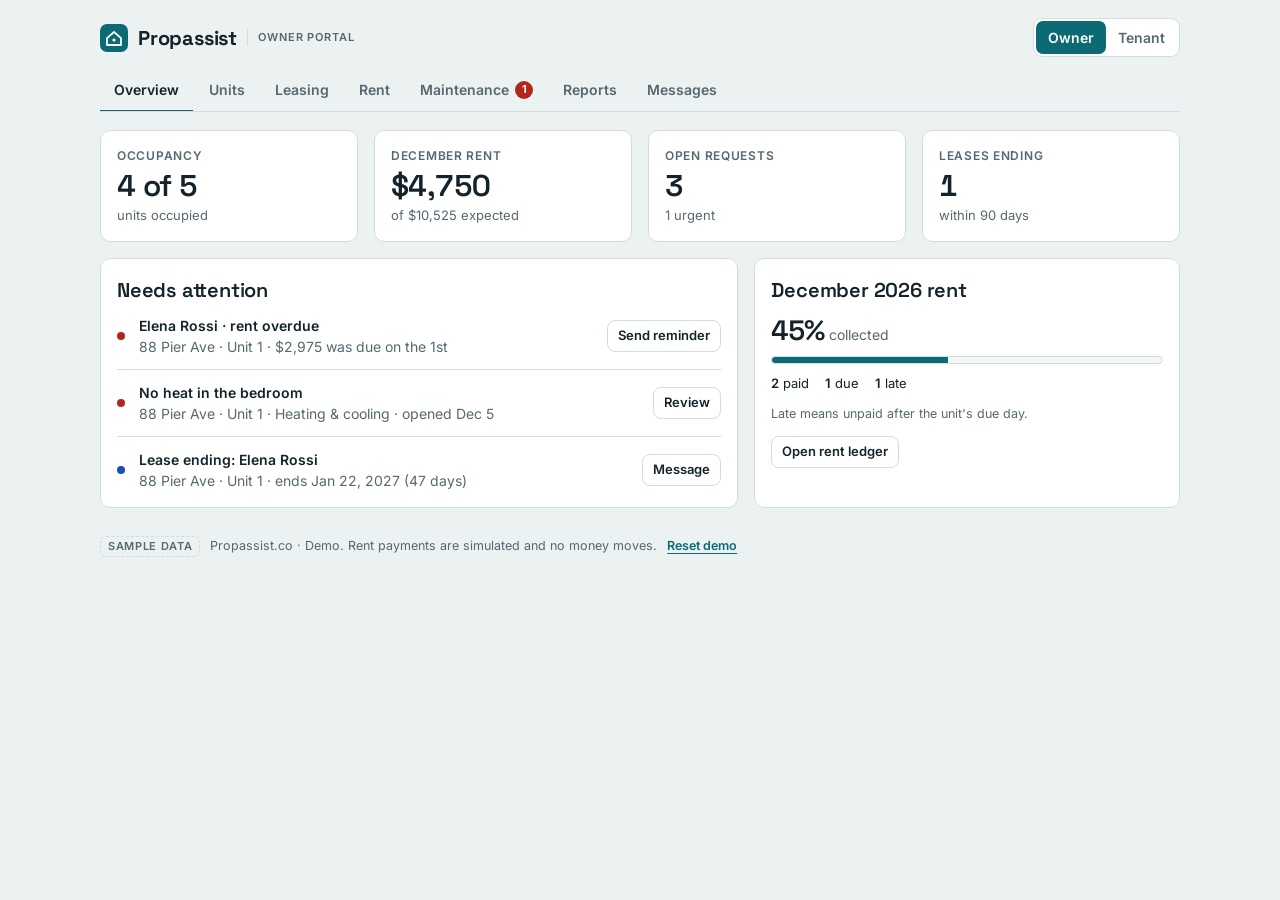
==== index.html @ d163ee9e "Rename index-2.html to index.html" ====
<!doctype html><html><head><meta charset=utf8><meta name=viewport content="width=device-width,initial-scale=1,viewport-fit=cover"><style>:root{color-scheme:light;box-sizing:border-box;padding-top:env(safe-area-inset-top,0px);padding-bottom:env(safe-area-inset-bottom,0px)}html{scroll-padding-top:env(safe-area-inset-top,0px)}body{margin:0;padding:0;font:14px -apple-system,BlinkMacSystemFont,sans-serif;background:#fff;color:#000}img{max-width:100%}[hidden]:not([hidden=until-found i]){display:none!important}</style></head><body>
<title>Propassist Demo</title>
<meta name="claude:viewport-fit-sides" content="cover">
<link rel="preconnect" href="https://fonts.googleapis.com">
<link rel="preconnect" href="https://fonts.gstatic.com" crossorigin>
<link rel="stylesheet" href="https://fonts.googleapis.com/css2?family=Inter:wght@400;500;600&family=Space+Grotesk:wght@500;600;700&family=IBM+Plex+Mono:wght@500&display=swap">
<style>
/* Layout: one app shell. Header with brand and role switch, a tab strip, then cards in one column that goes two-up on wide screens. Teal accent on cool slate; status colors are separate from the accent. */
:root{
  --bg:#ECF1F2; --surface:#FFFFFF; --surface-2:#F4F7F8; --ink:#14232A; --muted:#566870; --line:#D3DCDF;
  --accent:#0B6A73; --accent-ink:#FFFFFF; --accent-soft:#DDEFF1;
  --good:#17703F; --good-soft:#DDF1E5;
  --warn:#8F5200; --warn-soft:#FCEBCB;
  --bad:#B0281C; --bad-soft:#FBE0DC; --on-bad:#FFFFFF;
  --info:#1F4FA8; --info-soft:#DEE8FA;
  --font-display:'Space Grotesk','Inter',system-ui,-apple-system,'Segoe UI',sans-serif;
  --font-body:'Inter',system-ui,-apple-system,'Segoe UI',sans-serif;
  --font-mono:'IBM Plex Mono',ui-monospace,SFMono-Regular,Menlo,monospace;
}
@media (prefers-color-scheme: dark){
  :root:not([data-theme="light"]){
    --bg:#0D1418; --surface:#141E24; --surface-2:#192630; --ink:#E7EFF1; --muted:#93A6AE; --line:#263741;
    --accent:#52C6D1; --accent-ink:#03262B; --accent-soft:#12353A;
    --good:#5BD08A; --good-soft:#12301F;
    --warn:#F0B35A; --warn-soft:#3A2A0C;
    --bad:#FF8E80; --bad-soft:#3F1A16; --on-bad:#3F0E09;
    --info:#8DB3F5; --info-soft:#15284A;
    color-scheme:dark;
  }
}
:root[data-theme="dark"]{
  --bg:#0D1418; --surface:#141E24; --surface-2:#192630; --ink:#E7EFF1; --muted:#93A6AE; --line:#263741;
  --accent:#52C6D1; --accent-ink:#03262B; --accent-soft:#12353A;
  --good:#5BD08A; --good-soft:#12301F;
  --warn:#F0B35A; --warn-soft:#3A2A0C;
  --bad:#FF8E80; --bad-soft:#3F1A16; --on-bad:#3F0E09;
  --info:#8DB3F5; --info-soft:#15284A;
  color-scheme:dark;
}
*{box-sizing:border-box}
body{
  background:var(--bg); color:var(--ink); font-family:var(--font-body); font-size:14px; line-height:1.5;
  padding-block:0 48px;
  padding-left:max(16px,env(safe-area-inset-left,0px));
  padding-right:max(16px,env(safe-area-inset-right,0px));
}
h1,h2,h3,p{margin:0}
h2{font-family:var(--font-display); font-size:20px; font-weight:600; letter-spacing:-.01em; text-wrap:balance}
h3{font-family:var(--font-display); font-size:15px; font-weight:600}
button,input,select,textarea{font:inherit; color:inherit}
:focus-visible{outline:2px solid var(--accent); outline-offset:2px}
.wrap{max-width:1080px; margin:0 auto}
.muted{color:var(--muted)}
.sr{position:absolute; width:1px; height:1px; overflow:hidden; clip:rect(0 0 0 0); white-space:nowrap}
.num{font-variant-numeric:tabular-nums}
.mono{font-family:var(--font-mono); font-size:12.5px; letter-spacing:.02em}

header.top{display:flex; align-items:center; justify-content:space-between; gap:12px; flex-wrap:wrap; padding-block:18px 12px}
.brand{display:flex; align-items:center; gap:10px; font-family:var(--font-display); font-weight:700; font-size:20px; letter-spacing:-.01em}
.brand .role{font-family:var(--font-body); font-weight:600; font-size:11px; color:var(--muted); letter-spacing:.08em; text-transform:uppercase; padding-left:10px; border-left:1px solid var(--line)}
.seg{display:inline-flex; border:1px solid var(--line); border-radius:9px; background:var(--surface); padding:2px}
.seg button{border:0; background:transparent; color:var(--muted); font-weight:600; padding:6px 12px; border-radius:7px; cursor:pointer}
.seg button[aria-pressed="true"]{background:var(--accent); color:var(--accent-ink)}
nav.tabs{display:flex; gap:2px; overflow-x:auto; border-bottom:1px solid var(--line); margin-bottom:18px}
nav.tabs button{border:0; background:transparent; color:var(--muted); font-weight:600; padding:10px 14px; cursor:pointer; border-bottom:2px solid transparent; white-space:nowrap; display:flex; gap:6px; align-items:center; margin-bottom:-1px}
nav.tabs button:hover{color:var(--ink)}
nav.tabs button[aria-current="page"]{color:var(--ink); border-bottom-color:var(--accent)}
.badge{min-width:18px; height:18px; padding:0 5px; border-radius:9px; background:var(--bad); color:var(--on-bad); font-size:11px; font-weight:700; display:inline-grid; place-items:center}

.banner{background:var(--accent-soft); border:1px solid var(--line); border-radius:10px; padding:10px 14px; display:flex; gap:12px; align-items:center; flex-wrap:wrap; margin-bottom:16px}
.banner label{font-weight:600}
.banner select{max-width:100%}

.card{background:var(--surface); border:1px solid var(--line); border-radius:10px; padding:16px; min-width:0}
.card > h2,.card > h3{margin-bottom:10px}
.stack{display:flex; flex-direction:column; gap:16px}
.grid{display:grid; gap:16px}
.g-kpi{grid-template-columns:repeat(auto-fit,minmax(190px,1fr))}
.g-2{grid-template-columns:minmax(0,3fr) minmax(0,2fr)}
.g-3{grid-template-columns:repeat(auto-fit,minmax(280px,1fr))}
@media (max-width:760px){.g-2{grid-template-columns:minmax(0,1fr)}}
.kpi .label{font-size:12px; font-weight:600; color:var(--muted); letter-spacing:.06em; text-transform:uppercase}
.kpi .value{font-family:var(--font-display); font-size:30px; font-weight:600; letter-spacing:-.02em; line-height:1.15; margin-top:4px}
.kpi .sub{color:var(--muted); font-size:13px; margin-top:2px}
.sec-head{display:flex; align-items:center; justify-content:space-between; gap:12px; flex-wrap:wrap; margin-bottom:12px}

.pill{display:inline-flex; align-items:center; gap:5px; padding:2px 9px; border-radius:999px; font-size:12px; font-weight:600; white-space:nowrap}
.pill::before{content:""; width:6px; height:6px; border-radius:50%; background:currentColor}
.p-good{background:var(--good-soft); color:var(--good)}
.p-warn{background:var(--warn-soft); color:var(--warn)}
.p-bad{background:var(--bad-soft); color:var(--bad)}
.p-info{background:var(--info-soft); color:var(--info)}
.p-neutral{background:var(--surface-2); color:var(--muted); border:1px solid var(--line)}
.sample{display:inline-flex; font-size:11px; font-weight:600; letter-spacing:.06em; text-transform:uppercase; color:var(--muted); border:1px dashed var(--line); border-radius:6px; padding:1px 7px}

.btn{border:1px solid var(--line); background:var(--surface); border-radius:8px; padding:8px 14px; font-weight:600; cursor:pointer; white-space:nowrap}
.btn:hover{background:var(--surface-2)}
.btn.sm{padding:5px 10px; font-size:13px}
.btn.primary{background:var(--accent); border-color:var(--accent); color:var(--accent-ink)}
.btn.primary:hover{filter:brightness(1.08)}
.btn[disabled]{opacity:.5; cursor:not-allowed}
.link{border:0; background:none; padding:0; color:var(--accent); font-weight:600; cursor:pointer; text-decoration:underline; text-underline-offset:3px}

label.f{display:flex; flex-direction:column; gap:4px; font-size:12px; font-weight:600; color:var(--muted); min-width:0}
input[type=text],input[type=number],input[type=date],select,textarea{
  width:100%; background:var(--surface); border:1px solid var(--line); border-radius:8px; padding:8px 10px; color:var(--ink); font-weight:400; font-size:14px; min-width:0
}
textarea{resize:vertical; min-height:72px}
.form-grid{display:grid; grid-template-columns:repeat(auto-fit,minmax(190px,1fr)); gap:12px; align-items:end}
.form-grid .wide{grid-column:1/-1}

.tbl-wrap{overflow-x:auto}
table{width:100%; border-collapse:collapse; min-width:620px}
th{text-align:left; font-size:12px; font-weight:600; color:var(--muted); letter-spacing:.05em; text-transform:uppercase; padding:8px 10px; border-bottom:1px solid var(--line)}
td{padding:11px 10px; border-bottom:1px solid var(--line); vertical-align:middle}
tr:last-child td{border-bottom:0}
td.r,th.r{text-align:right}

ul.list{list-style:none; margin:0; padding:0}
ul.list > li{padding:12px 0; border-bottom:1px solid var(--line)}
ul.list > li:last-child{border-bottom:0; padding-bottom:0}
ul.list > li:first-child{padding-top:0}
.att{display:grid; grid-template-columns:10px minmax(0,1fr) auto; gap:12px; align-items:center}
.dot{width:8px; height:8px; border-radius:50%}
.d-bad{background:var(--bad)} .d-warn{background:var(--warn)} .d-info{background:var(--info)}
.att-t{font-weight:600; overflow-wrap:anywhere}
.row{display:flex; align-items:center; justify-content:space-between; gap:12px; flex-wrap:wrap}
.row > *{min-width:0}

.bar{height:8px; border-radius:4px; background:var(--surface-2); border:1px solid var(--line); overflow:hidden; margin:10px 0}
.bar > span{display:block; height:100%; background:var(--accent); transition:width .3s}
.counts{display:flex; gap:16px; flex-wrap:wrap; font-size:13px}
.counts b{font-weight:600}

.chips{display:flex; gap:6px; flex-wrap:wrap; margin-bottom:14px}
.chip{border:1px solid var(--line); background:var(--surface); border-radius:999px; padding:5px 12px; font-weight:600; cursor:pointer; color:var(--muted)}
.chip[aria-pressed="true"]{background:var(--ink); border-color:var(--ink); color:var(--bg)}

.req h3{overflow-wrap:anywhere}
.req .meta{color:var(--muted); font-size:13px; overflow-wrap:anywhere}
.req p.detail{margin:10px 0 12px; overflow-wrap:anywhere}
.pills{display:flex; gap:6px; flex-wrap:wrap}
.steps{display:grid; grid-template-columns:repeat(4,1fr); gap:4px; margin:12px 0 4px}
.step{font-size:11px; font-weight:600; color:var(--muted)}
.step i{display:block; height:4px; border-radius:2px; background:var(--line); margin-bottom:4px}
.step.on i{background:var(--accent)}
.step.on{color:var(--ink)}
.steps.done .step i{background:var(--good)}

.rent-amt{font-family:var(--font-display); font-size:38px; font-weight:600; letter-spacing:-.02em; line-height:1.1}
.note{font-size:12.5px; color:var(--muted)}

.thread{display:flex; flex-direction:column; gap:8px; max-height:420px; min-height:140px; overflow-y:auto; padding:2px 2px 8px}
.bub{max-width:82%; padding:8px 12px; border-radius:12px; background:var(--surface-2); border:1px solid var(--line); overflow-wrap:anywhere; white-space:pre-wrap}
.bub.me{align-self:flex-end; background:var(--accent-soft); border-color:transparent}
.bub.sys{align-self:center; max-width:94%; background:transparent; border:1px dashed var(--line); font-size:13px; color:var(--muted)}
.bub .when{display:block; font-size:11px; color:var(--muted); margin-top:2px}
.composer{display:flex; gap:8px; align-items:flex-end; margin-top:10px}
.composer textarea{min-height:44px}

.empty{border:1px dashed var(--line); border-radius:10px; padding:22px; text-align:center; color:var(--muted)}
.empty b{display:block; color:var(--ink); font-family:var(--font-display); font-size:16px; margin-bottom:4px}
.foot{margin-top:28px; font-size:12.5px; color:var(--muted); display:flex; gap:10px; flex-wrap:wrap; align-items:center}
#toast{position:fixed; left:50%; transform:translateX(-50%); bottom:calc(16px + env(safe-area-inset-bottom,0px)); max-width:min(92vw,440px); background:var(--ink); color:var(--bg); padding:10px 16px; border-radius:10px; font-weight:500; z-index:20; opacity:0; pointer-events:none; transition:opacity .2s}
#toast.show{opacity:1}
#toast.err{background:var(--bad); color:var(--on-bad)}
@media (prefers-reduced-motion:reduce){*{transition:none!important}}
</style>

<div class="wrap">
  <header class="top" id="hdr"></header>
  <div id="app"><div class="empty"><b>Loading Propassist</b>Fetching your properties, rent and requests.</div></div>
  <div class="foot" id="foot"></div>
</div>
<div id="toast" role="status" aria-live="polite"></div>

<script>
(function(){
'use strict';

/* ---------- constants ---------- */
const VENDORS=[
  {id:'v-blueline',name:'BlueLine Plumbing',trade:'plumbing'},
  {id:'v-spark',name:'Spark Electric',trade:'electrical'},
  {id:'v-warmair',name:'WarmAir Heating & Cooling',trade:'heating'},
  {id:'v-homeworks',name:'HomeWorks Appliance Repair',trade:'appliance'},
  {id:'v-fixright',name:'FixRight Handyman',trade:'general'}
];
const CAT_LABEL={plumbing:'Plumbing',electrical:'Electrical',heating:'Heating & cooling',appliance:'Appliance',general:'General repair'};
const STATUS={open:['Open','warn'],scheduled:['Scheduled','info'],in_progress:['In progress','info'],done:['Done','good']};
const STEPS=['open','scheduled','in_progress','done'];
const PRIO={urgent:['Urgent','bad'],normal:['Normal','neutral'],low:['Low','neutral']};
const RENT={paid:['Paid','good'],due:['Due','info'],late:['Late','bad'],vacant:['Vacant','neutral'],unpaid:['Unpaid','bad']};
const EXP_CATS=['Repairs and maintenance','Utilities','Insurance','Property tax','Management and fees','Other'];
const STAGES=[['inquiry','New inquiry'],['tour','Tour scheduled'],['applied','Application received'],['approved','Approved'],['lease_signed','Lease signed'],['moved_in','Moved in'],['declined','Declined']];
const SOURCES=['Listing site','Referral','Walk-in','Social media','Other'];
const MI_STEPS=[['lease','Lease e-signed'],['funds','Deposit and first month received'],['verify','ID and renters insurance verified'],['access','Access instructions sent']];
const MI_HOURS=24;
const RSTATUS={offered:['Offered','info'],accepted:['Accepted','good'],declined:['Declined','bad'],applied:['Applied to lease','neutral']};

/* ---------- helpers ---------- */
const $=s=>document.querySelector(s);
const esc=s=>String(s==null?'':s).replace(/[&<>"']/g,c=>({'&':'&amp;','<':'&lt;','>':'&gt;','"':'&quot;',"'":'&#39;'}[c]));
const money=n=>new Intl.NumberFormat('en-US',{style:'currency',currency:'USD',maximumFractionDigits:0}).format(Number(n)||0);
const pad=n=>String(n).padStart(2,'0');
const sum=a=>a.reduce((x,y)=>x+(Number(y)||0),0);
const now=new Date();
const MONTH=now.getFullYear()+'-'+pad(now.getMonth()+1);
const MLABEL=now.toLocaleDateString('en-US',{month:'long',year:'numeric'});
function pd(s){
  if(!s) return null;
  if(/^\d{4}-\d{2}-\d{2}$/.test(s)){const p=s.split('-').map(Number);return new Date(p[0],p[1]-1,p[2]);}
  const d=new Date(s); return isNaN(d)?null:d;
}
const fmtD=s=>{const d=pd(s); return d?d.toLocaleDateString('en-US',{month:'short',day:'numeric',year:d.getFullYear()===now.getFullYear()?undefined:'numeric'}):'—';};
const fmtDT=s=>{const d=pd(s); return d?d.toLocaleString('en-US',{month:'short',day:'numeric',hour:'numeric',minute:'2-digit'}):'';};
const monthLabel=m=>{const p=String(m).split('-').map(Number); return new Date(p[0],(p[1]||1)-1,1).toLocaleDateString('en-US',{month:'long',year:'numeric'});};
function ordinal(n){n=Number(n)||1; const s=['th','st','nd','rd'],v=n%100; return n+(s[(v-20)%10]||s[v]||s[0]);}
const pill=(label,kind)=>'<span class="pill p-'+kind+'">'+esc(label)+'</span>';
const opts=(list,sel)=>list.map(x=>'<option value="'+esc(x[0])+'"'+(x[0]===sel?' selected':'')+'>'+esc(x[1])+'</option>').join('');

/* ---------- state ---------- */
const S={
  db:null,user:null,manager:false,canWrite:true,uid:null,
  units:[],payments:[],requests:[],messages:[],applicants:[],renewals:[],expenses:[],repMonth:'',repPeriod:'month',repProp:'all',
  cols:['units','payments','requests','messages','renewals','expenses','applicants','settings'],settings:[],tips:{},chat:{prospect:[],tenant:[]},chatBusy:false,stageFilter:'all',
  loaded:{},slow:false,err:'',
  profile:null,profileLoaded:false,joinErr:'',
  mode:'owner',tab:'overview',unitId:null,filter:'all',threadUnit:null,ready:false
};

const unitOf=id=>S.units.find(u=>u.id===id)||null;
const ulH=u=>u?esc(u.property)+' · '+esc(u.name):'Unknown unit';
function rentStatus(u){
  if(!u||!u.tenantName) return 'vacant';
  const p=S.payments.find(x=>x.unitId===u.id&&x.month===MONTH);
  if(p&&p.status==='paid') return 'paid';
  return now.getDate()>(Number(u.dueDay)||1)?'late':'due';
}
const paymentOf=u=>S.payments.find(x=>x.unitId===u.id&&x.month===MONTH&&x.status==='paid')||null;
function myUnit(){
  const id=S.manager?S.unitId:(S.profile&&S.profile.unitId);
  return S.units.find(u=>u.id===id)||null;
}
const occupied=()=>S.units.filter(u=>u.tenantName);
function sortedUnits(){return S.units.slice().sort((a,b)=>(a.property+a.name).localeCompare(b.property+b.name));}

/* ---------- toast + writes ---------- */
let toastT=null;
function toast(msg,isErr){
  const t=$('#toast'); t.textContent=msg; t.className='show'+(isErr?' err':'');
  clearTimeout(toastT); toastT=setTimeout(()=>{t.className='';},3800);
}
function errMsg(e){
  const c=e&&e.code;
  if(c==='invalid_argument') return 'Your access level does not allow this change. Ask the owner for Contributor access.';
  if(c==='quota_exceeded') return 'Storage limit reached. Delete old records and try again.';
  return 'Could not save that. Try again in a moment.';
}
async function run(okMsg,fn){
  if(!S.db){toast('Storage is not available in this view.',true);return false;}
  try{await fn(); if(okMsg) toast(okMsg); return true;}catch(e){toast(errMsg(e),true);return false;}
}

/* ---------- rendering ---------- */
let raf=0;
function schedule(){ if(raf) return; raf=requestAnimationFrame(()=>{raf=0;render();}); }

function keepState(){
  const m={}; document.querySelectorAll('#app [data-keep][id]').forEach(el=>{m[el.id]=el.value;});
  const a=document.activeElement;
  return {m:m,focus:a&&a.id&&a.hasAttribute&&a.hasAttribute('data-keep')?a.id:null,s:a&&a.selectionStart,e:a&&a.selectionEnd};
}
function restoreState(k){
  Object.keys(k.m).forEach(id=>{const el=document.getElementById(id); if(el&&el.value!==k.m[id]) el.value=k.m[id];});
  if(k.focus){const el=document.getElementById(k.focus); if(el){el.focus(); try{el.setSelectionRange(k.s,k.e);}catch(e){}}}
}

function tabsFor(){
  if(S.mode==='owner'){
    const open=S.requests.filter(r=>r.status==='open').length;
    return [['overview','Overview'],['units','Units'],['leasing','Leasing'],['rent','Rent'],['maintenance','Maintenance',open],['reports','Reports'],['messages','Messages']];
  }
  return [['home','Home'],['requests','Maintenance'],['messages','Messages']];
}

function render(){
  const k=keepState();
  renderHeader();
  const app=$('#app');
  app.innerHTML=body();
  restoreState(k);
  const th=document.querySelector('.thread'); if(th) th.scrollTop=th.scrollHeight;
  renderFoot();
}

function renderHeader(){
  const portal=S.manager?(S.mode==='owner'?'Owner portal':'Tenant preview'):(S.profile&&myUnit()?'Tenant portal':'');
  let h='<div class="brand"><svg viewBox="0 0 28 28" width="28" height="28" aria-hidden="true"><rect width="28" height="28" rx="7" fill="var(--accent)"/><path d="M7 14.2 14 8l7 6.2V21H7z" fill="none" stroke="var(--accent-ink)" stroke-width="1.8" stroke-linejoin="round"/><circle cx="14" cy="16" r="1.6" fill="var(--accent-ink)"/></svg><span>Propassist</span>'+(portal?'<span class="role">'+esc(portal)+'</span>':'')+'</div>';
  if(S.manager){
    h+='<div class="seg" role="group" aria-label="Portal"><button type="button" data-act="mode" data-id="owner" aria-pressed="'+(S.mode==='owner')+'">Owner</button><button type="button" data-act="mode" data-id="tenant" aria-pressed="'+(S.mode==='tenant')+'">Tenant</button></div>';
  }
  $('#hdr').innerHTML=h;
}

function renderFoot(){
  const anySample=S.units.some(u=>u.sample);
  $('#foot').innerHTML=(anySample?'<span class="sample">Sample data</span>':'')+'<span>Propassist.co &middot; Demo. Rent payments are simulated and no money moves.</span><button class="link" type="button" data-act="reset">Reset demo</button>';
}

function body(){
  if(!S.ready) return '<div class="empty"><b>Loading Propassist</b>Fetching your properties, rent and requests.</div>';
  if(!S.db) return '<div class="empty"><b>Sign in to open Propassist</b>Rent, requests and messages are stored with your Claude account. Open this page while signed in.</div>';
  const allLoaded=S.cols.every(n=>S.loaded[n]);
  if(!allLoaded){
    return '<div class="empty"><b>'+(S.err?'Could not load your data':'Loading Propassist')+'</b>'+(S.err?'Reload the page to try again.':(S.slow?'This is taking longer than usual. The data may be out of date.':'Fetching your properties, rent and requests.'))+'</div>';
  }
  if(!S.manager){
    if(!S.uid) return '<div class="empty"><b>Sign in to link your unit</b>Your property owner will give you a unit code once you are signed in.</div>';
    if(!S.profileLoaded) return '<div class="empty"><b>Loading your unit</b>One moment.</div>';
    if(!myUnit()) return vJoin();
  } else if(S.mode==='tenant' && !myUnit()){
    return preview()+'<div class="empty"><b>No occupied units yet</b>Add a unit with a tenant in the Owner portal to preview what they see.</div>';
  }
  const tabs=tabsFor();
  if(!tabs.some(t=>t[0]===S.tab)) S.tab=tabs[0][0];
  let nav='<nav class="tabs" aria-label="Sections">'+tabs.map(t=>'<button type="button" data-act="tab" data-id="'+t[0]+'"'+(S.tab===t[0]?' aria-current="page"':'')+'>'+esc(t[1])+(t[2]?'<span class="badge" aria-label="'+t[2]+' open">'+t[2]+'</span>':'')+'</button>').join('')+'</nav>';
  let view='';
  if(S.mode==='owner'){
    view=({overview:vOverview,units:vUnits,leasing:vLeasing,rent:vRent,maintenance:vMaint,reports:vReports,messages:vOwnerMsgs})[S.tab]();
  } else {
    view=({home:tHome,requests:tRequests,messages:tMsgs})[S.tab]();
  }
  return (S.guide?demoGuide():'')+(S.manager&&S.mode==='tenant'?preview():'')+nav+view;
}

function preview(){
  const occ=occupied();
  const sel=occ.length?'<label for="pv-unit" class="sr">Previewing unit</label><select id="pv-unit" data-change="pvUnit">'+opts(occ.map(u=>[u.id,u.property+' · '+u.name+' ('+u.tenantName+')']),S.unitId)+'</select>':'';
  return '<div class="banner"><span><b>Tenant view.</b> Choose a tenant. Switch to Owner to respond to what they do.</span>'+sel+'</div>';
}

/* ---------- owner views ---------- */
function emptyPortfolio(){
  return '<div class="empty"><b>No properties yet</b>Add a unit to start tracking rent, maintenance requests and tenant messages.<div style="margin-top:12px"><button class="btn primary" type="button" data-act="tab" data-id="units">Add your first unit</button></div></div>';
}

function vOverview(){
  if(!S.units.length) return emptyPortfolio();
  const occ=occupied();
  const expected=sum(occ.map(u=>u.rent));
  const paidU=occ.filter(u=>rentStatus(u)==='paid'), lateU=occ.filter(u=>rentStatus(u)==='late'), dueU=occ.filter(u=>rentStatus(u)==='due');
  const collected=sum(paidU.map(u=>u.rent));
  const pct=expected?Math.round(collected/expected*100):0;
  const openReqs=S.requests.filter(r=>r.status!=='done');
  const urgent=openReqs.filter(r=>r.priority==='urgent');
  const ending=occ.map(u=>{const d=pd(u.leaseEnd); return {u:u,days:d?Math.ceil((d-now)/864e5):null};}).filter(x=>x.days!==null&&x.days<=90).sort((a,b)=>a.days-b.days);

  const items=[];
  lateU.forEach(u=>items.push('<li class="att"><span class="dot d-bad"></span><div><div class="att-t">'+esc(u.tenantName)+' · rent overdue</div><div class="muted">'+ulH(u)+' · '+money(u.rent)+' was due on the '+ordinal(u.dueDay)+'</div></div><button class="btn sm" type="button" data-act="remind" data-id="'+esc(u.id)+'">Send reminder</button></li>'));
  S.requests.filter(r=>r.status==='open').sort((a,b)=>(b.priority==='urgent')-(a.priority==='urgent')).slice(0,5).forEach(r=>{
    items.push('<li class="att"><span class="dot d-'+(r.priority==='urgent'?'bad':'warn')+'"></span><div><div class="att-t">'+esc(r.title)+'</div><div class="muted">'+ulH(unitOf(r.unitId))+' · '+esc(CAT_LABEL[r.category]||'General repair')+' · opened '+fmtD(r.createdAt)+'</div></div><button class="btn sm" type="button" data-act="tab" data-id="maintenance">Review</button></li>');
  });
  ending.forEach(x=>items.push('<li class="att"><span class="dot d-info"></span><div><div class="att-t">Lease ending: '+esc(x.u.tenantName)+'</div><div class="muted">'+ulH(x.u)+' · '+(x.days<0?'ended '+fmtD(x.u.leaseEnd):'ends '+fmtD(x.u.leaseEnd)+' ('+x.days+' days)')+'</div></div><button class="btn sm" type="button" data-act="openThread" data-id="'+esc(x.u.id)+'">Message</button></li>'));

  S.renewals.filter(r=>r.status==='accepted'||r.status==='declined').forEach(r=>{
    const u=unitOf(r.unitId); if(!u) return;
    items.push('<li class="att"><span class="dot d-'+(r.status==='accepted'?'info':'warn')+'"></span><div><div class="att-t">Renewal '+r.status+': '+esc(u.tenantName)+'</div><div class="muted">'+ulH(u)+' · offered '+money(r.offerRent)+' per month</div></div><button class="btn sm" type="button" data-act="tab" data-id="leasing">Review</button></li>');
  });

  return '<div class="stack">'+
   '<div class="grid g-kpi">'+
    kpi('Occupancy',occ.length+' of '+S.units.length,'units occupied')+
    kpi(MLABEL.split(' ')[0]+' rent',money(collected),'of '+money(expected)+' expected')+
    kpi('Open requests',String(openReqs.length),urgent.length+' urgent')+
    kpi('Leases ending',String(ending.length),'within 90 days')+
   '</div>'+
   '<div class="grid g-2">'+
    '<section class="card"><h2>Needs attention</h2>'+(items.length?'<ul class="list">'+items.join('')+'</ul>':'<div class="empty"><b>All clear</b>No overdue rent, new requests or expiring leases.</div>')+'</section>'+
    '<section class="card"><h2>'+esc(MLABEL)+' rent</h2><div class="num"><span class="rent-amt" style="font-size:28px">'+pct+'%</span> <span class="muted">collected</span></div><div class="bar" role="img" aria-label="'+pct+' percent of rent collected"><span style="width:'+pct+'%"></span></div><div class="counts"><span><b>'+paidU.length+'</b> paid</span><span><b>'+dueU.length+'</b> due</span><span><b>'+lateU.length+'</b> late</span></div><p class="note" style="margin-top:12px">Late means unpaid after the unit\'s due day.</p><div style="margin-top:12px"><button class="btn sm" type="button" data-act="tab" data-id="rent">Open rent ledger</button></div></section>'+
   '</div></div>';
}

/* ---------- reports ---------- */
function monthKey(s){const d=pd(s); return d?d.getFullYear()+'-'+pad(d.getMonth()+1):'';}
function monthOptions(){
  const out=[];
  for(let i=0;i<12;i++){const d=new Date(now.getFullYear(),now.getMonth()-i,1); const k=d.getFullYear()+'-'+pad(d.getMonth()+1); out.push([k,monthLabel(k)]);}
  return out;
}
const feePct=()=>{const x=S.settings.find(y=>y.id==='main'); return Math.max(0,Math.min(100,Number(x&&x.feePct)||0));};
function periodMonths(m,per){
  const y=Number(m.slice(0,4)), mo=Number(m.slice(5,7));
  const a=per==='quarter'?Math.floor((mo-1)/3)*3+1:(per==='year'?1:mo);
  const out=[]; for(let i=a;i<=mo;i++) out.push(y+'-'+pad(i)); return out;
}
function periodLabel(m,per){
  const y=m.slice(0,4), mo=Number(m.slice(5,7));
  if(per==='quarter') return 'Q'+(Math.floor((mo-1)/3)+1)+' '+y+(mo%3?' (to '+monthLabel(m).split(' ')[0]+')':'');
  if(per==='year') return y+' year to date'+(mo<12?' (to '+monthLabel(m).split(' ')[0]+')':'');
  return monthLabel(m);
}
function reportData(){
  const m=S.repMonth||MONTH, prop=S.repProp||'all', per=S.repPeriod||'month';
  const ms=periodMonths(m,per);
  const units=sortedUnits().filter(u=>prop==='all'||u.property===prop);
  const ids=new Set(units.map(u=>u.id));
  const occ=units.filter(u=>u.tenantName);
  const vacant=units.filter(u=>!u.tenantName);
  const rows=occ.map(u=>{
    const ps=S.payments.filter(x=>x.unitId===u.id&&ms.includes(x.month)&&x.status==='paid');
    const p=ps.length?ps[ps.length-1]:null;
    const got=sum(ps.map(x=>x.amount));
    let st;
    if(ms.length>1){st=got>=u.rent*ms.length?'paid':(got>0?'unpaid':(m<MONTH?'unpaid':'due'));}
    else if(p) st='paid'; else if(m===MONTH) st=rentStatus(u); else st=(m<MONTH)?'unpaid':'due';
    return {u:u,p:p,st:st,got:got,exp:u.rent*ms.length};
  });
  const expected=sum(occ.map(u=>u.rent))*ms.length;
  const collected=sum(S.payments.filter(x=>ms.includes(x.month)&&x.status==='paid'&&ids.has(x.unitId)).map(x=>x.amount));
  const pct=expected?Math.round(collected/expected*100):0;
  const reqs=S.requests.filter(r=>ids.has(r.unitId));
  const opened=reqs.filter(r=>ms.includes(monthKey(r.createdAt)));
  const done=reqs.filter(r=>r.status==='done'&&ms.includes(monthKey(r.updatedAt||r.createdAt)));
  const stillOpen=reqs.filter(r=>r.status!=='done');
  const exps=S.expenses.filter(e=>ms.includes(monthKey(e.date))&&(prop==='all'||e.property===prop)).sort((a,b)=>String(a.date).localeCompare(String(b.date)));
  const expTotal=sum(exps.map(e=>e.amount));
  const byCat=EXP_CATS.map(c=>[c,sum(exps.filter(e=>e.category===c).map(e=>e.amount))]).filter(x=>x[1]>0);
  const ending=occ.map(u=>{const d=pd(u.leaseEnd); return {u:u,days:d?Math.ceil((d-now)/864e5):null};}).filter(x=>x.days!==null&&x.days<=90).sort((a,b)=>a.days-b.days);
  const apps=S.applicants.filter(a=>ids.has(a.unitId)&&ms.includes(monthKey(a.createdAt)));
  const props=Array.from(new Set(S.units.map(u=>u.property))).sort();
  return {m:m,per:per,ms:ms,label:periodLabel(m,per),prop:prop,units:units,occ:occ,vacant:vacant,rows:rows,expected:expected,collected:collected,pct:pct,opened:opened,done:done,stillOpen:stillOpen,exps:exps,expTotal:expTotal,byCat:byCat,noi:collected-expTotal,feePct:feePct(),fee:Math.round(collected*feePct())/100,ownerNet:collected-expTotal-Math.round(collected*feePct())/100,ending:ending,apps:apps,props:props,askVacant:sum(vacant.map(u=>u.rent))};
}
function packageHtml(d){
  const e=esc, today=new Date().toLocaleDateString('en-US',{month:'long',day:'numeric',year:'numeric'});
  const scope=d.prop==='all'?'All properties':d.prop;
  const st={paid:['Paid','#17703F','#DDF1E5'],due:['Due','#1F4FA8','#DEE8FA'],late:['Late','#B0281C','#FBE0DC'],unpaid:['Unpaid','#B0281C','#FBE0DC'],vacant:['Vacant','#566870','#EEF2F3']};
  const chip=k=>{const x=st[k]||st.due;return '<span class="chip" style="color:'+x[1]+';background:'+x[2]+'">'+x[0]+'</span>';};
  const multi=d.ms.length>1;
  const maxCat=Math.max.apply(null,d.byCat.map(x=>x[1]).concat([1]));
  const rent=d.rows.map(r=>'<tr><td><b>'+e(r.u.property)+'</b><small>'+e(r.u.name)+'</small></td><td>'+e(r.u.tenantName)+'</td><td class="n">'+money(r.u.rent)+'</td>'+(multi?'<td class="n">'+money(r.got)+'</td>':'')+'<td>'+chip(r.st)+'</td>'+(multi?'':'<td>'+(r.p&&r.p.paidAt?fmtD(r.p.paidAt):'&mdash;')+'</td>')+'</tr>').join('');
  const vac=d.vacant.map(u=>'<tr><td><b>'+e(u.property)+'</b><small>'+e(u.name)+'</small></td><td colspan="'+(multi?4:4)+'">Vacant, asking '+money(u.rent)+' per month'+(u.listed?' (listed)':'')+'</td></tr>').join('');
  const maint=d.stillOpen.map(r=>'<li><b>'+e(r.title)+'</b><small>'+ulH(unitOf(r.unitId))+' &middot; '+e((STATUS[r.status]||STATUS.open)[0])+(r.priority==='urgent'?' &middot; urgent':'')+'</small></li>').join('');
  const lease=d.ending.map(x=>'<li><b>'+e(x.u.tenantName)+'</b><small>'+ulH(x.u)+' &middot; ends '+fmtD(x.u.leaseEnd)+(x.days>=0?' ('+x.days+' days)':'')+'</small></li>').join('');
  const exp=d.exps.map(x=>'<tr><td>'+fmtD(x.date)+'</td><td>'+e(x.property||'General')+'</td><td>'+e(x.category)+(x.note?'<small>'+e(x.note)+'</small>':'')+'</td><td class="n">'+money(x.amount)+'</td></tr>').join('');
  const cats=d.byCat.map(c=>'<div class="cat"><span>'+e(c[0])+'</span><i style="width:'+Math.round(c[1]/maxCat*100)+'%"></i><b>'+money(c[1])+'</b></div>').join('');
  const css='*{box-sizing:border-box}body{margin:0;background:#E9EEF0;color:#14232A;font:14px/1.5 Inter,system-ui,-apple-system,Segoe UI,sans-serif}.page{width:8.5in;max-width:100%;min-height:11in;margin:18px auto;background:#fff;padding:.7in .75in;box-shadow:0 2px 14px rgba(20,35,42,.12);position:relative}.cover{display:flex;flex-direction:column;justify-content:space-between;background:#0B3F46;color:#fff}.cover h1{font:700 44px/1.08 "Space Grotesk",Inter,sans-serif;letter-spacing:-.02em;margin:0 0 14px}.cover .k{letter-spacing:.14em;text-transform:uppercase;font-size:12px;font-weight:600;opacity:.75}.cover .sub{font-size:18px;opacity:.9}.cover .bar{width:64px;height:5px;background:#52C6D1;border-radius:3px;margin:26px 0}.cover .kp{display:grid;grid-template-columns:1fr 1fr;gap:18px;margin-top:30px}.cover .kp div{border-top:1px solid rgba(255,255,255,.25);padding-top:10px}.cover .kp b{display:block;font:600 30px "Space Grotesk",Inter,sans-serif}.cover .kp span{font-size:12px;opacity:.75;letter-spacing:.06em;text-transform:uppercase}.cover .fine{font-size:12px;opacity:.7}h2{font:600 22px "Space Grotesk",Inter,sans-serif;letter-spacing:-.01em;margin:0 0 4px;color:#0B3F46}.lead{color:#566870;margin:0 0 16px}section{margin-bottom:26px}table{width:100%;border-collapse:collapse}th{text-align:left;font-size:11px;letter-spacing:.07em;text-transform:uppercase;color:#566870;border-bottom:2px solid #0B3F46;padding:6px 8px}td{padding:9px 8px;border-bottom:1px solid #D3DCDF;vertical-align:top}td.n,th.n{text-align:right;font-variant-numeric:tabular-nums}small{display:block;color:#566870;font-size:12px}.chip{display:inline-block;padding:1px 9px;border-radius:99px;font-size:12px;font-weight:600}.tiles{display:grid;grid-template-columns:repeat(4,1fr);gap:10px;margin-bottom:22px}.tile{border:1px solid #D3DCDF;border-top:3px solid #0B6A73;border-radius:6px;padding:10px 12px}.tile span{font-size:11px;letter-spacing:.07em;text-transform:uppercase;color:#566870;font-weight:600}.tile b{display:block;font:600 24px "Space Grotesk",Inter,sans-serif}.tile small{font-size:12px}ul{list-style:none;margin:0;padding:0}li{padding:8px 0;border-bottom:1px solid #D3DCDF}li b{display:block}.cat{display:grid;grid-template-columns:170px 1fr 90px;gap:10px;align-items:center;margin:6px 0}.cat i{height:10px;background:#0B6A73;border-radius:5px;display:block}.cat b{text-align:right}.tot td{font-weight:700;border-top:2px solid #0B3F46;border-bottom:0}.noi{background:#EAF4F5;border-radius:8px;padding:14px 16px;display:flex;justify-content:space-between;align-items:center;margin-top:14px}.noi b{font:600 26px "Space Grotesk",Inter,sans-serif;color:#0B3F46}.foot{position:absolute;left:.75in;right:.75in;bottom:.35in;font-size:11px;color:#566870;display:flex;justify-content:space-between}.two{display:grid;grid-template-columns:1fr 1fr;gap:26px}.empty{color:#566870;font-style:italic}@media(max-width:640px){.page{padding:28px 20px}.tiles{grid-template-columns:1fr 1fr}.two{grid-template-columns:1fr}.cat{grid-template-columns:110px 1fr 70px}.cover h1{font-size:32px}}@media print{body{background:#fff}.page{margin:0;box-shadow:none;width:auto;page-break-after:always;min-height:10in}.cover{-webkit-print-color-adjust:exact;print-color-adjust:exact}.chip,.tile,i,.noi{-webkit-print-color-adjust:exact;print-color-adjust:exact}@page{size:letter;margin:.3in}}';
  const foot=n=>'<div class="foot"><span>Propassist &middot; '+e(scope)+' &middot; '+e(d.label)+'</span><span>Page '+n+'</span></div>';
  const tiles='<div class="tiles"><div class="tile"><span>Rent collected</span><b>'+money(d.collected)+'</b><small>of '+money(d.expected)+' ('+d.pct+'%)</small></div><div class="tile"><span>Occupancy</span><b>'+d.occ.length+' of '+d.units.length+'</b><small>'+(d.vacant.length?d.vacant.length+' vacant':'fully occupied')+'</small></div><div class="tile"><span>Expenses</span><b>'+money(d.expTotal)+'</b><small>'+d.exps.length+' recorded</small></div><div class="tile"><span>Net operating income</span><b>'+money(d.noi)+'</b><small>collected minus expenses</small></div></div>';
  return '<!doctype html><html lang="en"><head><meta charset="utf-8"><meta name="viewport" content="width=device-width,initial-scale=1"><title>Property report, '+e(d.label)+'</title><link rel="stylesheet" href="https://fonts.googleapis.com/css2?family=Inter:wght@400;500;600&family=Space+Grotesk:wght@500;600;700&display=swap"><style>'+css+'</style></head><body>'+
  '<div class="page cover"><div><div class="k">Landlord report package</div><div class="bar"></div><h1>'+e(d.label)+'</h1><div class="sub">'+e(scope)+'</div><div class="kp"><div><b>'+money(d.collected)+'</b><span>Rent collected</span></div><div><b>'+d.pct+'%</b><span>Collection rate</span></div><div><b>'+d.occ.length+' of '+d.units.length+'</b><span>Units occupied</span></div><div><b>'+money(d.noi)+'</b><span>Net operating income</span></div></div></div><div class="fine">Prepared '+e(today)+' from Propassist records. This is a management summary generated on that date, not a bank statement or an audited record.</div></div>'+
  '<div class="page"><section><h2>Performance summary</h2><p class="lead">'+e(d.label)+' &middot; '+e(scope)+'</p>'+tiles+(d.byCat.length?'<h2 style="font-size:17px">Where the money went</h2>'+cats:'')+'<div class="noi"><span>Net operating income<small>Rent collected less recorded expenses. Excludes mortgage, depreciation and income tax.</small></span><b>'+money(d.noi)+'</b></div>'+(d.feePct>0?'<div class="noi" style="background:#F4F7F8"><span>Management fee ('+d.feePct+'% of rent collected)<small>Owner net after fee</small></span><b style="font-size:20px">'+money(d.fee)+' &middot; '+money(d.ownerNet)+'</b></div>':'')+'</section><section><h2>Rent roll</h2><p class="lead">'+(multi?'Rent billed is current rent times months in the period.':'Status as recorded in Propassist.')+'</p>'+(rent||vac?'<table><thead><tr><th>Unit</th><th>Tenant</th><th class="n">'+(multi?'Rent / mo':'Rent')+'</th>'+(multi?'<th class="n">Collected</th>':'')+'<th>Status</th>'+(multi?'':'<th>Paid</th>')+'</tr></thead><tbody>'+rent+vac+'<tr class="tot"><td colspan="2">Total</td><td class="n">'+money(sum(d.occ.map(u=>u.rent)))+'</td>'+(multi?'<td class="n">'+money(d.collected)+'</td>':'')+'<td></td>'+(multi?'':'<td></td>')+'</tr></tbody></table>':'<p class="empty">No units for this selection.</p>')+'</section>'+foot(2)+'</div>'+
  '<div class="page"><div class="two"><section><h2>Maintenance</h2><p class="lead">'+d.opened.length+' opened, '+d.done.length+' completed, '+d.stillOpen.length+' open now.</p>'+(maint?'<ul>'+maint+'</ul>':'<p class="empty">Nothing open.</p>')+'</section><section><h2>Leases ending soon</h2><p class="lead">Within 90 days. '+d.apps.length+' new inquiries in the period.</p>'+(lease?'<ul>'+lease+'</ul>':'<p class="empty">No leases end in the next 90 days.</p>')+'</section></div><section><h2>Expense ledger</h2><p class="lead">Every recorded expense in the period.</p>'+(exp?'<table><thead><tr><th>Date</th><th>Property</th><th>Category</th><th class="n">Amount</th></tr></thead><tbody>'+exp+'<tr class="tot"><td colspan="3">Total</td><td class="n">'+money(d.expTotal)+'</td></tr></tbody></table>':'<p class="empty">No expenses recorded for this period.</p>')+'</section>'+foot(3)+'</div></body></html>';
}
function reportText(d){
  const L=[];
  L.push('Property report: '+d.label+(d.prop==='all'?' (all properties)':' ('+d.prop+')'));
  L.push('Prepared '+new Date().toLocaleDateString('en-US',{month:'long',day:'numeric',year:'numeric'})+' from Propassist records.');
  L.push('');
  L.push('Occupancy: '+d.occ.length+' of '+d.units.length+' units occupied'+(d.vacant.length?' ('+d.vacant.length+' vacant, asking '+money(d.askVacant)+' per month)':''));
  L.push('Rent expected: '+money(d.expected)+'. Collected: '+money(d.collected)+' ('+d.pct+'%).');
  L.push('Expenses: '+money(d.expTotal)+'. Net operating income: '+money(d.noi)+'.');
  if(d.feePct>0) L.push('Management fee ('+d.feePct+'% of rent collected): '+money(d.fee)+'. Owner net after fee: '+money(d.ownerNet)+'.');
  L.push('');
  L.push('Rent roll');
  d.rows.forEach(r=>L.push('- '+r.u.property+' '+r.u.name+', '+r.u.tenantName+': '+money(r.u.rent)+', '+RENT[r.st][0]+(r.p&&r.p.paidAt?' ('+fmtD(r.p.paidAt)+')':'')));
  L.push('');
  L.push('Maintenance: '+d.opened.length+' opened this month, '+d.done.length+' completed, '+d.stillOpen.length+' open now.');
  d.stillOpen.forEach(r=>L.push('- '+ulH(unitOf(r.unitId))+': '+r.title+' ('+(STATUS[r.status]||STATUS.open)[0]+')'));
  L.push('');
  L.push('Expenses'+(d.exps.length?'':': none recorded'));
  d.exps.forEach(e=>L.push('- '+fmtD(e.date)+', '+e.category+(e.property?', '+e.property:'')+': '+money(e.amount)+(e.note?' ('+e.note+')':'')));
  L.push('');
  L.push('Leases ending within 90 days: '+(d.ending.length?d.ending.map(x=>x.u.tenantName+', '+ulH(x.u)+', '+fmtD(x.u.leaseEnd)).join('; '):'none'));
  return L.join('\n');
}
function reportCsv(d){
  const q=v=>'"'+String(v==null?'':v).replace(/"/g,'""')+'"';
  const out=[['Period','Property','Unit','Tenant','Monthly rent','Due day','Status','Paid date','Amount paid'].map(q).join(',')];
  d.rows.forEach(r=>out.push([d.label,r.u.property,r.u.name,r.u.tenantName,r.u.rent,r.u.dueDay,RENT[r.st][0],r.p&&r.p.paidAt?fmtD(r.p.paidAt):'',r.p?r.p.amount:0].map(q).join(',')));
  out.push('');
  out.push(['Expense date','Property','Category','Note','Amount'].map(q).join(','));
  d.exps.forEach(e=>out.push([e.date,e.property||'',e.category,e.note||'',e.amount].map(q).join(',')));
  return out.join('\n');
}
function vReports(){
  if(!S.units.length) return emptyPortfolio();
  const d=reportData();
  const perSel='<label class="f" for="rp-per">Report period<select id="rp-per" data-change="repPeriod">'+opts([['month','Single month'],['quarter','Quarter to date'],['year','Year to date']],d.per)+'</select></label>';
  const monthSel='<label class="f" for="rp-month">Through month<select id="rp-month" data-change="repMonth">'+opts(monthOptions(),d.m)+'</select></label>';
  const propSel='<label class="f" for="rp-prop">Property<select id="rp-prop" data-change="repProp">'+opts([['all','All properties']].concat(d.props.map(x=>[x,x])),d.prop)+'</select></label>';
  const rentRows=d.rows.map(r=>'<tr><td><b>'+esc(r.u.property)+'</b><div class="muted">'+esc(r.u.name)+'</div></td><td>'+esc(r.u.tenantName)+'</td><td class="num">'+money(r.u.rent)+'</td><td>'+pill(RENT[r.st][0],RENT[r.st][1])+'</td><td>'+(r.p&&r.p.paidAt?fmtD(r.p.paidAt):'<span class="muted">—</span>')+'</td></tr>').join('');
  const reqRows=d.stillOpen.sort((a,b)=>(b.priority==='urgent')-(a.priority==='urgent')).map(r=>'<li class="row"><span><b>'+esc(r.title)+'</b><span class="muted"> · '+ulH(unitOf(r.unitId))+'</span></span>'+pill((STATUS[r.status]||STATUS.open)[0],(STATUS[r.status]||STATUS.open)[1])+'</li>').join('');
  const expRows=d.exps.map(e=>'<tr><td>'+fmtD(e.date)+'</td><td>'+esc(e.property||'—')+'</td><td>'+esc(e.category)+(e.note?'<div class="muted">'+esc(e.note)+'</div>':'')+'</td><td class="num r">'+money(e.amount)+'</td><td class="r"><button class="btn sm" type="button" data-act="delExpense" data-id="'+esc(e.id)+'" aria-label="Delete expense">Delete</button></td></tr>').join('');
  const endRows=d.ending.map(x=>'<li class="row"><span><b>'+esc(x.u.tenantName)+'</b><span class="muted"> · '+ulH(x.u)+'</span></span><span>'+(x.days<0?'ended '+fmtD(x.u.leaseEnd):fmtD(x.u.leaseEnd)+' ('+x.days+' days)')+'</span></li>').join('');
  const today=new Date().toISOString().slice(0,10);
  const propOpts=d.props.map(x=>[x,x]);
  return '<div class="stack">'+
   '<section class="card"><div class="sec-head"><h2>Property reports</h2><div class="pills"><button class="btn sm primary" type="button" data-act="dlPackage">Download report package</button><button class="btn sm" type="button" data-act="copyReport">Copy report</button><button class="btn sm" type="button" data-act="copyCsv">Copy as CSV</button></div></div>'+
   '<div class="form-grid">'+perSel+monthSel+propSel+'</div>'+
   '<form data-form="saveFee" style="margin-top:14px"><div class="form-grid"><label class="f" for="fee-pct">Management fee (% of rent collected)<input type="number" id="fee-pct" name="feePct" data-keep min="0" max="100" step="0.5" value="'+esc(feePct()||'')+'" placeholder="0"></label><div><button class="btn sm" type="submit">Save fee</button></div></div><p class="note" style="margin-top:6px">Shown on the report as a separate line with owner net. Do not also log the same fee as an expense.</p></form>'+
   '<p class="note" style="margin-top:10px">Tenants and lease dates are as they are today. Rent expected for a past month uses the units occupied now, so it can differ if a tenant moved during that month.</p></section>'+
   '<div class="grid g-kpi">'+
    kpi('Rent collected',money(d.collected),'of '+money(d.expected)+' expected ('+d.pct+'%)')+
    kpi('Occupancy',d.occ.length+' of '+d.units.length,d.vacant.length?d.vacant.length+' vacant · '+money(d.askVacant)+' asking':'fully occupied')+
    kpi('Expenses',money(d.expTotal),d.exps.length+' recorded')+
    kpi('Net operating income',money(d.noi),'rent collected minus expenses')+(d.feePct>0?kpi('Owner net after fee',money(d.ownerNet),d.feePct+'% fee: '+money(d.fee)):'')+
   '</div>'+
   '<section class="card"><h2>Rent roll, '+esc(d.label)+'</h2>'+(d.rows.length?'<div class="tbl-wrap"><table><thead><tr><th>Property</th><th>Tenant</th><th class="r">Rent</th><th>Status</th><th>Paid</th></tr></thead><tbody>'+rentRows+'</tbody></table></div>':'<div class="empty"><b>No occupied units</b>Nothing to report for this selection.</div>')+'</section>'+
   '<div class="grid g-2"><section class="card"><h2>Maintenance</h2><div class="counts" style="margin-bottom:10px"><span><b>'+d.opened.length+'</b> opened in '+esc(monthLabel(d.m).split(' ')[0])+'</span><span><b>'+d.done.length+'</b> completed</span><span><b>'+d.stillOpen.length+'</b> open now</span></div>'+(reqRows?'<ul class="list">'+reqRows+'</ul>':'<div class="empty"><b>Nothing open</b>All requests are done.</div>')+'</section>'+
   '<section class="card"><h2>Leases ending within 90 days</h2>'+(endRows?'<ul class="list">'+endRows+'</ul>':'<div class="empty"><b>None</b>No leases end in the next 90 days.</div>')+'<p class="note" style="margin-top:12px">New inquiries in '+esc(monthLabel(d.m).split(' ')[0])+': '+d.apps.length+'.</p></section></div>'+
   '<section class="card"><h2>Expenses, '+esc(d.label)+'</h2>'+(d.exps.length?'<div class="tbl-wrap"><table><thead><tr><th>Date</th><th>Property</th><th>Category</th><th class="r">Amount</th><th class="r"></th></tr></thead><tbody>'+expRows+'</tbody></table></div>':'<div class="empty"><b>No expenses recorded</b>Add repairs, utilities, insurance or fees below to see net operating income.</div>')+
   '<form data-form="addExpense" style="margin-top:16px"><div class="form-grid">'+
   '<label class="f" for="ex-date">Date<input type="date" id="ex-date" name="date" data-keep value="'+(d.m===MONTH?today:d.m+'-01')+'" required></label>'+
   '<label class="f" for="ex-prop">Property<select id="ex-prop" name="property" data-keep>'+opts([['','All / general']].concat(propOpts),d.prop==='all'?'':d.prop)+'</select></label>'+
   '<label class="f" for="ex-cat">Category<select id="ex-cat" name="category" data-keep>'+opts(EXP_CATS.map(x=>[x,x]),EXP_CATS[0])+'</select></label>'+
   '<label class="f" for="ex-amt">Amount (USD)<input type="number" id="ex-amt" name="amount" data-keep min="0.01" step="0.01" placeholder="180" required></label>'+
   '<label class="f wide" for="ex-note">Note<input type="text" id="ex-note" name="note" data-keep placeholder="Plumber visit, Unit A"></label>'+
   '<div class="wide"><button class="btn primary" type="submit">Add expense</button></div></div></form></section>'+
   '<section class="card"><div class="sec-head"><h2>Report package preview</h2><button class="btn sm primary" type="button" data-act="dlPackage">Download</button></div><p class="note" style="margin-bottom:10px">Cover page, summary, rent roll, maintenance, leases and expense ledger. Open the downloaded file in a browser and print it to PDF to send it on.</p><iframe title="Report package preview" sandbox="" srcdoc="'+esc(packageHtml(d))+'" style="width:100%;height:640px;border:1px solid var(--line);border-radius:8px;background:#fff"></iframe></section>'+
   '</div>';
}

function kpi(l,v,s){return '<div class="card kpi"><div class="label">'+esc(l)+'</div><div class="value num">'+esc(v)+'</div><div class="sub">'+esc(s)+'</div></div>';}

function vUnits(){
  const rows=sortedUnits().map(u=>{
    const st=rentStatus(u);
    return '<tr><td><b>'+esc(u.property)+'</b><div class="muted">'+esc(u.name)+'</div></td><td>'+(u.tenantName?esc(u.tenantName):'<span class="muted">Vacant'+(u.listed?' · listed':'')+'</span>')+'</td><td class="num">'+money(u.rent)+'</td><td>'+ordinal(u.dueDay)+'</td><td>'+(u.leaseEnd?fmtD(u.leaseEnd):'—')+'</td><td>'+pill(RENT[st][0],RENT[st][1])+'</td><td>'+(u.code?'<span class="mono">'+esc(u.code)+'</span>':'<span class="muted">—</span>')+'</td></tr>';
  }).join('');
  return '<div class="stack"><section class="card"><div class="sec-head"><h2>Units</h2><span class="note">Share a unit code with a tenant so they can link their account.</span></div>'+
   (S.units.length?'<div class="tbl-wrap"><table><thead><tr><th>Property</th><th>Tenant</th><th class="r">Rent</th><th>Due</th><th>Lease ends</th><th>'+esc(MLABEL.split(' ')[0])+'</th><th>Unit code</th></tr></thead><tbody>'+rows+'</tbody></table></div>':'<div class="empty"><b>No units yet</b>Add your first unit below.</div>')+
   '</section>'+
   '<section class="card"><h2>Add a unit</h2><form data-form="addUnit"><div class="form-grid">'+
   '<label class="f" for="au-prop">Property address<input type="text" id="au-prop" name="property" data-keep placeholder="412 Alder St" required></label>'+
   '<label class="f" for="au-name">Unit<input type="text" id="au-name" name="name" data-keep placeholder="Unit C" required></label>'+
   '<label class="f" for="au-rent">Monthly rent (USD)<input type="number" id="au-rent" name="rent" data-keep min="1" step="1" placeholder="2400" required></label>'+
   '<label class="f" for="au-due">Rent due day<input type="number" id="au-due" name="dueDay" data-keep min="1" max="28" value="1" required></label>'+
   '<label class="f" for="au-tenant">Tenant name (leave empty if vacant)<input type="text" id="au-tenant" name="tenant" data-keep placeholder="Full name"></label>'+
   '<label class="f" for="au-end">Lease ends<input type="date" id="au-end" name="leaseEnd" data-keep></label>'+
   '<div class="wide"><button class="btn primary" type="submit">Add unit</button></div></div></form></section></div>';
}

function vRent(){
  const occ=occupied().sort((a,b)=>{const o={late:0,due:1,paid:2}; return o[rentStatus(a)]-o[rentStatus(b)];});
  const rows=occ.map(u=>{
    const st=rentStatus(u), p=paymentOf(u);
    let act='';
    if(st!=='paid') act='<button class="btn sm" type="button" data-act="remind" data-id="'+esc(u.id)+'">Send reminder</button> <button class="btn sm primary" type="button" data-act="markPaid" data-id="'+esc(u.id)+'">Record payment</button>';
    else act='<span class="muted">'+(p&&p.paidAt?'Paid '+fmtD(p.paidAt):'')+'</span>';
    return '<tr><td><b>'+esc(u.tenantName)+'</b><div class="muted">'+ulH(u)+'</div></td><td class="num">'+money(u.rent)+'</td><td>'+ordinal(u.dueDay)+'</td><td>'+pill(RENT[st][0],RENT[st][1])+'</td><td class="r">'+act+'</td></tr>';
  }).join('');
  const hist=S.payments.slice().sort((a,b)=>String(b.paidAt).localeCompare(String(a.paidAt))).slice(0,12).map(p=>'<li class="row"><span><b>'+ulH(unitOf(p.unitId))+'</b><span class="muted"> · '+esc(monthLabel(p.month))+'</span></span><span class="num">'+money(p.amount)+' <span class="muted">· '+esc(p.method||'')+'</span></span></li>').join('');
  return '<div class="stack"><section class="card"><div class="sec-head"><h2>'+esc(MLABEL)+' ledger</h2></div>'+
   (occ.length?'<div class="tbl-wrap"><table><thead><tr><th>Tenant</th><th>Rent</th><th>Due</th><th>Status</th><th class="r">Action</th></tr></thead><tbody>'+rows+'</tbody></table></div>':'<div class="empty"><b>No occupied units</b>Rent appears here once a unit has a tenant.</div>')+
   '</section><section class="card"><h2>Payment history</h2>'+(hist?'<ul class="list">'+hist+'</ul>':'<div class="empty"><b>No payments yet</b>Recorded and tenant payments will be listed here.</div>')+'</section></div>';
}

function vMaint(){
  const f=S.filter;
  const counts={all:S.requests.length};
  Object.keys(STATUS).forEach(k=>{counts[k]=S.requests.filter(r=>r.status===k).length;});
  const chips='<div class="chips" role="group" aria-label="Filter requests">'+[['all','All']].concat(Object.keys(STATUS).map(k=>[k,STATUS[k][0]])).map(c=>'<button type="button" class="chip" data-act="filter" data-id="'+c[0]+'" aria-pressed="'+(f===c[0])+'">'+esc(c[1])+' '+counts[c[0]]+'</button>').join('')+'</div>';
  const list=S.requests.filter(r=>f==='all'||r.status===f).sort((a,b)=>{
    const sa=a.status==='done'?1:0, sb=b.status==='done'?1:0; if(sa!==sb) return sa-sb;
    const pa=a.priority==='urgent'?0:1, pb=b.priority==='urgent'?0:1; if(pa!==pb) return pa-pb;
    return String(b.createdAt).localeCompare(String(a.createdAt));
  });
  const cards=list.map(r=>{
    const u=unitOf(r.unitId);
    const match=VENDORS.filter(v=>v.trade===r.category), other=VENDORS.filter(v=>v.trade!==r.category);
    const vopts='<option value="">Unassigned</option>'+(match.length?'<optgroup label="Suggested">'+opts(match.map(v=>[v.id,v.name]),r.vendorId||'')+'</optgroup>':'')+'<optgroup label="Other vendors">'+opts(other.map(v=>[v.id,v.name]),r.vendorId||'')+'</optgroup>';
    const pr=PRIO[r.priority]||PRIO.normal, st=STATUS[r.status]||STATUS.open;
    return '<article class="card req"><div class="row"><div><h3>'+esc(r.title)+'</h3><div class="meta">'+ulH(u)+(u&&u.tenantName?' · '+esc(u.tenantName):'')+' · '+esc(CAT_LABEL[r.category]||'General repair')+' · opened '+fmtD(r.createdAt)+'</div></div><div class="pills">'+pill(pr[0],pr[1])+pill(st[0],st[1])+'</div></div>'+
     (r.detail?'<p class="detail">'+esc(r.detail)+'</p>':'<div style="height:10px"></div>')+
     '<div class="form-grid">'+
     '<label class="f" for="st-'+esc(r.id)+'">Status<select id="st-'+esc(r.id)+'" data-change="reqStatus" data-id="'+esc(r.id)+'">'+opts(Object.keys(STATUS).map(k=>[k,STATUS[k][0]]),r.status)+'</select></label>'+
     '<label class="f" for="vd-'+esc(r.id)+'">Vendor<select id="vd-'+esc(r.id)+'" data-change="reqVendor" data-id="'+esc(r.id)+'">'+vopts+'</select></label>'+
     '<label class="f" for="dt-'+esc(r.id)+'">Scheduled for<input type="date" id="dt-'+esc(r.id)+'" data-change="reqDate" data-id="'+esc(r.id)+'" value="'+esc(r.scheduledFor||'')+'"></label>'+
     '</div></article>';
  }).join('');
  return '<div class="stack"><div class="sec-head" style="margin:0"><h2>Maintenance requests</h2><span class="note">Vendors are sample marketplace listings.</span></div>'+chips+
   (cards?'<div class="stack">'+cards+'</div>':'<div class="empty"><b>No requests here</b>'+(S.requests.length?'Nothing matches this filter.':'Requests tenants submit will show up here.')+'</div>')+'</div>';
}

function vOwnerMsgs(){
  const occ=sortedUnits().filter(u=>u.tenantName);
  if(!occ.length) return '<div class="empty"><b>No tenants to message</b>Add a unit with a tenant first.</div>';
  if(!S.threadUnit||!occ.some(u=>u.id===S.threadUnit)){
    const last=S.messages.filter(m=>occ.some(u=>u.id===m.unitId)).sort((a,b)=>pd(b.at)-pd(a.at))[0];
    S.threadUnit=last?last.unitId:occ[0].id;
  }
  const chips='<div class="chips" role="group" aria-label="Conversations">'+occ.map(u=>'<button type="button" class="chip" data-act="thread" data-id="'+esc(u.id)+'" aria-pressed="'+(S.threadUnit===u.id)+'">'+esc(u.tenantName)+' · '+esc(u.name)+'</button>').join('')+'</div>';
  const u=unitOf(S.threadUnit);
  return '<section class="card"><div class="sec-head"><h2>Messages</h2><span class="note">'+ulH(u)+'</span></div>'+chips+thread(S.threadUnit,'owner')+'</section>';
}

function chatContext(kind){
  if(kind==='tenant'){
    const u=myUnit(); if(!u) return '';
    const open=S.requests.filter(r=>r.unitId===u.id&&r.status!=='done').map(r=>r.title+' ('+(STATUS[r.status]||STATUS.open)[0]+')');
    return 'Tenant: '+(u.tenantName||'')+'. Home: '+u.property+', '+u.name+'. Monthly rent: $'+u.rent+'. Rent due on day '+u.dueDay+' of each month. This month rent status: '+RENT[rentStatus(u)][0]+'. Lease ends: '+(u.leaseEnd||'unknown')+'. Open maintenance requests: '+(open.length?open.join('; '):'none')+'.';
  }
  const v=sortedUnits().filter(u=>!u.tenantName&&u.listed);
  return 'Available units: '+(v.length?v.map(u=>u.property+', '+u.name+': $'+u.rent+' per month, '+(u.beds||'?')+' bed, '+(u.baths||'?')+' bath, '+(u.sqft||'?')+' sq ft. '+(u.listingNote||'')).join(' | '):'none listed right now')+'. Move-in: approved applicants are targeted to move in within 24 hours of approval, after the lease is signed, deposit and first month are received, and ID and renters insurance are verified.';
}
function vChat(kind){
  const msgs=S.chat[kind]||[];
  const title=kind==='tenant'?'Ask your assistant':'Leasing assistant preview';
  const sub=kind==='tenant'?'Quick answers about your rent, lease and requests. For anything else, message your owner.':'This is what a prospective tenant could ask. It answers only from your listed units.';
  const bub=msgs.map(m=>'<div class="bub'+(m.role==='user'?' me':'')+'">'+esc(m.content)+'<span class="when">'+(m.role==='user'?'You':'Assistant')+'</span></div>').join('');
  return '<section class="card"><div class="sec-head"><h2>'+title+'</h2><span class="note">'+sub+'</span></div><div class="thread" tabindex="0" aria-label="Assistant conversation">'+(bub||'<div class="empty" style="margin:auto"><b>Ask anything</b>'+(kind==='tenant'?'When is my rent due? What is the status of my repair?':'What is available? How fast can I move in?')+'</div>')+(S.chatBusy?'<div class="bub"><span class="muted">Thinking...</span></div>':'')+'</div>'+
   '<form class="composer" data-form="chat" data-kind="'+kind+'"><label class="sr" for="chat-in-'+kind+'">Question</label><textarea id="chat-in-'+kind+'" data-keep rows="2" placeholder="Type a question. Press Enter to send."></textarea><button class="btn primary" type="submit"'+(S.chatBusy?' disabled':'')+'>Ask</button></form>'+
   '<p class="note" style="margin-top:8px">AI assistant. It can be wrong and cannot approve applications or change anything. Confirm important details with the owner.</p></section>';
}
function dur(ms){const m=Math.max(0,Math.round(ms/60000)); return Math.floor(m/60)+'h '+pad(m%60)+'m';}
function miPanel(a,u){
  if(!a.moveInStart){
    if(a.stage==='approved'||a.stage==='lease_signed') return '<div class="note" style="margin-top:8px">24-hour move-in clock not started. <button class="btn sm" type="button" data-act="miStart" data-id="'+esc(a.id)+'">Start clock</button></div>';
    return '';
  }
  const st=pd(a.moveInStart), spent=(a.moveInDone?pd(a.moveInDone):now)-st, limit=MI_HOURS*36e5;
  const steps=a.steps||{}, done=MI_STEPS.filter(x=>steps[x[0]]).length, all=done===MI_STEPS.length;
  if(a.stage==='moved_in'||a.moveInDone) return '<div class="note" style="margin-top:8px">Move-in took '+dur(spent)+' from approval (target '+MI_HOURS+'h).'+(spent<=limit?'':' Over target.')+'</div>';
  const left=limit-spent, over=left<0;
  const pct=Math.round(done/MI_STEPS.length*100);
  const list=MI_STEPS.map(x=>'<label style="display:flex;gap:8px;align-items:center;padding:3px 0"><input type="checkbox" data-change="miStep" data-id="'+esc(a.id)+'|'+x[0]+'"'+(steps[x[0]]?' checked':'')+'> <span>'+esc(x[1])+(steps[x[0]]?' <span class="muted">· '+esc(fmtDT(steps[x[0]]))+'</span>':'')+'</span></label>').join('');
  return '<div class="card" style="margin-top:10px;background:var(--surface-2)"><div class="row"><b>24-hour move-in</b>'+pill(over?'Over by '+dur(-left):dur(left)+' left',over?'bad':(left<4*36e5?'warn':'good'))+'</div><div class="bar" role="img" aria-label="'+pct+' percent of move-in steps done"><span style="width:'+pct+'%"></span></div><div class="note" style="margin-bottom:6px">Clock started '+esc(fmtDT(a.moveInStart))+' when the applicant was approved.</div>'+list+
    (all&&u&&!u.tenantName?'<div style="margin-top:10px"><button class="btn sm primary" type="button" data-act="moveIn" data-id="'+esc(a.id)+'">Confirm move-in</button></div>':'')+'</div>';
}
function vLeasing(){
  const vacant=sortedUnits().filter(u=>!u.tenantName);
  const num=(id,pre,field,label,val,step)=>'<label class="f" for="'+pre+'-'+id+'">'+label+'<input type="number" id="'+pre+'-'+id+'" min="0" step="'+step+'" data-change="unitField" data-field="'+field+'" data-id="'+id+'" value="'+esc(val==null?'':val)+'"></label>';
  const listCards=vacant.map(u=>{
    const id=esc(u.id);
    return '<article class="card req"><div class="row"><div><h3>'+ulH(u)+'</h3><div class="meta">Vacant · asking '+money(u.rent)+' per month</div></div>'+pill(u.listed?'Listed':'Not listed',u.listed?'good':'neutral')+'</div>'+
      '<div class="form-grid" style="margin-top:12px">'+
      '<label class="f" for="ls-'+id+'">Status<select id="ls-'+id+'" data-change="unitField" data-field="listed" data-id="'+id+'">'+opts([['yes','Listed'],['no','Not listed']],u.listed?'yes':'no')+'</select></label>'+
      num(id,'rt','rent','Asking rent (USD)',u.rent,'1')+num(id,'bd','beds','Bedrooms',u.beds,'1')+num(id,'ba','baths','Bathrooms',u.baths,'0.5')+num(id,'sq','sqft','Square feet',u.sqft,'1')+
      '<label class="f wide" for="ln-'+id+'">Listing description<textarea id="ln-'+id+'" data-change="unitField" data-field="listingNote" data-id="'+id+'">'+esc(u.listingNote||'')+'</textarea></label></div>'+
      '<div style="margin-top:12px"><button class="btn sm" type="button" data-act="copyListing" data-id="'+id+'">Copy listing text</button> <button class="btn sm" type="button" data-act="copySocial" data-id="'+id+'">Copy social post</button> <button class="btn sm" type="button" data-act="suggestRent" data-id="'+id+'">Check asking rent</button></div>'+(S.tips[u.id]?'<p class="note" style="margin-top:10px;white-space:pre-wrap">'+esc(S.tips[u.id])+'</p>':'')+'</article>';
  }).join('');

  const f=S.stageFilter;
  const counts={all:S.applicants.length};
  STAGES.forEach(s=>{counts[s[0]]=S.applicants.filter(a=>a.stage===s[0]).length;});
  const chips='<div class="chips" role="group" aria-label="Filter applicants">'+[['all','All']].concat(STAGES).map(c=>'<button type="button" class="chip" data-act="stageFilter" data-id="'+c[0]+'" aria-pressed="'+(f===c[0])+'">'+esc(c[1])+' '+counts[c[0]]+'</button>').join('')+'</div>';
  const apps=S.applicants.filter(a=>f==='all'||a.stage===f).sort((a,b)=>String(b.createdAt).localeCompare(String(a.createdAt))).map(a=>{
    const u=unitOf(a.unitId), id=esc(a.id);
    return '<li><div class="row"><div style="overflow-wrap:anywhere"><b>'+esc(a.name)+'</b><div class="muted">'+(u?ulH(u):'Unit removed')+' · '+esc(a.source||'Other')+' · '+esc(fmtD(a.createdAt))+(a.contact?' · '+esc(a.contact):'')+'</div>'+(a.note?'<div class="note">'+esc(a.note)+'</div>':'')+'</div>'+
      '<div class="row">'+(a.stage==='lease_signed'&&!a.moveInStart&&u&&!u.tenantName?'<button class="btn sm primary" type="button" data-act="moveIn" data-id="'+id+'">Move in</button>':'')+
      '<label class="sr" for="sg-'+id+'">Stage for '+esc(a.name)+'</label><select id="sg-'+id+'" data-change="applicantStage" data-id="'+id+'">'+opts(STAGES,a.stage)+'</select></div></div>'+miPanel(a,u)+'</li>';
  }).join('');
  const addForm=vacant.length?'<form data-form="addApplicant" style="margin-top:16px"><div class="form-grid">'+
    '<label class="f" for="ap-name">Name<input type="text" id="ap-name" name="name" data-keep maxlength="80" required></label>'+
    '<label class="f" for="ap-contact">Email or phone<input type="text" id="ap-contact" name="contact" data-keep maxlength="80"></label>'+
    '<label class="f" for="ap-unit">Unit<select id="ap-unit" name="unitId" data-keep>'+opts(vacant.map(u=>[u.id,u.property+' · '+u.name]),vacant[0].id)+'</select></label>'+
    '<label class="f" for="ap-src">Source<select id="ap-src" name="source" data-keep>'+opts(SOURCES.map(s=>[s,s]),'Listing site')+'</select></label>'+
    '<label class="f wide" for="ap-note">Note<input type="text" id="ap-note" name="note" data-keep maxlength="200" placeholder="Preferred move-in date, questions asked"></label>'+
    '<div class="wide"><button class="btn primary" type="submit">Add applicant</button></div></div></form>':'<p class="muted" style="margin-top:12px">Add a vacant unit in Units to start collecting applicants.</p>';

  const ending=occupied().map(u=>{const d=pd(u.leaseEnd); return {u:u,days:d?Math.ceil((d-now)/864e5):null};}).filter(x=>x.days!==null&&x.days<=120).sort((a,b)=>a.days-b.days);
  const rens=ending.map(x=>{
    const u=x.u, id=esc(u.id), r=S.renewals.find(y=>y.unitId===u.id);
    const rs=r?(RSTATUS[r.status]||RSTATUS.offered):null;
    let ctl='';
    if(!r||r.status==='declined'){
      ctl='<form data-form="offerRenewal" data-unit="'+id+'" style="margin-top:10px"><div class="form-grid">'+
        '<label class="f" for="rn-'+id+'">Offered rent (USD)<input type="number" id="rn-'+id+'" name="offerRent" data-keep min="1" step="1" value="'+esc(u.rent)+'" required></label>'+
        '<label class="f" for="rm-'+id+'">Term<select id="rm-'+id+'" name="termMonths" data-keep>'+opts([['12','12 months'],['6','6 months'],['24','24 months']],'12')+'</select></label>'+
        '<div><button class="btn primary" type="submit">'+(r?'Send a new offer':'Send renewal offer')+'</button></div></div></form>';
    } else if(r.status==='offered'){
      ctl='<p class="note" style="margin-top:8px">Offer of '+money(r.offerRent)+' per month for '+esc(r.termMonths)+' months sent '+esc(fmtD(r.offeredAt))+'. Waiting for the tenant.</p>';
    } else if(r.status==='accepted'){
      ctl='<div style="margin-top:10px" class="row"><span class="note">Accepted at '+money(r.offerRent)+' per month for '+esc(r.termMonths)+' months.</span><button class="btn primary sm" type="button" data-act="applyRenewal" data-id="'+id+'">Apply to lease</button></div>';
    }
    return '<li><div class="row"><div><b>'+esc(u.tenantName)+'</b><div class="muted">'+ulH(u)+' · lease '+(x.days<0?'ended ':'ends ')+esc(fmtD(u.leaseEnd))+' ('+(x.days<0?Math.abs(x.days)+' days ago':x.days+' days')+') · now '+money(u.rent)+'</div></div>'+(rs?pill(rs[0],rs[1]):'')+'</div>'+ctl+'</li>';
  }).join('');

  return '<div class="stack">'+
    '<div class="sec-head" style="margin:0"><h2>Listings</h2><span class="note">Vacant units. Copy the listing text to post it anywhere.</span></div>'+
    (listCards?'<div class="stack">'+listCards+'</div>':'<div class="empty"><b>No vacant units</b>Every unit has a tenant right now.</div>')+
    '<section class="card"><h2>Applicants</h2><p class="note" style="margin-bottom:12px">Applicant details are visible to owners and editors only. Apply the same screening criteria to every applicant.</p>'+chips+(apps?'<ul class="list">'+apps+'</ul>':'<div class="empty"><b>No applicants here</b>'+(S.applicants.length?'Nothing matches this filter.':'Add an inquiry to start the pipeline.')+'</div>')+addForm+'</section>'+
    '<section class="card"><h2>Lease renewals</h2><p class="note" style="margin-bottom:12px">Leases ending within 120 days.</p>'+(rens?'<ul class="list">'+rens+'</ul>':'<div class="empty"><b>No leases ending soon</b>Renewal offers will appear here as lease end dates approach.</div>')+'</section>'+vChat('prospect')+'</div>';
}

/* ---------- shared thread ---------- */
function thread(unitId,me){
  const msgs=S.messages.filter(m=>m.unitId===unitId).sort((a,b)=>pd(a.at)-pd(b.at));
  const bubbles=msgs.map(m=>{
    if(m.from==='system') return '<div class="bub sys"><b>Auto notice</b> · '+esc(m.text)+'<span class="when">'+esc(fmtDT(m.at))+'</span></div>';
    return '<div class="bub'+(m.from===me?' me':'')+'">'+esc(m.text)+'<span class="when">'+(m.from==='owner'?'Owner':'Tenant')+' · '+esc(fmtDT(m.at))+'</span></div>';
  }).join('');
  return '<div class="thread" tabindex="0" aria-label="Conversation">'+(bubbles||'<div class="empty" style="margin:auto"><b>No messages yet</b>Say hello below.</div>')+'</div>'+
   '<form class="composer" data-form="send" data-unit="'+esc(unitId)+'" data-as="'+me+'"><label class="sr" for="msg-in">Message</label><textarea id="msg-in" data-keep rows="2" placeholder="Write a message. Press Enter to send." '+(S.canWrite?'':'disabled')+'></textarea><button class="btn primary" type="submit"'+(S.canWrite?'':' disabled')+'>Send</button></form>'+
   (S.canWrite?'':'<p class="note" style="margin-top:8px">You have view-only access. Ask the owner for Contributor access to send messages.</p>');
}

/* ---------- tenant views ---------- */
function vJoin(){
  return '<div class="grid" style="max-width:520px;margin:24px auto 0"><section class="card"><h2>Link your unit</h2><p class="muted" style="margin:6px 0 14px">Enter the unit code your property owner gave you. You only need to do this once.</p><form data-form="join"><label class="f" for="join-code">Unit code<input type="text" id="join-code" name="code" data-keep class="mono" placeholder="ABC-A-1234" autocomplete="off" required></label>'+(S.joinErr?'<p style="color:var(--bad);margin-top:8px" role="alert">'+esc(S.joinErr)+'</p>':'')+'<div style="margin-top:12px"><button class="btn primary" type="submit">Link my unit</button></div></form></section></div>';
}

function tHome(){
  const u=myUnit(), st=rentStatus(u), p=paymentOf(u);
  const due=new Date(now.getFullYear(),now.getMonth(),Number(u.dueDay)||1);
  const mine=S.requests.filter(r=>r.unitId===u.id).sort((a,b)=>String(b.createdAt).localeCompare(String(a.createdAt)));
  const open=mine.filter(r=>r.status!=='done');
  const notices=S.messages.filter(m=>m.unitId===u.id&&(m.from==='system'||m.from==='owner')).sort((a,b)=>pd(b.at)-pd(a.at)).slice(0,3);
  const hist=S.payments.filter(x=>x.unitId===u.id).sort((a,b)=>String(b.paidAt).localeCompare(String(a.paidAt))).slice(0,4);
  const ren=S.renewals.find(r=>r.unitId===u.id&&r.status!=='applied');
  const dis=S.canWrite?'':' disabled';
  let renCard='';
  if(ren){
    const rs=RSTATUS[ren.status]||RSTATUS.offered;
    renCard='<section class="card"><div class="row" style="margin-bottom:6px"><h2>Lease renewal</h2>'+pill(rs[0],rs[1])+'</div><p>Your owner offered <b>'+money(ren.offerRent)+'</b> per month for <b>'+esc(ren.termMonths)+' months</b>, starting when your current lease ends on '+(u.leaseEnd?fmtD(u.leaseEnd):'—')+'.</p>'+
      (ren.status==='offered'?'<div style="margin-top:12px" class="row"><span class="pills"><button class="btn primary" type="button" data-act="acceptRenewal"'+dis+'>Accept offer</button><button class="btn" type="button" data-act="declineRenewal"'+dis+'>Decline</button></span></div>':'<p class="note" style="margin-top:8px">'+(ren.status==='accepted'?'Thanks. Your owner will confirm the new lease.':'You declined this offer. Message your owner if you want to talk it over.')+'</p>')+'</section>';
  }
  const rentCard='<section class="card"><div class="row" style="margin-bottom:6px"><h2>'+esc(MLABEL)+' rent</h2>'+pill(RENT[st][0],RENT[st][1])+'</div><div class="rent-amt num">'+money(u.rent)+'</div>'+
    (st==='paid'?'<p class="muted" style="margin-top:6px">Paid '+(p&&p.paidAt?fmtD(p.paidAt):'')+(p&&p.method?' · '+esc(p.method):'')+'</p>':'<p class="muted" style="margin:6px 0 14px">'+(st==='late'?'Was due '+fmtD(due.toISOString().slice(0,10)):'Due '+fmtD(due.toISOString().slice(0,10)))+'</p><button class="btn primary" type="button" data-act="pay"'+(S.canWrite?'':' disabled')+'>Pay '+money(u.rent)+'</button><p class="note" style="margin-top:10px">Simulated payment. No card is charged.</p>')+'</section>';
  const reqCard='<section class="card"><div class="row" style="margin-bottom:8px"><h2>Maintenance</h2><button class="btn sm" type="button" data-act="tab" data-id="requests">New request</button></div>'+
    (open.length?'<ul class="list">'+open.slice(0,3).map(r=>'<li class="row"><span style="overflow-wrap:anywhere"><b>'+esc(r.title)+'</b><div class="muted">Opened '+fmtD(r.createdAt)+'</div></span>'+pill(STATUS[r.status][0],STATUS[r.status][1])+'</li>').join('')+'</ul>':'<p class="muted">No open requests. Anything that needs fixing, tell us here.</p>')+'</section>';
  const leaseCard='<section class="card"><h2>Your lease</h2><ul class="list"><li class="row"><span class="muted">Home</span><span>'+ulH(u)+'</span></li><li class="row"><span class="muted">Monthly rent</span><span class="num">'+money(u.rent)+'</span></li><li class="row"><span class="muted">Rent due</span><span>'+ordinal(u.dueDay)+' of each month</span></li><li class="row"><span class="muted">Lease ends</span><span>'+(u.leaseEnd?fmtD(u.leaseEnd):'—')+'</span></li></ul></section>';
  const noticeCard='<section class="card"><div class="row" style="margin-bottom:8px"><h2>Latest from your owner</h2><button class="btn sm" type="button" data-act="tab" data-id="messages">Open messages</button></div>'+
    (notices.length?'<ul class="list">'+notices.map(m=>'<li><div style="overflow-wrap:anywhere">'+esc(m.text)+'</div><div class="note">'+(m.from==='system'?'Auto notice':'Owner')+' · '+esc(fmtDT(m.at))+'</div></li>').join('')+'</ul>':'<p class="muted">No messages yet.</p>')+'</section>';
  const histCard='<section class="card"><h2>Payment history</h2>'+(hist.length?'<ul class="list">'+hist.map(x=>'<li class="row"><span>'+esc(monthLabel(x.month))+'</span><span class="num">'+money(x.amount)+' <span class="muted">· '+esc(x.method||'')+'</span></span></li>').join('')+'</ul>':'<p class="muted">Payments you make will be listed here.</p>')+'</section>';
  return '<div class="stack"><div><h2>'+esc(u.tenantName?'Hi, '+u.tenantName.split(' ')[0]:'Welcome')+'</h2><p class="muted">'+ulH(u)+'</p></div>'+renCard+'<div class="grid g-3">'+rentCard+reqCard+leaseCard+'</div><div class="grid g-3" style="grid-template-columns:repeat(auto-fit,minmax(300px,1fr))">'+noticeCard+histCard+'</div>'+vChat('tenant')+'</div>';
}

function tRequests(){
  const u=myUnit();
  const mine=S.requests.filter(r=>r.unitId===u.id).sort((a,b)=>String(b.createdAt).localeCompare(String(a.createdAt)));
  const form='<section class="card"><h2>New request</h2><form data-form="newReq"><div class="form-grid">'+
   '<label class="f wide" for="nr-title">What needs attention?<input type="text" id="nr-title" name="title" data-keep maxlength="120" placeholder="Kitchen faucet is dripping" required></label>'+
   '<label class="f" for="nr-cat">Type<select id="nr-cat" name="category" data-keep>'+opts(Object.keys(CAT_LABEL).map(k=>[k,CAT_LABEL[k]]),'general')+'</select></label>'+
   '<label class="f" for="nr-pri">Priority<select id="nr-pri" name="priority" data-keep><option value="normal">Normal</option><option value="low">Low, no rush</option><option value="urgent">Urgent: no heat, leak, no power</option></select></label>'+
   '<label class="f wide" for="nr-detail">Details<textarea id="nr-detail" name="detail" data-keep maxlength="1000" placeholder="Where it is, when it started, anything we should know"></textarea></label>'+
   '<div class="wide"><button class="btn primary" type="submit"'+(S.canWrite?'':' disabled')+'>Submit request</button></div></div></form></section>';
  const cards=mine.map(r=>{
    const idx=STEPS.indexOf(r.status), v=VENDORS.find(x=>x.id===r.vendorId), pr=PRIO[r.priority]||PRIO.normal;
    return '<article class="card req"><div class="row"><div><h3>'+esc(r.title)+'</h3><div class="meta">'+esc(CAT_LABEL[r.category]||'General repair')+' · opened '+fmtD(r.createdAt)+'</div></div>'+(r.priority==='urgent'?pill(pr[0],pr[1]):'')+'</div>'+
     (r.detail?'<p class="detail">'+esc(r.detail)+'</p>':'')+
     '<div class="steps'+(r.status==='done'?' done':'')+'" role="img" aria-label="Status: '+esc(STATUS[r.status]?STATUS[r.status][0]:'Open')+'">'+STEPS.map((s,i)=>'<div class="step'+(i<=idx?' on':'')+'"><i></i>'+esc(STATUS[s][0])+'</div>').join('')+'</div>'+
     ((v||r.scheduledFor)?'<p class="note" style="margin-top:8px">'+(v?'Assigned to <b>'+esc(v.name)+'</b>':'')+(v&&r.scheduledFor?' · ':'')+(r.scheduledFor?'Visit on <b>'+esc(fmtD(r.scheduledFor))+'</b>':'')+'</p>':'')+'</article>';
  }).join('');
  return '<div class="stack">'+form+'<h2>Your requests</h2>'+(cards?'<div class="stack">'+cards+'</div>':'<div class="empty"><b>No requests yet</b>Submit one above and track it here.</div>')+'</div>';
}

function tMsgs(){
  const u=myUnit();
  return '<section class="card"><div class="sec-head"><h2>Messages</h2><span class="note">Conversation with your owner</span></div>'+thread(u.id,'tenant')+'</section>';
}

/* ---------- actions ---------- */
const nowISO=()=>new Date().toISOString();
function defaultTab(){return S.mode==='owner'?'overview':'home';}
function ensurePreviewUnit(){
  if(S.manager&&!S.unitId){const o=occupied()[0]; if(o) S.unitId=o.id;}
}

async function act(name,id){
  if(name==='tab'){S.tab=id; render(); return;}
  if(name==='mode'){S.mode=id; S.tab=defaultTab(); ensurePreviewUnit(); render(); return;}
  if(name==='filter'){S.filter=id; render(); return;}
  if(name==='hideGuide'){S.guide=false; render(); return;}
  if(name==='reset'){S.db.reset(); S.threadUnit=null; S.filter='all'; S.stageFilter='all'; toast('Demo reset'); return;}
  if(name==='stageFilter'){S.stageFilter=id; render(); return;}
  if(name==='copyReport'||name==='copyCsv'){
    const d=reportData(), txt=name==='copyReport'?reportText(d):reportCsv(d);
    try{await navigator.clipboard.writeText(txt); toast(name==='copyReport'?'Report copied':'CSV copied');}
    catch(e){toast('Copying is blocked in this view. Open the page in its own tab and try again.',true);}
    return;
  }
  if(name==='dlPackage'){
    const d=reportData(), html=packageHtml(d), fn='Propassist-report-'+d.m+'-'+d.per+'.html';
    try{const dl=await claude.use('downloads'); if(dl){await dl.save({filename:fn,data:new Blob([html],{type:'text/html'})}); toast('Report package ready'); return;}}catch(e){if(e&&e.code==='declined'||e&&e.code==='cancelled') return;}
    try{await navigator.clipboard.writeText(html); toast('Download is not available here. Report HTML copied instead.');}
    catch(e){toast('Download is not available in this view.',true);}
    return;
  }
  if(name==='delExpense'){await run('Expense deleted',()=>S.db.doc('expenses/'+id).delete()); return;}
  if(name==='thread'){S.threadUnit=id; render(); return;}
  if(name==='openThread'){S.threadUnit=id; S.tab='messages'; render(); return;}
  const u=unitOf(id);
  if(name==='markPaid'&&u){
    await run('Payment recorded',()=>S.db.doc('payments/'+u.id+'_'+MONTH).set({unitId:u.id,month:MONTH,amount:Number(u.rent)||0,status:'paid',paidAt:nowISO(),method:'Recorded by owner'}));
  }
  if(name==='remind'&&u){
    const text='Reminder: '+money(u.rent)+' rent for '+MLABEL+' is due on the '+ordinal(u.dueDay)+'. You can pay from your Home screen.';
    await run('Reminder sent to '+u.tenantName,()=>S.db.collection('messages').add({unitId:u.id,from:'system',text:text,at:nowISO()}));
  }
  if(name==='pay'){
    const m=myUnit(); if(!m) return;
    await run('Payment received. Thank you.',()=>S.db.doc('payments/'+m.id+'_'+MONTH).set({unitId:m.id,month:MONTH,amount:Number(m.rent)||0,status:'paid',paidAt:nowISO(),method:'Bank transfer (simulated)'}));
  }
  if(name==='copyListing'&&u){
    const specs=[u.beds!=null&&u.beds!==''?u.beds+' bd':'',u.baths!=null&&u.baths!==''?u.baths+' ba':'',u.sqft?u.sqft+' sq ft':''].filter(Boolean).join(' · ');
    const txt=[u.property+' · '+u.name,money(u.rent)+' per month',specs,u.listingNote||''].filter(Boolean).join('\n');
    try{await navigator.clipboard.writeText(txt); toast('Listing text copied');}
    catch(e){toast('Copying is blocked in this view. Select the description and copy it by hand.',true);}
  }
  if(name==='copySocial'&&u){
    const sp=[u.beds!=null&&u.beds!==''?u.beds+' bed':'',u.baths!=null&&u.baths!==''?u.baths+' bath':'',u.sqft?u.sqft+' sq ft':''].filter(Boolean).join(' | ');
    const txt=['Now available: '+u.name+' at '+u.property,sp,money(u.rent)+' per month',u.listingNote||'','Message us to book a tour.','#forrent #apartmentforrent #newlisting'].filter(Boolean).join('\n');
    try{await navigator.clipboard.writeText(txt); toast('Social post copied');}
    catch(e){toast('Copying is blocked in this view.',true);}
    return;
  }
  if(name==='suggestRent'&&u){
    let smp=null; try{smp=await claude.use('sample');}catch(e){}
    if(!smp){toast('Rent check is not available in this view.',true);return;}
    S.tips[u.id]='Checking...'; render();
    try{
      const r=await smp('You help a landlord sanity-check an asking rent. Unit: '+u.property+', '+u.name+'. Bedrooms: '+(u.beds||'unknown')+'. Bathrooms: '+(u.baths||'unknown')+'. Square feet: '+(u.sqft||'unknown')+'. Current asking rent: $'+u.rent+' per month. You have no live market data. Reply in at most 4 short sentences: a plausible monthly rent range for a unit like this at that address, what drives it, and one thing to verify against current local listings. Begin with "Estimate only:".',{modelTier:'quick',cache:false});
      S.tips[u.id]=r.text;
    }catch(e){S.tips[u.id]='';toast('Could not run the rent check. Try again later.',true);}
    render(); return;
  }
  if(name==='miStart'){await run('24-hour move-in clock started',()=>S.db.doc('applicants/'+id).update({moveInStart:nowISO()})); return;}
  if(name==='moveIn'){
    const a=S.applicants.find(x=>x.id===id), ru=a&&unitOf(a.unitId);
    if(!a||!ru) return;
    const end=new Date(now.getFullYear()+1,now.getMonth(),now.getDate()-1);
    const endS=end.getFullYear()+'-'+pad(end.getMonth()+1)+'-'+pad(end.getDate());
    await run(a.name+' moved in',async()=>{
      await S.db.doc('units/'+ru.id).update({tenantName:a.name,leaseEnd:endS,code:makeCode(ru.property,ru.name),listed:false,dueDay:Math.min(28,now.getDate()+7)});
      await S.db.doc('applicants/'+a.id).update(a.moveInStart?{stage:'moved_in',moveInDone:nowISO()}:{stage:'moved_in'});
    });
  }
  if(name==='applyRenewal'&&u){
    const r=S.renewals.find(y=>y.unitId===u.id);
    if(!r) return;
    const d=pd(u.leaseEnd)||now;
    const e=new Date(d.getFullYear(),d.getMonth()+(Number(r.termMonths)||12),d.getDate());
    const eS=e.getFullYear()+'-'+pad(e.getMonth()+1)+'-'+pad(e.getDate());
    await run('Lease extended',async()=>{
      await S.db.doc('units/'+u.id).update({rent:Number(r.offerRent)||u.rent,leaseEnd:eS});
      await S.db.doc('renewals/'+u.id).update({status:'applied',appliedAt:nowISO()});
    });
  }
  if(name==='acceptRenewal'||name==='declineRenewal'){
    const m=myUnit(); if(!m) return;
    const st=name==='acceptRenewal'?'accepted':'declined';
    await run(st==='accepted'?'Offer accepted':'Offer declined',()=>S.db.doc('renewals/'+m.id).update({status:st,respondedAt:nowISO()}));
  }
}

async function changed(name,id,val,el){
  if(name==='pvUnit'){S.unitId=val; render(); return;}
  if(name==='repMonth'){S.repMonth=val; render(); return;}
  if(name==='repPeriod'){S.repPeriod=val; render(); return;}
  if(name==='repProp'){S.repProp=val; render(); return;}
  if(name==='unitField'){
    const field=el.dataset.field; let v=val;
    if(field==='listed') v=(val==='yes');
    else if(['rent','beds','baths','sqft'].indexOf(field)>-1){
      v=val===''?'':Number(val);
      if(v!==''&&!(v>=0)){toast('Enter a valid number.',true);return;}
      if(field==='rent'&&!(v>0)){toast('Enter a monthly rent above zero.',true);return;}
    }
    const patch={}; patch[field]=v;
    await run('Unit updated',()=>S.db.doc('units/'+id).update(patch));
    return;
  }
  if(name==='applicantStage'){
    const a=S.applicants.find(x=>x.id===id), patch={stage:val};
    if(val==='approved'&&a&&!a.moveInStart) patch.moveInStart=nowISO();
    await run(patch.moveInStart?'Approved. 24-hour move-in clock started':'Stage updated',()=>S.db.doc('applicants/'+id).update(patch)); return;
  }
  if(name==='miStep'){
    const parts=id.split('|'), a=S.applicants.find(x=>x.id===parts[0]); if(!a) return;
    const steps=Object.assign({},a.steps||{}); if(el.checked) steps[parts[1]]=nowISO(); else delete steps[parts[1]];
    const patch={steps:steps}; if(el.checked&&parts[1]==='lease'&&a.stage==='approved') patch.stage='lease_signed';
    await run('',()=>S.db.doc('applicants/'+a.id).update(patch)); return;
  }
  const patch={updatedAt:nowISO()};
  if(name==='reqStatus') patch.status=val;
  else if(name==='reqVendor') patch.vendorId=val;
  else if(name==='reqDate') patch.scheduledFor=val;
  else return;
  await run('Request updated',()=>S.db.doc('requests/'+id).update(patch));
}

function makeCode(property,name){
  const a=property.replace(/[^A-Za-z]/g,'').slice(0,3).toUpperCase()||'UNT';
  const b=name.replace(/[^A-Za-z0-9]/g,'').slice(0,2).toUpperCase()||'1';
  return a+'-'+b+'-'+Math.floor(1000+Math.random()*9000);
}

async function submit(name,f){
  const fd=new FormData(f);
  const val=k=>String(fd.get(k)||'').trim();
  if(name==='addUnit'){
    const property=val('property'), uname=val('name'), rent=Number(val('rent')), due=Math.min(28,Math.max(1,Number(val('dueDay'))||1)), tenant=val('tenant');
    if(!property||!uname||!(rent>0)){toast('Enter an address, a unit name and a monthly rent.',true);return;}
    const id='u'+Date.now().toString(36);
    const ok=await run('Unit added',()=>S.db.doc('units/'+id).set({property:property,name:uname,rent:rent,dueDay:due,tenantName:tenant,leaseEnd:val('leaseEnd'),code:tenant?makeCode(property,uname):'',sample:false}));
    if(ok) f.reset();
  }
  if(name==='send'){
    const text=val('text')||String((f.querySelector('textarea')||{}).value||'').trim();
    if(!text) return;
    const ta=f.querySelector('textarea');
    const ok=await run('',()=>S.db.collection('messages').add({unitId:f.dataset.unit,from:f.dataset.as,text:text.slice(0,2000),at:nowISO()}));
    if(ok&&ta){ta.value='';}
  }
  if(name==='newReq'){
    const m=myUnit(); const title=val('title');
    if(!m||!title){toast('Describe what needs attention.',true);return;}
    const ok=await run('Request sent to your owner',()=>S.db.collection('requests').add({unitId:m.id,title:title,detail:val('detail'),category:val('category')||'general',priority:val('priority')||'normal',status:'open',createdAt:nowISO(),vendorId:'',scheduledFor:''}));
    if(ok) f.reset();
  }
  if(name==='join'){
    const code=val('code').toUpperCase();
    const u=S.units.find(x=>x.code&&x.code.toUpperCase()===code);
    if(!u){S.joinErr='That code does not match a unit. Check it with your property owner.'; render(); return;}
    S.joinErr='';
    await run('Unit linked',()=>S.db.doc('data/users/'+S.uid+'/profile').set({unitId:u.id,linkedAt:nowISO()}));
  }
  if(name==='addExpense'){
    const amt=Number(val('amount')), date=val('date');
    if(!(amt>0)||!date){toast('Enter a date and an amount above zero.',true);return;}
    const ok=await run('Expense added',()=>S.db.collection('expenses').add({date:date,property:val('property'),category:val('category')||'Other',amount:Math.round(amt*100)/100,note:val('note').slice(0,200),createdAt:nowISO()}));
    if(ok) f.reset();
  }
  if(name==='chat'){
    const kind=f.dataset.kind, ta=f.querySelector('textarea'), q=(ta.value||'').trim().slice(0,500);
    if(!q||S.chatBusy) return;
    let smp=null; try{smp=await claude.use('sample');}catch(e){}
    if(!smp){toast('The assistant is not available in this view.',true);return;}
    const hist=(S.chat[kind]||[]).concat([{role:'user',content:q}]); S.chat[kind]=hist; S.chatBusy=true; ta.value=''; render();
    const intro='You are the '+(kind==='tenant'?'tenant':'leasing')+' assistant inside the Propassist property management app. Answer in at most 3 short sentences, using ONLY the facts below. If the answer is not in the facts, say you do not know and suggest messaging the owner. Never promise availability, approval, discounts or dates beyond the facts, never judge or screen people, never invent prices. Facts: '+chatContext(kind)+'\n\nConversation follows.\n\n';
    const input=hist.map((m,i)=>({role:m.role,content:(i===0?intro:'')+m.content}));
    try{const r=await smp(input,{modelTier:'quick',cache:false}); S.chat[kind]=hist.concat([{role:'assistant',content:r.text}]);}
    catch(e){S.chat[kind]=hist.concat([{role:'assistant',content:'Sorry, I could not answer that. Please message the owner.'}]);}
    S.chatBusy=false; render(); return;
  }
  if(name==='saveFee'){
    const n=Number(val('feePct')); if(!(n>=0&&n<=100)){toast('Enter a percentage from 0 to 100.',true);return;}
    await run('Fee saved',()=>S.db.doc('settings/main').set({feePct:n,updatedAt:nowISO()}));
  }
  if(name==='addApplicant'){
    const an=val('name'), au=val('unitId');
    if(!an||!au){toast('Enter a name and pick a unit.',true);return;}
    const ok=await run('Applicant added',()=>S.db.collection('applicants').add({name:an,contact:val('contact'),unitId:au,source:val('source')||'Other',note:val('note'),stage:'inquiry',createdAt:nowISO()}));
    if(ok) f.reset();
  }
  if(name==='offerRenewal'){
    const uid=f.dataset.unit, ru=unitOf(uid), rent=Number(val('offerRent')), term=Number(val('termMonths'))||12;
    if(!ru||!(rent>0)){toast('Enter the monthly rent you are offering.',true);return;}
    await run('Renewal offer sent',async()=>{
      await S.db.doc('renewals/'+uid).set({unitId:uid,offerRent:rent,termMonths:term,status:'offered',offeredAt:nowISO()});
      await S.db.collection('messages').add({unitId:uid,from:'owner',text:'I sent you a renewal offer: '+money(rent)+' per month for '+term+' months. You can accept or decline it from your Home screen.',at:nowISO()});
    });
  }
}

/* ---------- wiring ---------- */
const app=$('#app');
app.addEventListener('click',e=>{const b=e.target.closest('[data-act]'); if(b) act(b.dataset.act,b.dataset.id);});
document.getElementById('hdr').addEventListener('click',e=>{const b=e.target.closest('[data-act]'); if(b) act(b.dataset.act,b.dataset.id);});
document.getElementById('foot').addEventListener('click',e=>{const b=e.target.closest('[data-act]'); if(b) act(b.dataset.act,b.dataset.id);});
app.addEventListener('change',e=>{const el=e.target.closest('[data-change]'); if(el) changed(el.dataset.change,el.dataset.id,el.value,el);});
app.addEventListener('submit',e=>{e.preventDefault(); submit(e.target.dataset.form,e.target);});
app.addEventListener('keydown',e=>{
  if(e.key==='Enter'&&!e.shiftKey&&(e.target.id==='msg-in'||String(e.target.id).indexOf('chat-in-')===0)){e.preventDefault(); if(e.target.form) e.target.form.requestSubmit();}
});

/* ---------- demo walkthrough ---------- */
function demoGuide(){
  return '<section class="card" style="margin-bottom:16px"><div class="row"><h3>Try the demo in five steps</h3><button class="link" type="button" data-act="hideGuide">Hide</button></div>'+
    '<ol style="margin:8px 0 0;padding-left:20px;display:flex;flex-direction:column;gap:4px">'+
    '<li>Switch to <b>Tenant</b>, pick Elena Rossi, then submit a maintenance request or pay rent.</li>'+
    '<li>Switch to <b>Owner</b>. The request shows on Overview. Assign a vendor in Maintenance.</li>'+
    '<li>In Owner, open Leasing and send Elena a renewal offer. Switch to Tenant and accept it, then apply it to the lease in Owner.</li>'+
    '<li>In Leasing, set Sam Whitfield to Lease signed, then press Move in.</li>'+
    '<li>Open <b>Reports</b> to see the monthly property report. Pick a month or a property, add an expense, then copy the report or its CSV.</li></ol>'+
    '<p class="note" style="margin-top:8px">Changes are saved in this browser only. Use Reset demo at the bottom of the page to start over.</p></section>';
}

/* ---------- demo data (dates are relative to today) ---------- */
function seedData(){
  const DAY=864e5, T=now.getDate();
  const iso=(d,h)=>{const x=new Date(now.getTime()-d*DAY); x.setHours(h||9,0,0,0); return x.toISOString();};
  const ymd=d=>{const x=new Date(now.getTime()+d*DAY); return x.getFullYear()+'-'+pad(x.getMonth()+1)+'-'+pad(x.getDate());};
  const prev=new Date(now.getFullYear(),now.getMonth()-1,1);
  const PM=prev.getFullYear()+'-'+pad(prev.getMonth()+1);
  const bank='Bank transfer (simulated)';
  const units={
    u1:{property:'412 Alder St',name:'Unit A',rent:2450,dueDay:1,tenantName:'Priya Nair',leaseEnd:ymd(140),code:'ALD-A-4821',sample:true},
    u2:{property:'412 Alder St',name:'Unit B',rent:2300,dueDay:1,tenantName:'Marcus Bell',leaseEnd:ymd(260),code:'ALD-B-1937',sample:true},
    u3:{property:'88 Pier Ave',name:'Unit 1',rent:2975,dueDay:Math.max(1,T-6),tenantName:'Elena Rossi',leaseEnd:ymd(47),code:'PIE-1-7305',sample:true},
    u4:{property:'88 Pier Ave',name:'Unit 2',rent:2800,dueDay:28,tenantName:'Daniel Okafor',leaseEnd:ymd(200),code:'PIE-2-2648',sample:true},
    u5:{property:'88 Pier Ave',name:'Unit 3',rent:2900,dueDay:1,tenantName:'',leaseEnd:'',code:'',beds:2,baths:1,sqft:880,listed:true,listingNote:'Top-floor corner unit with in-unit laundry and a south-facing balcony. Pets considered. Available now.',sample:true}
  };
  const payments={};
  [['u1',2450],['u2',2300],['u3',2975],['u4',2800]].forEach(x=>{
    payments[x[0]+'_'+PM]={unitId:x[0],month:PM,amount:x[1],status:'paid',paidAt:iso(30,10),method:bank};
  });
  payments['u1_'+MONTH]={unitId:'u1',month:MONTH,amount:2450,status:'paid',paidAt:iso(Math.max(0,T-1),9),method:bank};
  payments['u2_'+MONTH]={unitId:'u2',month:MONTH,amount:2300,status:'paid',paidAt:iso(Math.max(0,T-2),11),method:bank};
  const requests={
    'r-faucet':{unitId:'u1',title:'Kitchen faucet is dripping',detail:'Slow drip from the base of the faucet, started over the weekend.',category:'plumbing',priority:'normal',status:'in_progress',createdAt:iso(5,10),vendorId:'v-blueline',scheduledFor:ymd(-1)},
    'r-heat':{unitId:'u3',title:'No heat in the bedroom',detail:'The bedroom vent blows cold air. The living room heats fine.',category:'heating',priority:'urgent',status:'open',createdAt:iso(1,7),vendorId:'',scheduledFor:''},
    'r-light':{unitId:'u4',title:'Hallway light flickers',detail:'The ceiling light outside the unit door flickers at night.',category:'electrical',priority:'low',status:'scheduled',createdAt:iso(4,19),vendorId:'v-spark',scheduledFor:ymd(4)},
    'r-dishwasher':{unitId:'u2',title:'Dishwasher is not draining',detail:'Water pools at the bottom after every cycle.',category:'appliance',priority:'normal',status:'done',createdAt:iso(17,12),vendorId:'v-homeworks',scheduledFor:ymd(-15)}
  };
  const messages={
    m1:{unitId:'u3',from:'owner',text:'Hi Elena, your lease ends in about seven weeks. Would you like to talk about renewing?',at:iso(2,16)},
    m2:{unitId:'u3',from:'tenant',text:'Yes, I would like to renew. Could we keep the rent the same?',at:iso(2,18)},
    m3:{unitId:'u1',from:'system',text:'Rent for '+MLABEL+' is due. You can pay from your Home screen.',at:iso(Math.max(0,T-1),8)},
    m4:{unitId:'u4',from:'system',text:'Reminder: $2,800 rent for '+MLABEL+' is due on the 28th.',at:iso(2,8)},
    m5:{unitId:'u1',from:'owner',text:'Thanks for reporting the faucet. BlueLine Plumbing will visit this week.',at:iso(5,14)}
  };
  const applicants={
    a1:{name:'Jordan Lee',contact:'jordan.lee@example.com',unitId:'u5',source:'Listing site',note:'Asked about pet policy and parking.',stage:'inquiry',createdAt:iso(1,12)},
    a2:{name:'Amara Diaz',contact:'(555) 010-2244',unitId:'u5',source:'Referral',note:'Tour booked for Saturday morning.',stage:'tour',createdAt:iso(3,9)},
    a3:{name:'Sam Whitfield',contact:'sam.whitfield@example.com',unitId:'u5',source:'Social media',note:'Wants to move in next month.',stage:'applied',createdAt:iso(6,15)},
    a4:{name:'Taylor Brooks',contact:'taylor.brooks@example.com',unitId:'u5',source:'Referral',note:'Approved. Wants keys tomorrow morning.',stage:'lease_signed',createdAt:iso(2,10),moveInStart:new Date(Date.now()-7*36e5).toISOString(),steps:{lease:new Date(Date.now()-5*36e5).toISOString(),funds:new Date(Date.now()-2*36e5).toISOString()}}
  };
  const cur=d=>MONTH+'-'+pad(Math.max(1,Math.min(d,T)));
  const expenses={
    e1:{date:cur(2),property:'412 Alder St',category:'Repairs and maintenance',amount:185,note:'Plumber visit, Unit A faucet',createdAt:iso(2,10)},
    e2:{date:cur(1),property:'88 Pier Ave',category:'Utilities',amount:312.4,note:'Common-area electricity',createdAt:iso(1,10)},
    e3:{date:PM+'-12',property:'',category:'Insurance',amount:640,note:'Landlord policy, monthly share',createdAt:iso(35,10)},
    e4:{date:PM+'-20',property:'412 Alder St',category:'Repairs and maintenance',amount:95,note:'Dishwasher drain fix, Unit B',createdAt:iso(27,10)}
  };
  return {units:units,payments:payments,requests:requests,messages:messages,applicants:applicants,renewals:{},expenses:expenses,settings:{}};
}

/* ---------- local store with the same surface the page uses ---------- */
function makeLocalDb(){
  const KEY='propassist-demo-v6';
  let data=null;
  try{const raw=localStorage.getItem(KEY); if(raw) data=JSON.parse(raw);}catch(e){}
  if(!data||typeof data!=='object') data=seedData();
  S.cols.forEach(c=>{if(!data[c]) data[c]={};});
  const subs={};
  const persist=()=>{try{localStorage.setItem(KEY,JSON.stringify(data));}catch(e){}};
  const clone=o=>JSON.parse(JSON.stringify(o));
  const snapOf=col=>{
    const m=data[col]||{};
    const docs=Object.keys(m).sort().map(id=>({id:id,exists:true,data:()=>m[id]}));
    return {docs:docs,size:docs.length,empty:docs.length===0};
  };
  const notify=col=>{(subs[col]||[]).forEach(f=>f(snapOf(col)));};
  const docRef=path=>{
    const p=path.split('/'), col=p[0], id=p[1];
    return {
      id:id,
      set:async d=>{(data[col]=data[col]||{})[id]=clone(d); persist(); notify(col);},
      update:async d=>{
        if(!data[col]||!data[col][id]) throw {code:'invalid_argument'};
        data[col][id]=Object.assign({},data[col][id],clone(d)); persist(); notify(col);
      },
      delete:async()=>{if(data[col]) delete data[col][id]; persist(); notify(col);}
    };
  };
  const colRef=col=>({
    onSnapshot:next=>{
      (subs[col]=subs[col]||new Set()).add(next);
      setTimeout(()=>next(snapOf(col)),0);
      return ()=>subs[col].delete(next);
    },
    add:async d=>{
      const id='x'+Date.now().toString(36)+Math.random().toString(36).slice(2,6);
      await docRef(col+'/'+id).set(d);
      return {id:id};
    }
  });
  return {
    doc:docRef,collection:colRef,
    reset:()=>{data=seedData(); S.cols.forEach(c=>{if(!data[c]) data[c]={};}); persist(); Object.keys(subs).forEach(notify);}
  };
}

/* ---------- boot ---------- */
function init(){
  S.db=makeLocalDb(); S.user=null; S.manager=true; S.canWrite=true; S.uid='demo';
  S.mode='owner'; S.tab='overview'; S.ready=true;
  render();
  S.cols.forEach(n=>{
    S.db.collection(n).onSnapshot(snap=>{
      S[n]=snap.docs.map(d=>Object.assign({id:d.id},d.data()));
      S.loaded[n]=true;
      if(n==='units') ensurePreviewUnit();
      schedule();
    });
  });
}
init();
})();
</script>


</body></html>
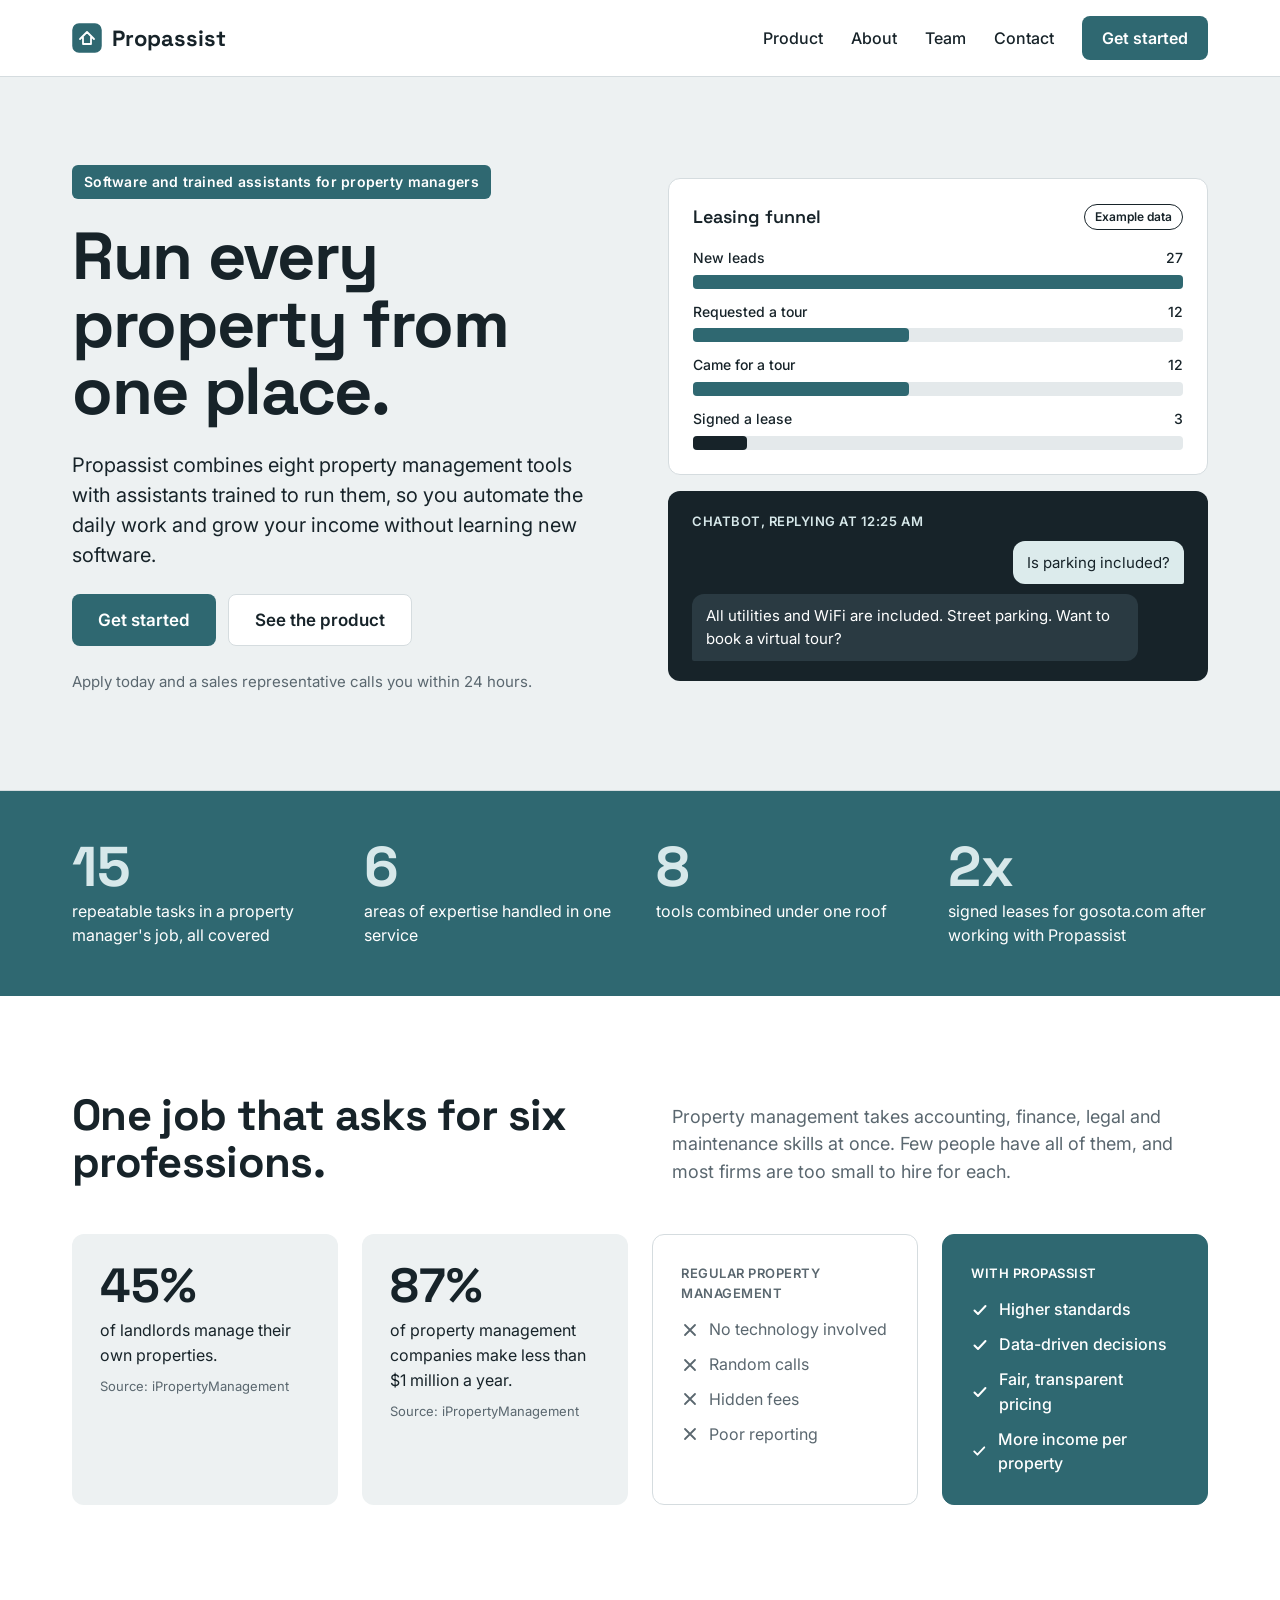
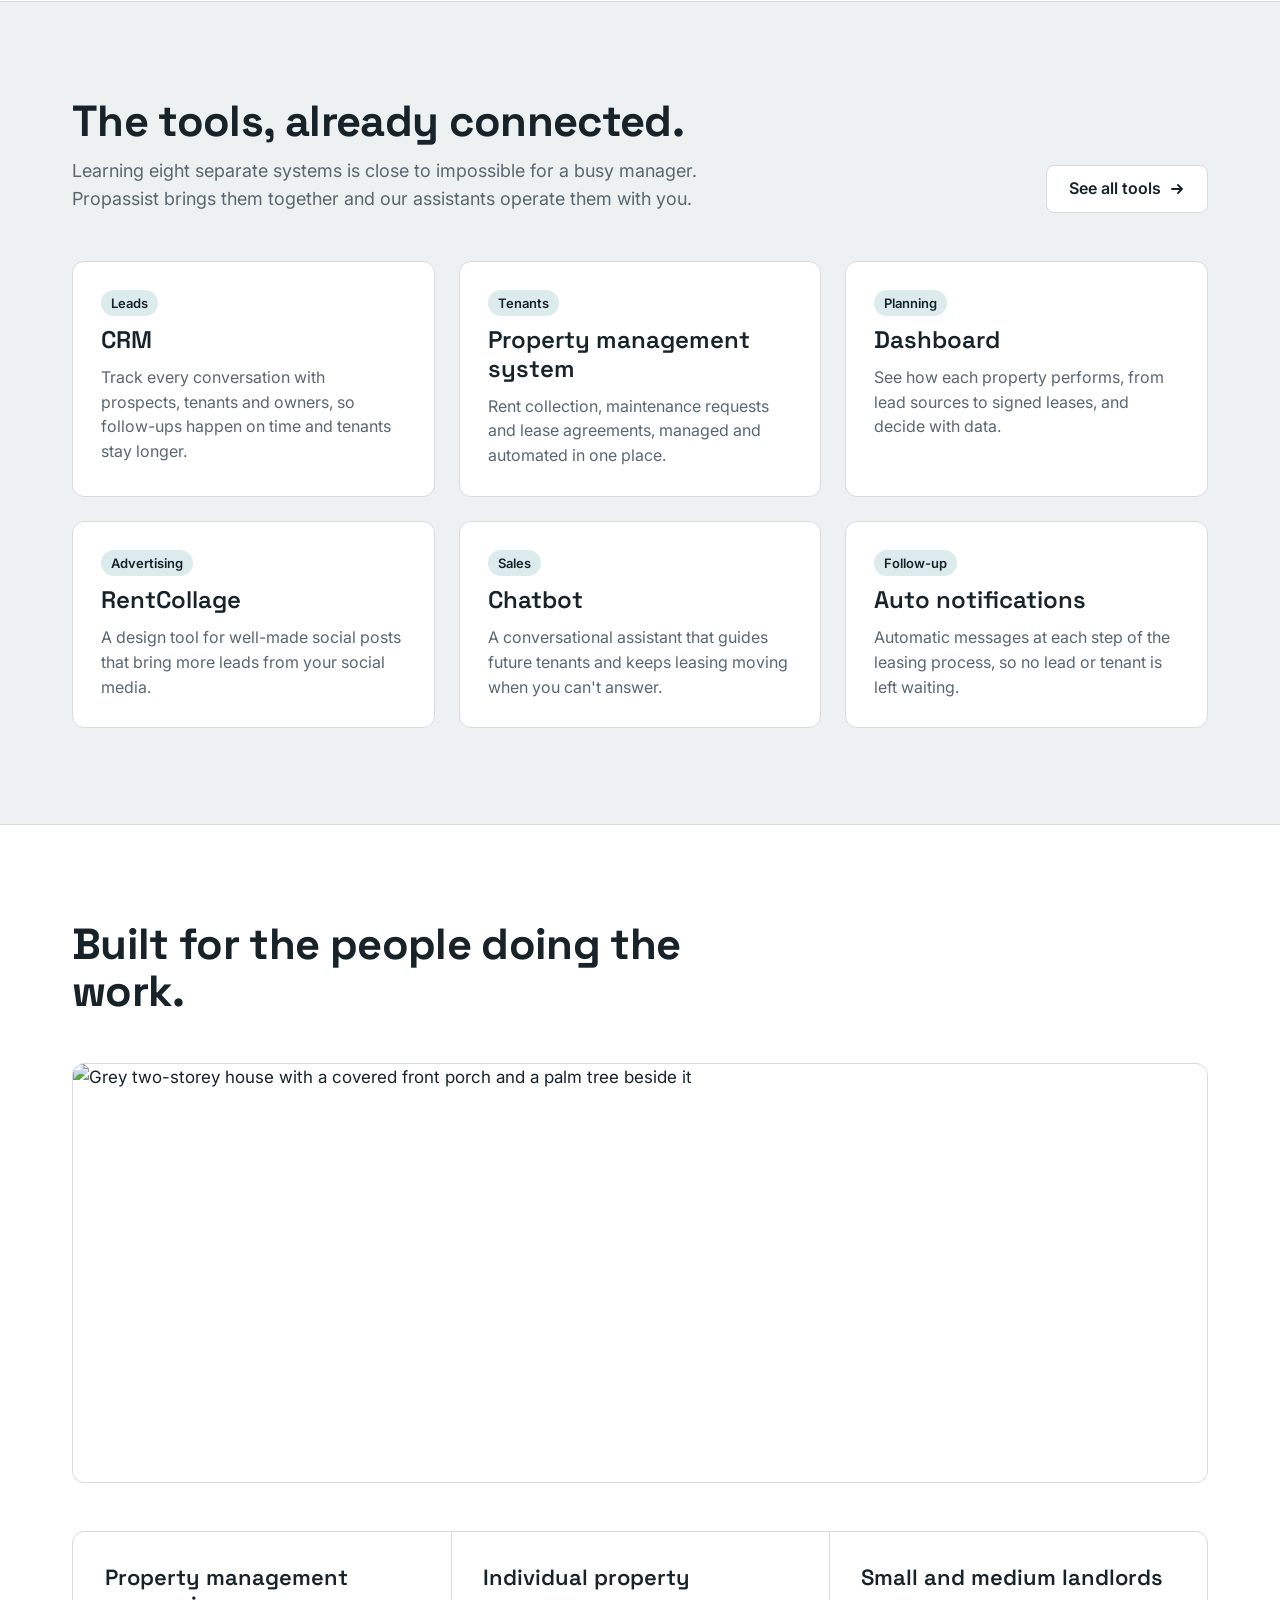
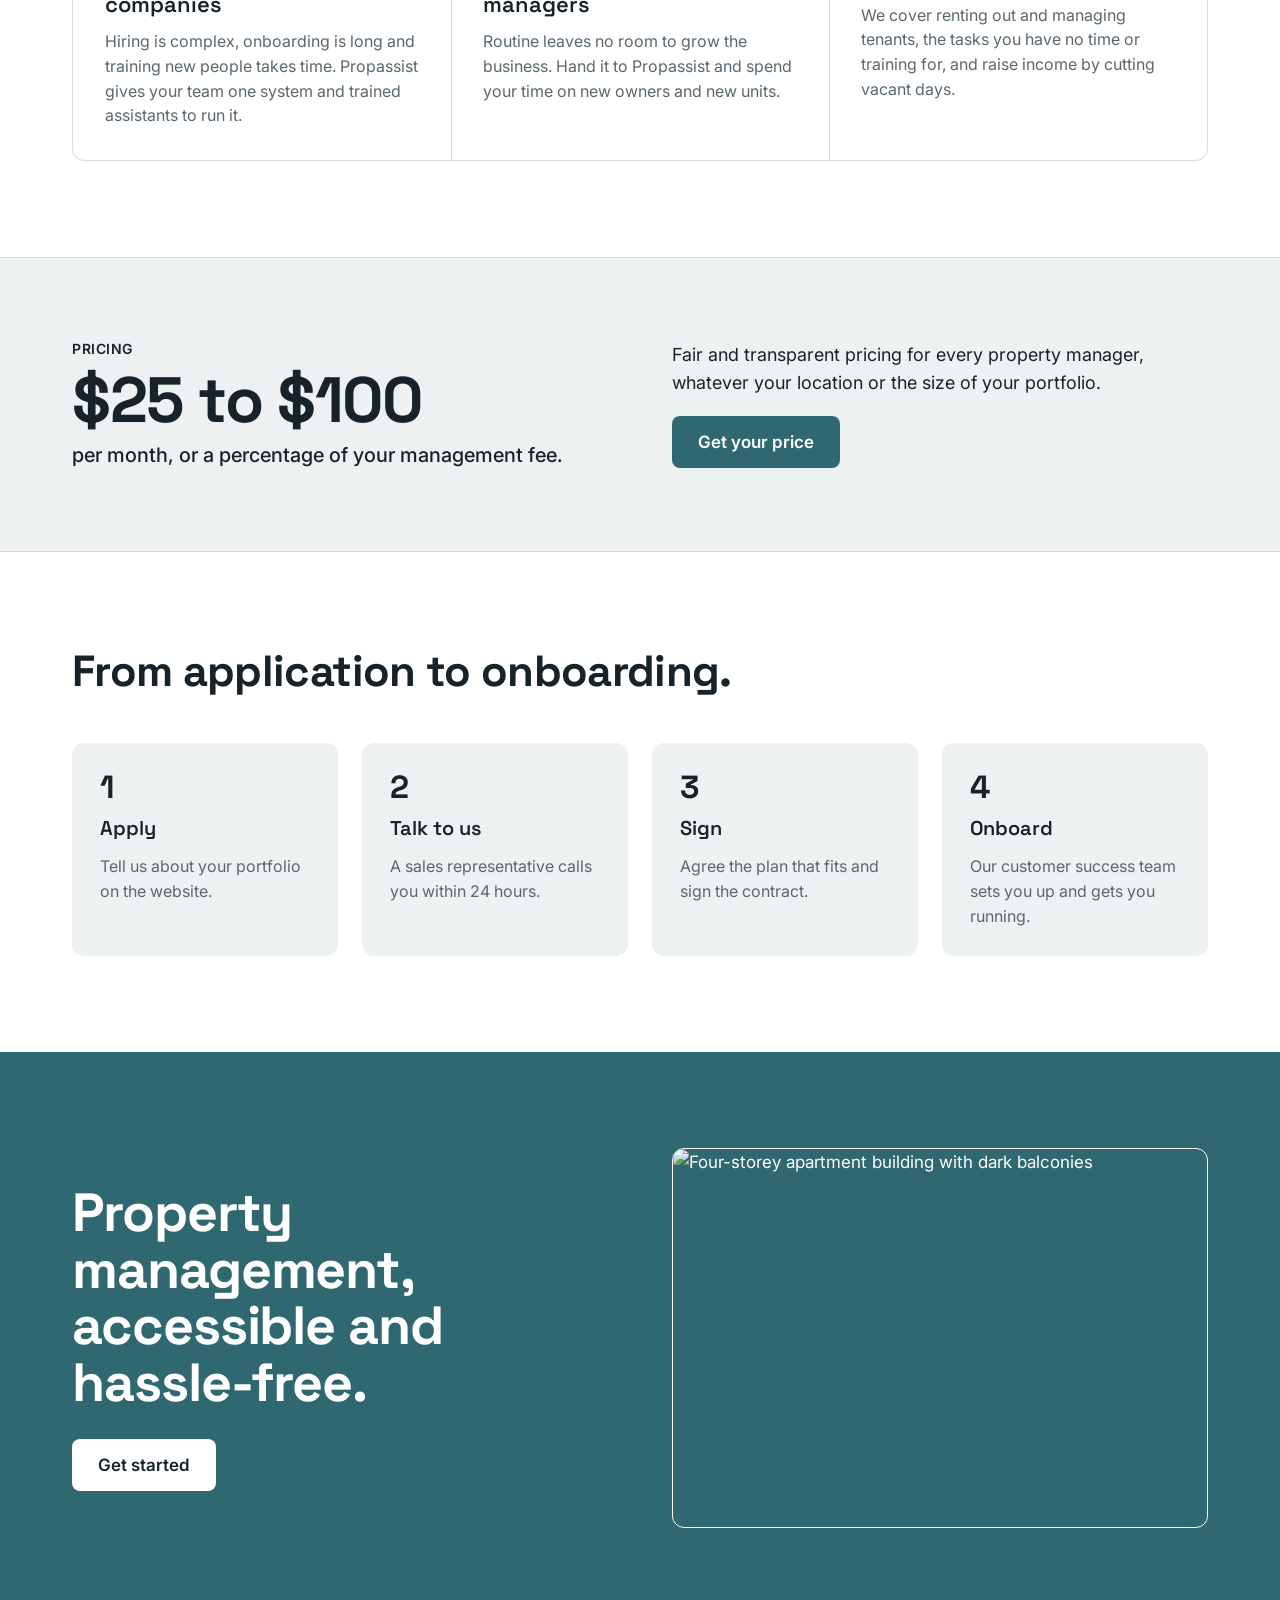
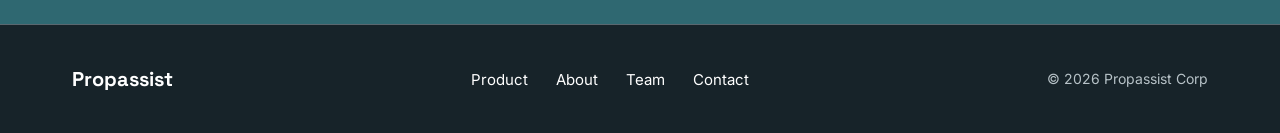
==== commit 370be7b4: "Add files via upload" ====
--- a/index.html
+++ b/index.html
@@ -1,1096 +1,271 @@
-<!doctype html><html><head><meta charset=utf8><meta name=viewport content="width=device-width,initial-scale=1,viewport-fit=cover"><style>:root{color-scheme:light;box-sizing:border-box;padding-top:env(safe-area-inset-top,0px);padding-bottom:env(safe-area-inset-bottom,0px)}html{scroll-padding-top:env(safe-area-inset-top,0px)}body{margin:0;padding:0;font:14px -apple-system,BlinkMacSystemFont,sans-serif;background:#fff;color:#000}img{max-width:100%}[hidden]:not([hidden=until-found i]){display:none!important}</style></head><body>
-<title>Propassist Demo</title>
-<meta name="claude:viewport-fit-sides" content="cover">
+<!doctype html>
+<html lang="en">
+<head>
+<meta charset="utf-8">
+<meta name="viewport" content="width=device-width, initial-scale=1">
+<title>Propassist home</title>
+<meta name="description" content="Propassist combines eight property management tools with trained assistants, so property managers automate daily work and grow income.">
 <link rel="preconnect" href="https://fonts.googleapis.com">
 <link rel="preconnect" href="https://fonts.gstatic.com" crossorigin>
-<link rel="stylesheet" href="https://fonts.googleapis.com/css2?family=Inter:wght@400;500;600&family=Space+Grotesk:wght@500;600;700&family=IBM+Plex+Mono:wght@500&display=swap">
-<style>
-/* Layout: one app shell. Header with brand and role switch, a tab strip, then cards in one column that goes two-up on wide screens. Teal accent on cool slate; status colors are separate from the accent. */
-:root{
-  --bg:#ECF1F2; --surface:#FFFFFF; --surface-2:#F4F7F8; --ink:#14232A; --muted:#566870; --line:#D3DCDF;
-  --accent:#0B6A73; --accent-ink:#FFFFFF; --accent-soft:#DDEFF1;
-  --good:#17703F; --good-soft:#DDF1E5;
-  --warn:#8F5200; --warn-soft:#FCEBCB;
-  --bad:#B0281C; --bad-soft:#FBE0DC; --on-bad:#FFFFFF;
-  --info:#1F4FA8; --info-soft:#DEE8FA;
-  --font-display:'Space Grotesk','Inter',system-ui,-apple-system,'Segoe UI',sans-serif;
-  --font-body:'Inter',system-ui,-apple-system,'Segoe UI',sans-serif;
-  --font-mono:'IBM Plex Mono',ui-monospace,SFMono-Regular,Menlo,monospace;
-}
-@media (prefers-color-scheme: dark){
-  :root:not([data-theme="light"]){
-    --bg:#0D1418; --surface:#141E24; --surface-2:#192630; --ink:#E7EFF1; --muted:#93A6AE; --line:#263741;
-    --accent:#52C6D1; --accent-ink:#03262B; --accent-soft:#12353A;
-    --good:#5BD08A; --good-soft:#12301F;
-    --warn:#F0B35A; --warn-soft:#3A2A0C;
-    --bad:#FF8E80; --bad-soft:#3F1A16; --on-bad:#3F0E09;
-    --info:#8DB3F5; --info-soft:#15284A;
-    color-scheme:dark;
-  }
-}
-:root[data-theme="dark"]{
-  --bg:#0D1418; --surface:#141E24; --surface-2:#192630; --ink:#E7EFF1; --muted:#93A6AE; --line:#263741;
-  --accent:#52C6D1; --accent-ink:#03262B; --accent-soft:#12353A;
-  --good:#5BD08A; --good-soft:#12301F;
-  --warn:#F0B35A; --warn-soft:#3A2A0C;
-  --bad:#FF8E80; --bad-soft:#3F1A16; --on-bad:#3F0E09;
-  --info:#8DB3F5; --info-soft:#15284A;
-  color-scheme:dark;
-}
-*{box-sizing:border-box}
-body{
-  background:var(--bg); color:var(--ink); font-family:var(--font-body); font-size:14px; line-height:1.5;
-  padding-block:0 48px;
-  padding-left:max(16px,env(safe-area-inset-left,0px));
-  padding-right:max(16px,env(safe-area-inset-right,0px));
-}
-h1,h2,h3,p{margin:0}
-h2{font-family:var(--font-display); font-size:20px; font-weight:600; letter-spacing:-.01em; text-wrap:balance}
-h3{font-family:var(--font-display); font-size:15px; font-weight:600}
-button,input,select,textarea{font:inherit; color:inherit}
-:focus-visible{outline:2px solid var(--accent); outline-offset:2px}
-.wrap{max-width:1080px; margin:0 auto}
-.muted{color:var(--muted)}
-.sr{position:absolute; width:1px; height:1px; overflow:hidden; clip:rect(0 0 0 0); white-space:nowrap}
-.num{font-variant-numeric:tabular-nums}
-.mono{font-family:var(--font-mono); font-size:12.5px; letter-spacing:.02em}
-
-header.top{display:flex; align-items:center; justify-content:space-between; gap:12px; flex-wrap:wrap; padding-block:18px 12px}
-.brand{display:flex; align-items:center; gap:10px; font-family:var(--font-display); font-weight:700; font-size:20px; letter-spacing:-.01em}
-.brand .role{font-family:var(--font-body); font-weight:600; font-size:11px; color:var(--muted); letter-spacing:.08em; text-transform:uppercase; padding-left:10px; border-left:1px solid var(--line)}
-.seg{display:inline-flex; border:1px solid var(--line); border-radius:9px; background:var(--surface); padding:2px}
-.seg button{border:0; background:transparent; color:var(--muted); font-weight:600; padding:6px 12px; border-radius:7px; cursor:pointer}
-.seg button[aria-pressed="true"]{background:var(--accent); color:var(--accent-ink)}
-nav.tabs{display:flex; gap:2px; overflow-x:auto; border-bottom:1px solid var(--line); margin-bottom:18px}
-nav.tabs button{border:0; background:transparent; color:var(--muted); font-weight:600; padding:10px 14px; cursor:pointer; border-bottom:2px solid transparent; white-space:nowrap; display:flex; gap:6px; align-items:center; margin-bottom:-1px}
-nav.tabs button:hover{color:var(--ink)}
-nav.tabs button[aria-current="page"]{color:var(--ink); border-bottom-color:var(--accent)}
-.badge{min-width:18px; height:18px; padding:0 5px; border-radius:9px; background:var(--bad); color:var(--on-bad); font-size:11px; font-weight:700; display:inline-grid; place-items:center}
-
-.banner{background:var(--accent-soft); border:1px solid var(--line); border-radius:10px; padding:10px 14px; display:flex; gap:12px; align-items:center; flex-wrap:wrap; margin-bottom:16px}
-.banner label{font-weight:600}
-.banner select{max-width:100%}
-
-.card{background:var(--surface); border:1px solid var(--line); border-radius:10px; padding:16px; min-width:0}
-.card > h2,.card > h3{margin-bottom:10px}
-.stack{display:flex; flex-direction:column; gap:16px}
-.grid{display:grid; gap:16px}
-.g-kpi{grid-template-columns:repeat(auto-fit,minmax(190px,1fr))}
-.g-2{grid-template-columns:minmax(0,3fr) minmax(0,2fr)}
-.g-3{grid-template-columns:repeat(auto-fit,minmax(280px,1fr))}
-@media (max-width:760px){.g-2{grid-template-columns:minmax(0,1fr)}}
-.kpi .label{font-size:12px; font-weight:600; color:var(--muted); letter-spacing:.06em; text-transform:uppercase}
-.kpi .value{font-family:var(--font-display); font-size:30px; font-weight:600; letter-spacing:-.02em; line-height:1.15; margin-top:4px}
-.kpi .sub{color:var(--muted); font-size:13px; margin-top:2px}
-.sec-head{display:flex; align-items:center; justify-content:space-between; gap:12px; flex-wrap:wrap; margin-bottom:12px}
-
-.pill{display:inline-flex; align-items:center; gap:5px; padding:2px 9px; border-radius:999px; font-size:12px; font-weight:600; white-space:nowrap}
-.pill::before{content:""; width:6px; height:6px; border-radius:50%; background:currentColor}
-.p-good{background:var(--good-soft); color:var(--good)}
-.p-warn{background:var(--warn-soft); color:var(--warn)}
-.p-bad{background:var(--bad-soft); color:var(--bad)}
-.p-info{background:var(--info-soft); color:var(--info)}
-.p-neutral{background:var(--surface-2); color:var(--muted); border:1px solid var(--line)}
-.sample{display:inline-flex; font-size:11px; font-weight:600; letter-spacing:.06em; text-transform:uppercase; color:var(--muted); border:1px dashed var(--line); border-radius:6px; padding:1px 7px}
-
-.btn{border:1px solid var(--line); background:var(--surface); border-radius:8px; padding:8px 14px; font-weight:600; cursor:pointer; white-space:nowrap}
-.btn:hover{background:var(--surface-2)}
-.btn.sm{padding:5px 10px; font-size:13px}
-.btn.primary{background:var(--accent); border-color:var(--accent); color:var(--accent-ink)}
-.btn.primary:hover{filter:brightness(1.08)}
-.btn[disabled]{opacity:.5; cursor:not-allowed}
-.link{border:0; background:none; padding:0; color:var(--accent); font-weight:600; cursor:pointer; text-decoration:underline; text-underline-offset:3px}
-
-label.f{display:flex; flex-direction:column; gap:4px; font-size:12px; font-weight:600; color:var(--muted); min-width:0}
-input[type=text],input[type=number],input[type=date],select,textarea{
-  width:100%; background:var(--surface); border:1px solid var(--line); border-radius:8px; padding:8px 10px; color:var(--ink); font-weight:400; font-size:14px; min-width:0
-}
-textarea{resize:vertical; min-height:72px}
-.form-grid{display:grid; grid-template-columns:repeat(auto-fit,minmax(190px,1fr)); gap:12px; align-items:end}
-.form-grid .wide{grid-column:1/-1}
-
-.tbl-wrap{overflow-x:auto}
-table{width:100%; border-collapse:collapse; min-width:620px}
-th{text-align:left; font-size:12px; font-weight:600; color:var(--muted); letter-spacing:.05em; text-transform:uppercase; padding:8px 10px; border-bottom:1px solid var(--line)}
-td{padding:11px 10px; border-bottom:1px solid var(--line); vertical-align:middle}
-tr:last-child td{border-bottom:0}
-td.r,th.r{text-align:right}
-
-ul.list{list-style:none; margin:0; padding:0}
-ul.list > li{padding:12px 0; border-bottom:1px solid var(--line)}
-ul.list > li:last-child{border-bottom:0; padding-bottom:0}
-ul.list > li:first-child{padding-top:0}
-.att{display:grid; grid-template-columns:10px minmax(0,1fr) auto; gap:12px; align-items:center}
-.dot{width:8px; height:8px; border-radius:50%}
-.d-bad{background:var(--bad)} .d-warn{background:var(--warn)} .d-info{background:var(--info)}
-.att-t{font-weight:600; overflow-wrap:anywhere}
-.row{display:flex; align-items:center; justify-content:space-between; gap:12px; flex-wrap:wrap}
-.row > *{min-width:0}
-
-.bar{height:8px; border-radius:4px; background:var(--surface-2); border:1px solid var(--line); overflow:hidden; margin:10px 0}
-.bar > span{display:block; height:100%; background:var(--accent); transition:width .3s}
-.counts{display:flex; gap:16px; flex-wrap:wrap; font-size:13px}
-.counts b{font-weight:600}
-
-.chips{display:flex; gap:6px; flex-wrap:wrap; margin-bottom:14px}
-.chip{border:1px solid var(--line); background:var(--surface); border-radius:999px; padding:5px 12px; font-weight:600; cursor:pointer; color:var(--muted)}
-.chip[aria-pressed="true"]{background:var(--ink); border-color:var(--ink); color:var(--bg)}
-
-.req h3{overflow-wrap:anywhere}
-.req .meta{color:var(--muted); font-size:13px; overflow-wrap:anywhere}
-.req p.detail{margin:10px 0 12px; overflow-wrap:anywhere}
-.pills{display:flex; gap:6px; flex-wrap:wrap}
-.steps{display:grid; grid-template-columns:repeat(4,1fr); gap:4px; margin:12px 0 4px}
-.step{font-size:11px; font-weight:600; color:var(--muted)}
-.step i{display:block; height:4px; border-radius:2px; background:var(--line); margin-bottom:4px}
-.step.on i{background:var(--accent)}
-.step.on{color:var(--ink)}
-.steps.done .step i{background:var(--good)}
-
-.rent-amt{font-family:var(--font-display); font-size:38px; font-weight:600; letter-spacing:-.02em; line-height:1.1}
-.note{font-size:12.5px; color:var(--muted)}
-
-.thread{display:flex; flex-direction:column; gap:8px; max-height:420px; min-height:140px; overflow-y:auto; padding:2px 2px 8px}
-.bub{max-width:82%; padding:8px 12px; border-radius:12px; background:var(--surface-2); border:1px solid var(--line); overflow-wrap:anywhere; white-space:pre-wrap}
-.bub.me{align-self:flex-end; background:var(--accent-soft); border-color:transparent}
-.bub.sys{align-self:center; max-width:94%; background:transparent; border:1px dashed var(--line); font-size:13px; color:var(--muted)}
-.bub .when{display:block; font-size:11px; color:var(--muted); margin-top:2px}
-.composer{display:flex; gap:8px; align-items:flex-end; margin-top:10px}
-.composer textarea{min-height:44px}
-
-.empty{border:1px dashed var(--line); border-radius:10px; padding:22px; text-align:center; color:var(--muted)}
-.empty b{display:block; color:var(--ink); font-family:var(--font-display); font-size:16px; margin-bottom:4px}
-.foot{margin-top:28px; font-size:12.5px; color:var(--muted); display:flex; gap:10px; flex-wrap:wrap; align-items:center}
-#toast{position:fixed; left:50%; transform:translateX(-50%); bottom:calc(16px + env(safe-area-inset-bottom,0px)); max-width:min(92vw,440px); background:var(--ink); color:var(--bg); padding:10px 16px; border-radius:10px; font-weight:500; z-index:20; opacity:0; pointer-events:none; transition:opacity .2s}
-#toast.show{opacity:1}
-#toast.err{background:var(--bad); color:var(--on-bad)}
-@media (prefers-reduced-motion:reduce){*{transition:none!important}}
-</style>
-
-<div class="wrap">
-  <header class="top" id="hdr"></header>
-  <div id="app"><div class="empty"><b>Loading Propassist</b>Fetching your properties, rent and requests.</div></div>
-  <div class="foot" id="foot"></div>
-</div>
-<div id="toast" role="status" aria-live="polite"></div>
-
-<script>
-(function(){
-'use strict';
-
-/* ---------- constants ---------- */
-const VENDORS=[
-  {id:'v-blueline',name:'BlueLine Plumbing',trade:'plumbing'},
-  {id:'v-spark',name:'Spark Electric',trade:'electrical'},
-  {id:'v-warmair',name:'WarmAir Heating & Cooling',trade:'heating'},
-  {id:'v-homeworks',name:'HomeWorks Appliance Repair',trade:'appliance'},
-  {id:'v-fixright',name:'FixRight Handyman',trade:'general'}
-];
-const CAT_LABEL={plumbing:'Plumbing',electrical:'Electrical',heating:'Heating & cooling',appliance:'Appliance',general:'General repair'};
-const STATUS={open:['Open','warn'],scheduled:['Scheduled','info'],in_progress:['In progress','info'],done:['Done','good']};
-const STEPS=['open','scheduled','in_progress','done'];
-const PRIO={urgent:['Urgent','bad'],normal:['Normal','neutral'],low:['Low','neutral']};
-const RENT={paid:['Paid','good'],due:['Due','info'],late:['Late','bad'],vacant:['Vacant','neutral'],unpaid:['Unpaid','bad']};
-const EXP_CATS=['Repairs and maintenance','Utilities','Insurance','Property tax','Management and fees','Other'];
-const STAGES=[['inquiry','New inquiry'],['tour','Tour scheduled'],['applied','Application received'],['approved','Approved'],['lease_signed','Lease signed'],['moved_in','Moved in'],['declined','Declined']];
-const SOURCES=['Listing site','Referral','Walk-in','Social media','Other'];
-const MI_STEPS=[['lease','Lease e-signed'],['funds','Deposit and first month received'],['verify','ID and renters insurance verified'],['access','Access instructions sent']];
-const MI_HOURS=24;
-const RSTATUS={offered:['Offered','info'],accepted:['Accepted','good'],declined:['Declined','bad'],applied:['Applied to lease','neutral']};
-
-/* ---------- helpers ---------- */
-const $=s=>document.querySelector(s);
-const esc=s=>String(s==null?'':s).replace(/[&<>"']/g,c=>({'&':'&amp;','<':'&lt;','>':'&gt;','"':'&quot;',"'":'&#39;'}[c]));
-const money=n=>new Intl.NumberFormat('en-US',{style:'currency',currency:'USD',maximumFractionDigits:0}).format(Number(n)||0);
-const pad=n=>String(n).padStart(2,'0');
-const sum=a=>a.reduce((x,y)=>x+(Number(y)||0),0);
-const now=new Date();
-const MONTH=now.getFullYear()+'-'+pad(now.getMonth()+1);
-const MLABEL=now.toLocaleDateString('en-US',{month:'long',year:'numeric'});
-function pd(s){
-  if(!s) return null;
-  if(/^\d{4}-\d{2}-\d{2}$/.test(s)){const p=s.split('-').map(Number);return new Date(p[0],p[1]-1,p[2]);}
-  const d=new Date(s); return isNaN(d)?null:d;
-}
-const fmtD=s=>{const d=pd(s); return d?d.toLocaleDateString('en-US',{month:'short',day:'numeric',year:d.getFullYear()===now.getFullYear()?undefined:'numeric'}):'—';};
-const fmtDT=s=>{const d=pd(s); return d?d.toLocaleString('en-US',{month:'short',day:'numeric',hour:'numeric',minute:'2-digit'}):'';};
-const monthLabel=m=>{const p=String(m).split('-').map(Number); return new Date(p[0],(p[1]||1)-1,1).toLocaleDateString('en-US',{month:'long',year:'numeric'});};
-function ordinal(n){n=Number(n)||1; const s=['th','st','nd','rd'],v=n%100; return n+(s[(v-20)%10]||s[v]||s[0]);}
-const pill=(label,kind)=>'<span class="pill p-'+kind+'">'+esc(label)+'</span>';
-const opts=(list,sel)=>list.map(x=>'<option value="'+esc(x[0])+'"'+(x[0]===sel?' selected':'')+'>'+esc(x[1])+'</option>').join('');
-
-/* ---------- state ---------- */
-const S={
-  db:null,user:null,manager:false,canWrite:true,uid:null,
-  units:[],payments:[],requests:[],messages:[],applicants:[],renewals:[],expenses:[],repMonth:'',repPeriod:'month',repProp:'all',
-  cols:['units','payments','requests','messages','renewals','expenses','applicants','settings'],settings:[],tips:{},chat:{prospect:[],tenant:[]},chatBusy:false,stageFilter:'all',
-  loaded:{},slow:false,err:'',
-  profile:null,profileLoaded:false,joinErr:'',
-  mode:'owner',tab:'overview',unitId:null,filter:'all',threadUnit:null,ready:false
-};
-
-const unitOf=id=>S.units.find(u=>u.id===id)||null;
-const ulH=u=>u?esc(u.property)+' · '+esc(u.name):'Unknown unit';
-function rentStatus(u){
-  if(!u||!u.tenantName) return 'vacant';
-  const p=S.payments.find(x=>x.unitId===u.id&&x.month===MONTH);
-  if(p&&p.status==='paid') return 'paid';
-  return now.getDate()>(Number(u.dueDay)||1)?'late':'due';
-}
-const paymentOf=u=>S.payments.find(x=>x.unitId===u.id&&x.month===MONTH&&x.status==='paid')||null;
-function myUnit(){
-  const id=S.manager?S.unitId:(S.profile&&S.profile.unitId);
-  return S.units.find(u=>u.id===id)||null;
-}
-const occupied=()=>S.units.filter(u=>u.tenantName);
-function sortedUnits(){return S.units.slice().sort((a,b)=>(a.property+a.name).localeCompare(b.property+b.name));}
-
-/* ---------- toast + writes ---------- */
-let toastT=null;
-function toast(msg,isErr){
-  const t=$('#toast'); t.textContent=msg; t.className='show'+(isErr?' err':'');
-  clearTimeout(toastT); toastT=setTimeout(()=>{t.className='';},3800);
-}
-function errMsg(e){
-  const c=e&&e.code;
-  if(c==='invalid_argument') return 'Your access level does not allow this change. Ask the owner for Contributor access.';
-  if(c==='quota_exceeded') return 'Storage limit reached. Delete old records and try again.';
-  return 'Could not save that. Try again in a moment.';
-}
-async function run(okMsg,fn){
-  if(!S.db){toast('Storage is not available in this view.',true);return false;}
-  try{await fn(); if(okMsg) toast(okMsg); return true;}catch(e){toast(errMsg(e),true);return false;}
-}
-
-/* ---------- rendering ---------- */
-let raf=0;
-function schedule(){ if(raf) return; raf=requestAnimationFrame(()=>{raf=0;render();}); }
-
-function keepState(){
-  const m={}; document.querySelectorAll('#app [data-keep][id]').forEach(el=>{m[el.id]=el.value;});
-  const a=document.activeElement;
-  return {m:m,focus:a&&a.id&&a.hasAttribute&&a.hasAttribute('data-keep')?a.id:null,s:a&&a.selectionStart,e:a&&a.selectionEnd};
-}
-function restoreState(k){
-  Object.keys(k.m).forEach(id=>{const el=document.getElementById(id); if(el&&el.value!==k.m[id]) el.value=k.m[id];});
-  if(k.focus){const el=document.getElementById(k.focus); if(el){el.focus(); try{el.setSelectionRange(k.s,k.e);}catch(e){}}}
-}
-
-function tabsFor(){
-  if(S.mode==='owner'){
-    const open=S.requests.filter(r=>r.status==='open').length;
-    return [['overview','Overview'],['units','Units'],['leasing','Leasing'],['rent','Rent'],['maintenance','Maintenance',open],['reports','Reports'],['messages','Messages']];
-  }
-  return [['home','Home'],['requests','Maintenance'],['messages','Messages']];
-}
-
-function render(){
-  const k=keepState();
-  renderHeader();
-  const app=$('#app');
-  app.innerHTML=body();
-  restoreState(k);
-  const th=document.querySelector('.thread'); if(th) th.scrollTop=th.scrollHeight;
-  renderFoot();
-}
-
-function renderHeader(){
-  const portal=S.manager?(S.mode==='owner'?'Owner portal':'Tenant preview'):(S.profile&&myUnit()?'Tenant portal':'');
-  let h='<div class="brand"><svg viewBox="0 0 28 28" width="28" height="28" aria-hidden="true"><rect width="28" height="28" rx="7" fill="var(--accent)"/><path d="M7 14.2 14 8l7 6.2V21H7z" fill="none" stroke="var(--accent-ink)" stroke-width="1.8" stroke-linejoin="round"/><circle cx="14" cy="16" r="1.6" fill="var(--accent-ink)"/></svg><span>Propassist</span>'+(portal?'<span class="role">'+esc(portal)+'</span>':'')+'</div>';
-  if(S.manager){
-    h+='<div class="seg" role="group" aria-label="Portal"><button type="button" data-act="mode" data-id="owner" aria-pressed="'+(S.mode==='owner')+'">Owner</button><button type="button" data-act="mode" data-id="tenant" aria-pressed="'+(S.mode==='tenant')+'">Tenant</button></div>';
-  }
-  $('#hdr').innerHTML=h;
-}
-
-function renderFoot(){
-  const anySample=S.units.some(u=>u.sample);
-  $('#foot').innerHTML=(anySample?'<span class="sample">Sample data</span>':'')+'<span>Propassist.co &middot; Demo. Rent payments are simulated and no money moves.</span><button class="link" type="button" data-act="reset">Reset demo</button>';
-}
-
-function body(){
-  if(!S.ready) return '<div class="empty"><b>Loading Propassist</b>Fetching your properties, rent and requests.</div>';
-  if(!S.db) return '<div class="empty"><b>Sign in to open Propassist</b>Rent, requests and messages are stored with your Claude account. Open this page while signed in.</div>';
-  const allLoaded=S.cols.every(n=>S.loaded[n]);
-  if(!allLoaded){
-    return '<div class="empty"><b>'+(S.err?'Could not load your data':'Loading Propassist')+'</b>'+(S.err?'Reload the page to try again.':(S.slow?'This is taking longer than usual. The data may be out of date.':'Fetching your properties, rent and requests.'))+'</div>';
-  }
-  if(!S.manager){
-    if(!S.uid) return '<div class="empty"><b>Sign in to link your unit</b>Your property owner will give you a unit code once you are signed in.</div>';
-    if(!S.profileLoaded) return '<div class="empty"><b>Loading your unit</b>One moment.</div>';
-    if(!myUnit()) return vJoin();
-  } else if(S.mode==='tenant' && !myUnit()){
-    return preview()+'<div class="empty"><b>No occupied units yet</b>Add a unit with a tenant in the Owner portal to preview what they see.</div>';
-  }
-  const tabs=tabsFor();
-  if(!tabs.some(t=>t[0]===S.tab)) S.tab=tabs[0][0];
-  let nav='<nav class="tabs" aria-label="Sections">'+tabs.map(t=>'<button type="button" data-act="tab" data-id="'+t[0]+'"'+(S.tab===t[0]?' aria-current="page"':'')+'>'+esc(t[1])+(t[2]?'<span class="badge" aria-label="'+t[2]+' open">'+t[2]+'</span>':'')+'</button>').join('')+'</nav>';
-  let view='';
-  if(S.mode==='owner'){
-    view=({overview:vOverview,units:vUnits,leasing:vLeasing,rent:vRent,maintenance:vMaint,reports:vReports,messages:vOwnerMsgs})[S.tab]();
-  } else {
-    view=({home:tHome,requests:tRequests,messages:tMsgs})[S.tab]();
-  }
-  return (S.guide?demoGuide():'')+(S.manager&&S.mode==='tenant'?preview():'')+nav+view;
-}
-
-function preview(){
-  const occ=occupied();
-  const sel=occ.length?'<label for="pv-unit" class="sr">Previewing unit</label><select id="pv-unit" data-change="pvUnit">'+opts(occ.map(u=>[u.id,u.property+' · '+u.name+' ('+u.tenantName+')']),S.unitId)+'</select>':'';
-  return '<div class="banner"><span><b>Tenant view.</b> Choose a tenant. Switch to Owner to respond to what they do.</span>'+sel+'</div>';
-}
-
-/* ---------- owner views ---------- */
-function emptyPortfolio(){
-  return '<div class="empty"><b>No properties yet</b>Add a unit to start tracking rent, maintenance requests and tenant messages.<div style="margin-top:12px"><button class="btn primary" type="button" data-act="tab" data-id="units">Add your first unit</button></div></div>';
-}
-
-function vOverview(){
-  if(!S.units.length) return emptyPortfolio();
-  const occ=occupied();
-  const expected=sum(occ.map(u=>u.rent));
-  const paidU=occ.filter(u=>rentStatus(u)==='paid'), lateU=occ.filter(u=>rentStatus(u)==='late'), dueU=occ.filter(u=>rentStatus(u)==='due');
-  const collected=sum(paidU.map(u=>u.rent));
-  const pct=expected?Math.round(collected/expected*100):0;
-  const openReqs=S.requests.filter(r=>r.status!=='done');
-  const urgent=openReqs.filter(r=>r.priority==='urgent');
-  const ending=occ.map(u=>{const d=pd(u.leaseEnd); return {u:u,days:d?Math.ceil((d-now)/864e5):null};}).filter(x=>x.days!==null&&x.days<=90).sort((a,b)=>a.days-b.days);
-
-  const items=[];
-  lateU.forEach(u=>items.push('<li class="att"><span class="dot d-bad"></span><div><div class="att-t">'+esc(u.tenantName)+' · rent overdue</div><div class="muted">'+ulH(u)+' · '+money(u.rent)+' was due on the '+ordinal(u.dueDay)+'</div></div><button class="btn sm" type="button" data-act="remind" data-id="'+esc(u.id)+'">Send reminder</button></li>'));
-  S.requests.filter(r=>r.status==='open').sort((a,b)=>(b.priority==='urgent')-(a.priority==='urgent')).slice(0,5).forEach(r=>{
-    items.push('<li class="att"><span class="dot d-'+(r.priority==='urgent'?'bad':'warn')+'"></span><div><div class="att-t">'+esc(r.title)+'</div><div class="muted">'+ulH(unitOf(r.unitId))+' · '+esc(CAT_LABEL[r.category]||'General repair')+' · opened '+fmtD(r.createdAt)+'</div></div><button class="btn sm" type="button" data-act="tab" data-id="maintenance">Review</button></li>');
-  });
-  ending.forEach(x=>items.push('<li class="att"><span class="dot d-info"></span><div><div class="att-t">Lease ending: '+esc(x.u.tenantName)+'</div><div class="muted">'+ulH(x.u)+' · '+(x.days<0?'ended '+fmtD(x.u.leaseEnd):'ends '+fmtD(x.u.leaseEnd)+' ('+x.days+' days)')+'</div></div><button class="btn sm" type="button" data-act="openThread" data-id="'+esc(x.u.id)+'">Message</button></li>'));
-
-  S.renewals.filter(r=>r.status==='accepted'||r.status==='declined').forEach(r=>{
-    const u=unitOf(r.unitId); if(!u) return;
-    items.push('<li class="att"><span class="dot d-'+(r.status==='accepted'?'info':'warn')+'"></span><div><div class="att-t">Renewal '+r.status+': '+esc(u.tenantName)+'</div><div class="muted">'+ulH(u)+' · offered '+money(r.offerRent)+' per month</div></div><button class="btn sm" type="button" data-act="tab" data-id="leasing">Review</button></li>');
-  });
-
-  return '<div class="stack">'+
-   '<div class="grid g-kpi">'+
-    kpi('Occupancy',occ.length+' of '+S.units.length,'units occupied')+
-    kpi(MLABEL.split(' ')[0]+' rent',money(collected),'of '+money(expected)+' expected')+
-    kpi('Open requests',String(openReqs.length),urgent.length+' urgent')+
-    kpi('Leases ending',String(ending.length),'within 90 days')+
-   '</div>'+
-   '<div class="grid g-2">'+
-    '<section class="card"><h2>Needs attention</h2>'+(items.length?'<ul class="list">'+items.join('')+'</ul>':'<div class="empty"><b>All clear</b>No overdue rent, new requests or expiring leases.</div>')+'</section>'+
-    '<section class="card"><h2>'+esc(MLABEL)+' rent</h2><div class="num"><span class="rent-amt" style="font-size:28px">'+pct+'%</span> <span class="muted">collected</span></div><div class="bar" role="img" aria-label="'+pct+' percent of rent collected"><span style="width:'+pct+'%"></span></div><div class="counts"><span><b>'+paidU.length+'</b> paid</span><span><b>'+dueU.length+'</b> due</span><span><b>'+lateU.length+'</b> late</span></div><p class="note" style="margin-top:12px">Late means unpaid after the unit\'s due day.</p><div style="margin-top:12px"><button class="btn sm" type="button" data-act="tab" data-id="rent">Open rent ledger</button></div></section>'+
-   '</div></div>';
-}
-
-/* ---------- reports ---------- */
-function monthKey(s){const d=pd(s); return d?d.getFullYear()+'-'+pad(d.getMonth()+1):'';}
-function monthOptions(){
-  const out=[];
-  for(let i=0;i<12;i++){const d=new Date(now.getFullYear(),now.getMonth()-i,1); const k=d.getFullYear()+'-'+pad(d.getMonth()+1); out.push([k,monthLabel(k)]);}
-  return out;
-}
-const feePct=()=>{const x=S.settings.find(y=>y.id==='main'); return Math.max(0,Math.min(100,Number(x&&x.feePct)||0));};
-function periodMonths(m,per){
-  const y=Number(m.slice(0,4)), mo=Number(m.slice(5,7));
-  const a=per==='quarter'?Math.floor((mo-1)/3)*3+1:(per==='year'?1:mo);
-  const out=[]; for(let i=a;i<=mo;i++) out.push(y+'-'+pad(i)); return out;
-}
-function periodLabel(m,per){
-  const y=m.slice(0,4), mo=Number(m.slice(5,7));
-  if(per==='quarter') return 'Q'+(Math.floor((mo-1)/3)+1)+' '+y+(mo%3?' (to '+monthLabel(m).split(' ')[0]+')':'');
-  if(per==='year') return y+' year to date'+(mo<12?' (to '+monthLabel(m).split(' ')[0]+')':'');
-  return monthLabel(m);
-}
-function reportData(){
-  const m=S.repMonth||MONTH, prop=S.repProp||'all', per=S.repPeriod||'month';
-  const ms=periodMonths(m,per);
-  const units=sortedUnits().filter(u=>prop==='all'||u.property===prop);
-  const ids=new Set(units.map(u=>u.id));
-  const occ=units.filter(u=>u.tenantName);
-  const vacant=units.filter(u=>!u.tenantName);
-  const rows=occ.map(u=>{
-    const ps=S.payments.filter(x=>x.unitId===u.id&&ms.includes(x.month)&&x.status==='paid');
-    const p=ps.length?ps[ps.length-1]:null;
-    const got=sum(ps.map(x=>x.amount));
-    let st;
-    if(ms.length>1){st=got>=u.rent*ms.length?'paid':(got>0?'unpaid':(m<MONTH?'unpaid':'due'));}
-    else if(p) st='paid'; else if(m===MONTH) st=rentStatus(u); else st=(m<MONTH)?'unpaid':'due';
-    return {u:u,p:p,st:st,got:got,exp:u.rent*ms.length};
-  });
-  const expected=sum(occ.map(u=>u.rent))*ms.length;
-  const collected=sum(S.payments.filter(x=>ms.includes(x.month)&&x.status==='paid'&&ids.has(x.unitId)).map(x=>x.amount));
-  const pct=expected?Math.round(collected/expected*100):0;
-  const reqs=S.requests.filter(r=>ids.has(r.unitId));
-  const opened=reqs.filter(r=>ms.includes(monthKey(r.createdAt)));
-  const done=reqs.filter(r=>r.status==='done'&&ms.includes(monthKey(r.updatedAt||r.createdAt)));
-  const stillOpen=reqs.filter(r=>r.status!=='done');
-  const exps=S.expenses.filter(e=>ms.includes(monthKey(e.date))&&(prop==='all'||e.property===prop)).sort((a,b)=>String(a.date).localeCompare(String(b.date)));
-  const expTotal=sum(exps.map(e=>e.amount));
-  const byCat=EXP_CATS.map(c=>[c,sum(exps.filter(e=>e.category===c).map(e=>e.amount))]).filter(x=>x[1]>0);
-  const ending=occ.map(u=>{const d=pd(u.leaseEnd); return {u:u,days:d?Math.ceil((d-now)/864e5):null};}).filter(x=>x.days!==null&&x.days<=90).sort((a,b)=>a.days-b.days);
-  const apps=S.applicants.filter(a=>ids.has(a.unitId)&&ms.includes(monthKey(a.createdAt)));
-  const props=Array.from(new Set(S.units.map(u=>u.property))).sort();
-  return {m:m,per:per,ms:ms,label:periodLabel(m,per),prop:prop,units:units,occ:occ,vacant:vacant,rows:rows,expected:expected,collected:collected,pct:pct,opened:opened,done:done,stillOpen:stillOpen,exps:exps,expTotal:expTotal,byCat:byCat,noi:collected-expTotal,feePct:feePct(),fee:Math.round(collected*feePct())/100,ownerNet:collected-expTotal-Math.round(collected*feePct())/100,ending:ending,apps:apps,props:props,askVacant:sum(vacant.map(u=>u.rent))};
-}
-function packageHtml(d){
-  const e=esc, today=new Date().toLocaleDateString('en-US',{month:'long',day:'numeric',year:'numeric'});
-  const scope=d.prop==='all'?'All properties':d.prop;
-  const st={paid:['Paid','#17703F','#DDF1E5'],due:['Due','#1F4FA8','#DEE8FA'],late:['Late','#B0281C','#FBE0DC'],unpaid:['Unpaid','#B0281C','#FBE0DC'],vacant:['Vacant','#566870','#EEF2F3']};
-  const chip=k=>{const x=st[k]||st.due;return '<span class="chip" style="color:'+x[1]+';background:'+x[2]+'">'+x[0]+'</span>';};
-  const multi=d.ms.length>1;
-  const maxCat=Math.max.apply(null,d.byCat.map(x=>x[1]).concat([1]));
-  const rent=d.rows.map(r=>'<tr><td><b>'+e(r.u.property)+'</b><small>'+e(r.u.name)+'</small></td><td>'+e(r.u.tenantName)+'</td><td class="n">'+money(r.u.rent)+'</td>'+(multi?'<td class="n">'+money(r.got)+'</td>':'')+'<td>'+chip(r.st)+'</td>'+(multi?'':'<td>'+(r.p&&r.p.paidAt?fmtD(r.p.paidAt):'&mdash;')+'</td>')+'</tr>').join('');
-  const vac=d.vacant.map(u=>'<tr><td><b>'+e(u.property)+'</b><small>'+e(u.name)+'</small></td><td colspan="'+(multi?4:4)+'">Vacant, asking '+money(u.rent)+' per month'+(u.listed?' (listed)':'')+'</td></tr>').join('');
-  const maint=d.stillOpen.map(r=>'<li><b>'+e(r.title)+'</b><small>'+ulH(unitOf(r.unitId))+' &middot; '+e((STATUS[r.status]||STATUS.open)[0])+(r.priority==='urgent'?' &middot; urgent':'')+'</small></li>').join('');
-  const lease=d.ending.map(x=>'<li><b>'+e(x.u.tenantName)+'</b><small>'+ulH(x.u)+' &middot; ends '+fmtD(x.u.leaseEnd)+(x.days>=0?' ('+x.days+' days)':'')+'</small></li>').join('');
-  const exp=d.exps.map(x=>'<tr><td>'+fmtD(x.date)+'</td><td>'+e(x.property||'General')+'</td><td>'+e(x.category)+(x.note?'<small>'+e(x.note)+'</small>':'')+'</td><td class="n">'+money(x.amount)+'</td></tr>').join('');
-  const cats=d.byCat.map(c=>'<div class="cat"><span>'+e(c[0])+'</span><i style="width:'+Math.round(c[1]/maxCat*100)+'%"></i><b>'+money(c[1])+'</b></div>').join('');
-  const css='*{box-sizing:border-box}body{margin:0;background:#E9EEF0;color:#14232A;font:14px/1.5 Inter,system-ui,-apple-system,Segoe UI,sans-serif}.page{width:8.5in;max-width:100%;min-height:11in;margin:18px auto;background:#fff;padding:.7in .75in;box-shadow:0 2px 14px rgba(20,35,42,.12);position:relative}.cover{display:flex;flex-direction:column;justify-content:space-between;background:#0B3F46;color:#fff}.cover h1{font:700 44px/1.08 "Space Grotesk",Inter,sans-serif;letter-spacing:-.02em;margin:0 0 14px}.cover .k{letter-spacing:.14em;text-transform:uppercase;font-size:12px;font-weight:600;opacity:.75}.cover .sub{font-size:18px;opacity:.9}.cover .bar{width:64px;height:5px;background:#52C6D1;border-radius:3px;margin:26px 0}.cover .kp{display:grid;grid-template-columns:1fr 1fr;gap:18px;margin-top:30px}.cover .kp div{border-top:1px solid rgba(255,255,255,.25);padding-top:10px}.cover .kp b{display:block;font:600 30px "Space Grotesk",Inter,sans-serif}.cover .kp span{font-size:12px;opacity:.75;letter-spacing:.06em;text-transform:uppercase}.cover .fine{font-size:12px;opacity:.7}h2{font:600 22px "Space Grotesk",Inter,sans-serif;letter-spacing:-.01em;margin:0 0 4px;color:#0B3F46}.lead{color:#566870;margin:0 0 16px}section{margin-bottom:26px}table{width:100%;border-collapse:collapse}th{text-align:left;font-size:11px;letter-spacing:.07em;text-transform:uppercase;color:#566870;border-bottom:2px solid #0B3F46;padding:6px 8px}td{padding:9px 8px;border-bottom:1px solid #D3DCDF;vertical-align:top}td.n,th.n{text-align:right;font-variant-numeric:tabular-nums}small{display:block;color:#566870;font-size:12px}.chip{display:inline-block;padding:1px 9px;border-radius:99px;font-size:12px;font-weight:600}.tiles{display:grid;grid-template-columns:repeat(4,1fr);gap:10px;margin-bottom:22px}.tile{border:1px solid #D3DCDF;border-top:3px solid #0B6A73;border-radius:6px;padding:10px 12px}.tile span{font-size:11px;letter-spacing:.07em;text-transform:uppercase;color:#566870;font-weight:600}.tile b{display:block;font:600 24px "Space Grotesk",Inter,sans-serif}.tile small{font-size:12px}ul{list-style:none;margin:0;padding:0}li{padding:8px 0;border-bottom:1px solid #D3DCDF}li b{display:block}.cat{display:grid;grid-template-columns:170px 1fr 90px;gap:10px;align-items:center;margin:6px 0}.cat i{height:10px;background:#0B6A73;border-radius:5px;display:block}.cat b{text-align:right}.tot td{font-weight:700;border-top:2px solid #0B3F46;border-bottom:0}.noi{background:#EAF4F5;border-radius:8px;padding:14px 16px;display:flex;justify-content:space-between;align-items:center;margin-top:14px}.noi b{font:600 26px "Space Grotesk",Inter,sans-serif;color:#0B3F46}.foot{position:absolute;left:.75in;right:.75in;bottom:.35in;font-size:11px;color:#566870;display:flex;justify-content:space-between}.two{display:grid;grid-template-columns:1fr 1fr;gap:26px}.empty{color:#566870;font-style:italic}@media(max-width:640px){.page{padding:28px 20px}.tiles{grid-template-columns:1fr 1fr}.two{grid-template-columns:1fr}.cat{grid-template-columns:110px 1fr 70px}.cover h1{font-size:32px}}@media print{body{background:#fff}.page{margin:0;box-shadow:none;width:auto;page-break-after:always;min-height:10in}.cover{-webkit-print-color-adjust:exact;print-color-adjust:exact}.chip,.tile,i,.noi{-webkit-print-color-adjust:exact;print-color-adjust:exact}@page{size:letter;margin:.3in}}';
-  const foot=n=>'<div class="foot"><span>Propassist &middot; '+e(scope)+' &middot; '+e(d.label)+'</span><span>Page '+n+'</span></div>';
-  const tiles='<div class="tiles"><div class="tile"><span>Rent collected</span><b>'+money(d.collected)+'</b><small>of '+money(d.expected)+' ('+d.pct+'%)</small></div><div class="tile"><span>Occupancy</span><b>'+d.occ.length+' of '+d.units.length+'</b><small>'+(d.vacant.length?d.vacant.length+' vacant':'fully occupied')+'</small></div><div class="tile"><span>Expenses</span><b>'+money(d.expTotal)+'</b><small>'+d.exps.length+' recorded</small></div><div class="tile"><span>Net operating income</span><b>'+money(d.noi)+'</b><small>collected minus expenses</small></div></div>';
-  return '<!doctype html><html lang="en"><head><meta charset="utf-8"><meta name="viewport" content="width=device-width,initial-scale=1"><title>Property report, '+e(d.label)+'</title><link rel="stylesheet" href="https://fonts.googleapis.com/css2?family=Inter:wght@400;500;600&family=Space+Grotesk:wght@500;600;700&display=swap"><style>'+css+'</style></head><body>'+
-  '<div class="page cover"><div><div class="k">Landlord report package</div><div class="bar"></div><h1>'+e(d.label)+'</h1><div class="sub">'+e(scope)+'</div><div class="kp"><div><b>'+money(d.collected)+'</b><span>Rent collected</span></div><div><b>'+d.pct+'%</b><span>Collection rate</span></div><div><b>'+d.occ.length+' of '+d.units.length+'</b><span>Units occupied</span></div><div><b>'+money(d.noi)+'</b><span>Net operating income</span></div></div></div><div class="fine">Prepared '+e(today)+' from Propassist records. This is a management summary generated on that date, not a bank statement or an audited record.</div></div>'+
-  '<div class="page"><section><h2>Performance summary</h2><p class="lead">'+e(d.label)+' &middot; '+e(scope)+'</p>'+tiles+(d.byCat.length?'<h2 style="font-size:17px">Where the money went</h2>'+cats:'')+'<div class="noi"><span>Net operating income<small>Rent collected less recorded expenses. Excludes mortgage, depreciation and income tax.</small></span><b>'+money(d.noi)+'</b></div>'+(d.feePct>0?'<div class="noi" style="background:#F4F7F8"><span>Management fee ('+d.feePct+'% of rent collected)<small>Owner net after fee</small></span><b style="font-size:20px">'+money(d.fee)+' &middot; '+money(d.ownerNet)+'</b></div>':'')+'</section><section><h2>Rent roll</h2><p class="lead">'+(multi?'Rent billed is current rent times months in the period.':'Status as recorded in Propassist.')+'</p>'+(rent||vac?'<table><thead><tr><th>Unit</th><th>Tenant</th><th class="n">'+(multi?'Rent / mo':'Rent')+'</th>'+(multi?'<th class="n">Collected</th>':'')+'<th>Status</th>'+(multi?'':'<th>Paid</th>')+'</tr></thead><tbody>'+rent+vac+'<tr class="tot"><td colspan="2">Total</td><td class="n">'+money(sum(d.occ.map(u=>u.rent)))+'</td>'+(multi?'<td class="n">'+money(d.collected)+'</td>':'')+'<td></td>'+(multi?'':'<td></td>')+'</tr></tbody></table>':'<p class="empty">No units for this selection.</p>')+'</section>'+foot(2)+'</div>'+
-  '<div class="page"><div class="two"><section><h2>Maintenance</h2><p class="lead">'+d.opened.length+' opened, '+d.done.length+' completed, '+d.stillOpen.length+' open now.</p>'+(maint?'<ul>'+maint+'</ul>':'<p class="empty">Nothing open.</p>')+'</section><section><h2>Leases ending soon</h2><p class="lead">Within 90 days. '+d.apps.length+' new inquiries in the period.</p>'+(lease?'<ul>'+lease+'</ul>':'<p class="empty">No leases end in the next 90 days.</p>')+'</section></div><section><h2>Expense ledger</h2><p class="lead">Every recorded expense in the period.</p>'+(exp?'<table><thead><tr><th>Date</th><th>Property</th><th>Category</th><th class="n">Amount</th></tr></thead><tbody>'+exp+'<tr class="tot"><td colspan="3">Total</td><td class="n">'+money(d.expTotal)+'</td></tr></tbody></table>':'<p class="empty">No expenses recorded for this period.</p>')+'</section>'+foot(3)+'</div></body></html>';
-}
-function reportText(d){
-  const L=[];
-  L.push('Property report: '+d.label+(d.prop==='all'?' (all properties)':' ('+d.prop+')'));
-  L.push('Prepared '+new Date().toLocaleDateString('en-US',{month:'long',day:'numeric',year:'numeric'})+' from Propassist records.');
-  L.push('');
-  L.push('Occupancy: '+d.occ.length+' of '+d.units.length+' units occupied'+(d.vacant.length?' ('+d.vacant.length+' vacant, asking '+money(d.askVacant)+' per month)':''));
-  L.push('Rent expected: '+money(d.expected)+'. Collected: '+money(d.collected)+' ('+d.pct+'%).');
-  L.push('Expenses: '+money(d.expTotal)+'. Net operating income: '+money(d.noi)+'.');
-  if(d.feePct>0) L.push('Management fee ('+d.feePct+'% of rent collected): '+money(d.fee)+'. Owner net after fee: '+money(d.ownerNet)+'.');
-  L.push('');
-  L.push('Rent roll');
-  d.rows.forEach(r=>L.push('- '+r.u.property+' '+r.u.name+', '+r.u.tenantName+': '+money(r.u.rent)+', '+RENT[r.st][0]+(r.p&&r.p.paidAt?' ('+fmtD(r.p.paidAt)+')':'')));
-  L.push('');
-  L.push('Maintenance: '+d.opened.length+' opened this month, '+d.done.length+' completed, '+d.stillOpen.length+' open now.');
-  d.stillOpen.forEach(r=>L.push('- '+ulH(unitOf(r.unitId))+': '+r.title+' ('+(STATUS[r.status]||STATUS.open)[0]+')'));
-  L.push('');
-  L.push('Expenses'+(d.exps.length?'':': none recorded'));
-  d.exps.forEach(e=>L.push('- '+fmtD(e.date)+', '+e.category+(e.property?', '+e.property:'')+': '+money(e.amount)+(e.note?' ('+e.note+')':'')));
-  L.push('');
-  L.push('Leases ending within 90 days: '+(d.ending.length?d.ending.map(x=>x.u.tenantName+', '+ulH(x.u)+', '+fmtD(x.u.leaseEnd)).join('; '):'none'));
-  return L.join('\n');
-}
-function reportCsv(d){
-  const q=v=>'"'+String(v==null?'':v).replace(/"/g,'""')+'"';
-  const out=[['Period','Property','Unit','Tenant','Monthly rent','Due day','Status','Paid date','Amount paid'].map(q).join(',')];
-  d.rows.forEach(r=>out.push([d.label,r.u.property,r.u.name,r.u.tenantName,r.u.rent,r.u.dueDay,RENT[r.st][0],r.p&&r.p.paidAt?fmtD(r.p.paidAt):'',r.p?r.p.amount:0].map(q).join(',')));
-  out.push('');
-  out.push(['Expense date','Property','Category','Note','Amount'].map(q).join(','));
-  d.exps.forEach(e=>out.push([e.date,e.property||'',e.category,e.note||'',e.amount].map(q).join(',')));
-  return out.join('\n');
-}
-function vReports(){
-  if(!S.units.length) return emptyPortfolio();
-  const d=reportData();
-  const perSel='<label class="f" for="rp-per">Report period<select id="rp-per" data-change="repPeriod">'+opts([['month','Single month'],['quarter','Quarter to date'],['year','Year to date']],d.per)+'</select></label>';
-  const monthSel='<label class="f" for="rp-month">Through month<select id="rp-month" data-change="repMonth">'+opts(monthOptions(),d.m)+'</select></label>';
-  const propSel='<label class="f" for="rp-prop">Property<select id="rp-prop" data-change="repProp">'+opts([['all','All properties']].concat(d.props.map(x=>[x,x])),d.prop)+'</select></label>';
-  const rentRows=d.rows.map(r=>'<tr><td><b>'+esc(r.u.property)+'</b><div class="muted">'+esc(r.u.name)+'</div></td><td>'+esc(r.u.tenantName)+'</td><td class="num">'+money(r.u.rent)+'</td><td>'+pill(RENT[r.st][0],RENT[r.st][1])+'</td><td>'+(r.p&&r.p.paidAt?fmtD(r.p.paidAt):'<span class="muted">—</span>')+'</td></tr>').join('');
-  const reqRows=d.stillOpen.sort((a,b)=>(b.priority==='urgent')-(a.priority==='urgent')).map(r=>'<li class="row"><span><b>'+esc(r.title)+'</b><span class="muted"> · '+ulH(unitOf(r.unitId))+'</span></span>'+pill((STATUS[r.status]||STATUS.open)[0],(STATUS[r.status]||STATUS.open)[1])+'</li>').join('');
-  const expRows=d.exps.map(e=>'<tr><td>'+fmtD(e.date)+'</td><td>'+esc(e.property||'—')+'</td><td>'+esc(e.category)+(e.note?'<div class="muted">'+esc(e.note)+'</div>':'')+'</td><td class="num r">'+money(e.amount)+'</td><td class="r"><button class="btn sm" type="button" data-act="delExpense" data-id="'+esc(e.id)+'" aria-label="Delete expense">Delete</button></td></tr>').join('');
-  const endRows=d.ending.map(x=>'<li class="row"><span><b>'+esc(x.u.tenantName)+'</b><span class="muted"> · '+ulH(x.u)+'</span></span><span>'+(x.days<0?'ended '+fmtD(x.u.leaseEnd):fmtD(x.u.leaseEnd)+' ('+x.days+' days)')+'</span></li>').join('');
-  const today=new Date().toISOString().slice(0,10);
-  const propOpts=d.props.map(x=>[x,x]);
-  return '<div class="stack">'+
-   '<section class="card"><div class="sec-head"><h2>Property reports</h2><div class="pills"><button class="btn sm primary" type="button" data-act="dlPackage">Download report package</button><button class="btn sm" type="button" data-act="copyReport">Copy report</button><button class="btn sm" type="button" data-act="copyCsv">Copy as CSV</button></div></div>'+
-   '<div class="form-grid">'+perSel+monthSel+propSel+'</div>'+
-   '<form data-form="saveFee" style="margin-top:14px"><div class="form-grid"><label class="f" for="fee-pct">Management fee (% of rent collected)<input type="number" id="fee-pct" name="feePct" data-keep min="0" max="100" step="0.5" value="'+esc(feePct()||'')+'" placeholder="0"></label><div><button class="btn sm" type="submit">Save fee</button></div></div><p class="note" style="margin-top:6px">Shown on the report as a separate line with owner net. Do not also log the same fee as an expense.</p></form>'+
-   '<p class="note" style="margin-top:10px">Tenants and lease dates are as they are today. Rent expected for a past month uses the units occupied now, so it can differ if a tenant moved during that month.</p></section>'+
-   '<div class="grid g-kpi">'+
-    kpi('Rent collected',money(d.collected),'of '+money(d.expected)+' expected ('+d.pct+'%)')+
-    kpi('Occupancy',d.occ.length+' of '+d.units.length,d.vacant.length?d.vacant.length+' vacant · '+money(d.askVacant)+' asking':'fully occupied')+
-    kpi('Expenses',money(d.expTotal),d.exps.length+' recorded')+
-    kpi('Net operating income',money(d.noi),'rent collected minus expenses')+(d.feePct>0?kpi('Owner net after fee',money(d.ownerNet),d.feePct+'% fee: '+money(d.fee)):'')+
-   '</div>'+
-   '<section class="card"><h2>Rent roll, '+esc(d.label)+'</h2>'+(d.rows.length?'<div class="tbl-wrap"><table><thead><tr><th>Property</th><th>Tenant</th><th class="r">Rent</th><th>Status</th><th>Paid</th></tr></thead><tbody>'+rentRows+'</tbody></table></div>':'<div class="empty"><b>No occupied units</b>Nothing to report for this selection.</div>')+'</section>'+
-   '<div class="grid g-2"><section class="card"><h2>Maintenance</h2><div class="counts" style="margin-bottom:10px"><span><b>'+d.opened.length+'</b> opened in '+esc(monthLabel(d.m).split(' ')[0])+'</span><span><b>'+d.done.length+'</b> completed</span><span><b>'+d.stillOpen.length+'</b> open now</span></div>'+(reqRows?'<ul class="list">'+reqRows+'</ul>':'<div class="empty"><b>Nothing open</b>All requests are done.</div>')+'</section>'+
-   '<section class="card"><h2>Leases ending within 90 days</h2>'+(endRows?'<ul class="list">'+endRows+'</ul>':'<div class="empty"><b>None</b>No leases end in the next 90 days.</div>')+'<p class="note" style="margin-top:12px">New inquiries in '+esc(monthLabel(d.m).split(' ')[0])+': '+d.apps.length+'.</p></section></div>'+
-   '<section class="card"><h2>Expenses, '+esc(d.label)+'</h2>'+(d.exps.length?'<div class="tbl-wrap"><table><thead><tr><th>Date</th><th>Property</th><th>Category</th><th class="r">Amount</th><th class="r"></th></tr></thead><tbody>'+expRows+'</tbody></table></div>':'<div class="empty"><b>No expenses recorded</b>Add repairs, utilities, insurance or fees below to see net operating income.</div>')+
-   '<form data-form="addExpense" style="margin-top:16px"><div class="form-grid">'+
-   '<label class="f" for="ex-date">Date<input type="date" id="ex-date" name="date" data-keep value="'+(d.m===MONTH?today:d.m+'-01')+'" required></label>'+
-   '<label class="f" for="ex-prop">Property<select id="ex-prop" name="property" data-keep>'+opts([['','All / general']].concat(propOpts),d.prop==='all'?'':d.prop)+'</select></label>'+
-   '<label class="f" for="ex-cat">Category<select id="ex-cat" name="category" data-keep>'+opts(EXP_CATS.map(x=>[x,x]),EXP_CATS[0])+'</select></label>'+
-   '<label class="f" for="ex-amt">Amount (USD)<input type="number" id="ex-amt" name="amount" data-keep min="0.01" step="0.01" placeholder="180" required></label>'+
-   '<label class="f wide" for="ex-note">Note<input type="text" id="ex-note" name="note" data-keep placeholder="Plumber visit, Unit A"></label>'+
-   '<div class="wide"><button class="btn primary" type="submit">Add expense</button></div></div></form></section>'+
-   '<section class="card"><div class="sec-head"><h2>Report package preview</h2><button class="btn sm primary" type="button" data-act="dlPackage">Download</button></div><p class="note" style="margin-bottom:10px">Cover page, summary, rent roll, maintenance, leases and expense ledger. Open the downloaded file in a browser and print it to PDF to send it on.</p><iframe title="Report package preview" sandbox="" srcdoc="'+esc(packageHtml(d))+'" style="width:100%;height:640px;border:1px solid var(--line);border-radius:8px;background:#fff"></iframe></section>'+
-   '</div>';
-}
-
-function kpi(l,v,s){return '<div class="card kpi"><div class="label">'+esc(l)+'</div><div class="value num">'+esc(v)+'</div><div class="sub">'+esc(s)+'</div></div>';}
-
-function vUnits(){
-  const rows=sortedUnits().map(u=>{
-    const st=rentStatus(u);
-    return '<tr><td><b>'+esc(u.property)+'</b><div class="muted">'+esc(u.name)+'</div></td><td>'+(u.tenantName?esc(u.tenantName):'<span class="muted">Vacant'+(u.listed?' · listed':'')+'</span>')+'</td><td class="num">'+money(u.rent)+'</td><td>'+ordinal(u.dueDay)+'</td><td>'+(u.leaseEnd?fmtD(u.leaseEnd):'—')+'</td><td>'+pill(RENT[st][0],RENT[st][1])+'</td><td>'+(u.code?'<span class="mono">'+esc(u.code)+'</span>':'<span class="muted">—</span>')+'</td></tr>';
-  }).join('');
-  return '<div class="stack"><section class="card"><div class="sec-head"><h2>Units</h2><span class="note">Share a unit code with a tenant so they can link their account.</span></div>'+
-   (S.units.length?'<div class="tbl-wrap"><table><thead><tr><th>Property</th><th>Tenant</th><th class="r">Rent</th><th>Due</th><th>Lease ends</th><th>'+esc(MLABEL.split(' ')[0])+'</th><th>Unit code</th></tr></thead><tbody>'+rows+'</tbody></table></div>':'<div class="empty"><b>No units yet</b>Add your first unit below.</div>')+
-   '</section>'+
-   '<section class="card"><h2>Add a unit</h2><form data-form="addUnit"><div class="form-grid">'+
-   '<label class="f" for="au-prop">Property address<input type="text" id="au-prop" name="property" data-keep placeholder="412 Alder St" required></label>'+
-   '<label class="f" for="au-name">Unit<input type="text" id="au-name" name="name" data-keep placeholder="Unit C" required></label>'+
-   '<label class="f" for="au-rent">Monthly rent (USD)<input type="number" id="au-rent" name="rent" data-keep min="1" step="1" placeholder="2400" required></label>'+
-   '<label class="f" for="au-due">Rent due day<input type="number" id="au-due" name="dueDay" data-keep min="1" max="28" value="1" required></label>'+
-   '<label class="f" for="au-tenant">Tenant name (leave empty if vacant)<input type="text" id="au-tenant" name="tenant" data-keep placeholder="Full name"></label>'+
-   '<label class="f" for="au-end">Lease ends<input type="date" id="au-end" name="leaseEnd" data-keep></label>'+
-   '<div class="wide"><button class="btn primary" type="submit">Add unit</button></div></div></form></section></div>';
-}
-
-function vRent(){
-  const occ=occupied().sort((a,b)=>{const o={late:0,due:1,paid:2}; return o[rentStatus(a)]-o[rentStatus(b)];});
-  const rows=occ.map(u=>{
-    const st=rentStatus(u), p=paymentOf(u);
-    let act='';
-    if(st!=='paid') act='<button class="btn sm" type="button" data-act="remind" data-id="'+esc(u.id)+'">Send reminder</button> <button class="btn sm primary" type="button" data-act="markPaid" data-id="'+esc(u.id)+'">Record payment</button>';
-    else act='<span class="muted">'+(p&&p.paidAt?'Paid '+fmtD(p.paidAt):'')+'</span>';
-    return '<tr><td><b>'+esc(u.tenantName)+'</b><div class="muted">'+ulH(u)+'</div></td><td class="num">'+money(u.rent)+'</td><td>'+ordinal(u.dueDay)+'</td><td>'+pill(RENT[st][0],RENT[st][1])+'</td><td class="r">'+act+'</td></tr>';
-  }).join('');
-  const hist=S.payments.slice().sort((a,b)=>String(b.paidAt).localeCompare(String(a.paidAt))).slice(0,12).map(p=>'<li class="row"><span><b>'+ulH(unitOf(p.unitId))+'</b><span class="muted"> · '+esc(monthLabel(p.month))+'</span></span><span class="num">'+money(p.amount)+' <span class="muted">· '+esc(p.method||'')+'</span></span></li>').join('');
-  return '<div class="stack"><section class="card"><div class="sec-head"><h2>'+esc(MLABEL)+' ledger</h2></div>'+
-   (occ.length?'<div class="tbl-wrap"><table><thead><tr><th>Tenant</th><th>Rent</th><th>Due</th><th>Status</th><th class="r">Action</th></tr></thead><tbody>'+rows+'</tbody></table></div>':'<div class="empty"><b>No occupied units</b>Rent appears here once a unit has a tenant.</div>')+
-   '</section><section class="card"><h2>Payment history</h2>'+(hist?'<ul class="list">'+hist+'</ul>':'<div class="empty"><b>No payments yet</b>Recorded and tenant payments will be listed here.</div>')+'</section></div>';
-}
-
-function vMaint(){
-  const f=S.filter;
-  const counts={all:S.requests.length};
-  Object.keys(STATUS).forEach(k=>{counts[k]=S.requests.filter(r=>r.status===k).length;});
-  const chips='<div class="chips" role="group" aria-label="Filter requests">'+[['all','All']].concat(Object.keys(STATUS).map(k=>[k,STATUS[k][0]])).map(c=>'<button type="button" class="chip" data-act="filter" data-id="'+c[0]+'" aria-pressed="'+(f===c[0])+'">'+esc(c[1])+' '+counts[c[0]]+'</button>').join('')+'</div>';
-  const list=S.requests.filter(r=>f==='all'||r.status===f).sort((a,b)=>{
-    const sa=a.status==='done'?1:0, sb=b.status==='done'?1:0; if(sa!==sb) return sa-sb;
-    const pa=a.priority==='urgent'?0:1, pb=b.priority==='urgent'?0:1; if(pa!==pb) return pa-pb;
-    return String(b.createdAt).localeCompare(String(a.createdAt));
-  });
-  const cards=list.map(r=>{
-    const u=unitOf(r.unitId);
-    const match=VENDORS.filter(v=>v.trade===r.category), other=VENDORS.filter(v=>v.trade!==r.category);
-    const vopts='<option value="">Unassigned</option>'+(match.length?'<optgroup label="Suggested">'+opts(match.map(v=>[v.id,v.name]),r.vendorId||'')+'</optgroup>':'')+'<optgroup label="Other vendors">'+opts(other.map(v=>[v.id,v.name]),r.vendorId||'')+'</optgroup>';
-    const pr=PRIO[r.priority]||PRIO.normal, st=STATUS[r.status]||STATUS.open;
-    return '<article class="card req"><div class="row"><div><h3>'+esc(r.title)+'</h3><div class="meta">'+ulH(u)+(u&&u.tenantName?' · '+esc(u.tenantName):'')+' · '+esc(CAT_LABEL[r.category]||'General repair')+' · opened '+fmtD(r.createdAt)+'</div></div><div class="pills">'+pill(pr[0],pr[1])+pill(st[0],st[1])+'</div></div>'+
-     (r.detail?'<p class="detail">'+esc(r.detail)+'</p>':'<div style="height:10px"></div>')+
-     '<div class="form-grid">'+
-     '<label class="f" for="st-'+esc(r.id)+'">Status<select id="st-'+esc(r.id)+'" data-change="reqStatus" data-id="'+esc(r.id)+'">'+opts(Object.keys(STATUS).map(k=>[k,STATUS[k][0]]),r.status)+'</select></label>'+
-     '<label class="f" for="vd-'+esc(r.id)+'">Vendor<select id="vd-'+esc(r.id)+'" data-change="reqVendor" data-id="'+esc(r.id)+'">'+vopts+'</select></label>'+
-     '<label class="f" for="dt-'+esc(r.id)+'">Scheduled for<input type="date" id="dt-'+esc(r.id)+'" data-change="reqDate" data-id="'+esc(r.id)+'" value="'+esc(r.scheduledFor||'')+'"></label>'+
-     '</div></article>';
-  }).join('');
-  return '<div class="stack"><div class="sec-head" style="margin:0"><h2>Maintenance requests</h2><span class="note">Vendors are sample marketplace listings.</span></div>'+chips+
-   (cards?'<div class="stack">'+cards+'</div>':'<div class="empty"><b>No requests here</b>'+(S.requests.length?'Nothing matches this filter.':'Requests tenants submit will show up here.')+'</div>')+'</div>';
-}
-
-function vOwnerMsgs(){
-  const occ=sortedUnits().filter(u=>u.tenantName);
-  if(!occ.length) return '<div class="empty"><b>No tenants to message</b>Add a unit with a tenant first.</div>';
-  if(!S.threadUnit||!occ.some(u=>u.id===S.threadUnit)){
-    const last=S.messages.filter(m=>occ.some(u=>u.id===m.unitId)).sort((a,b)=>pd(b.at)-pd(a.at))[0];
-    S.threadUnit=last?last.unitId:occ[0].id;
-  }
-  const chips='<div class="chips" role="group" aria-label="Conversations">'+occ.map(u=>'<button type="button" class="chip" data-act="thread" data-id="'+esc(u.id)+'" aria-pressed="'+(S.threadUnit===u.id)+'">'+esc(u.tenantName)+' · '+esc(u.name)+'</button>').join('')+'</div>';
-  const u=unitOf(S.threadUnit);
-  return '<section class="card"><div class="sec-head"><h2>Messages</h2><span class="note">'+ulH(u)+'</span></div>'+chips+thread(S.threadUnit,'owner')+'</section>';
-}
-
-function chatContext(kind){
-  if(kind==='tenant'){
-    const u=myUnit(); if(!u) return '';
-    const open=S.requests.filter(r=>r.unitId===u.id&&r.status!=='done').map(r=>r.title+' ('+(STATUS[r.status]||STATUS.open)[0]+')');
-    return 'Tenant: '+(u.tenantName||'')+'. Home: '+u.property+', '+u.name+'. Monthly rent: $'+u.rent+'. Rent due on day '+u.dueDay+' of each month. This month rent status: '+RENT[rentStatus(u)][0]+'. Lease ends: '+(u.leaseEnd||'unknown')+'. Open maintenance requests: '+(open.length?open.join('; '):'none')+'.';
-  }
-  const v=sortedUnits().filter(u=>!u.tenantName&&u.listed);
-  return 'Available units: '+(v.length?v.map(u=>u.property+', '+u.name+': $'+u.rent+' per month, '+(u.beds||'?')+' bed, '+(u.baths||'?')+' bath, '+(u.sqft||'?')+' sq ft. '+(u.listingNote||'')).join(' | '):'none listed right now')+'. Move-in: approved applicants are targeted to move in within 24 hours of approval, after the lease is signed, deposit and first month are received, and ID and renters insurance are verified.';
-}
-function vChat(kind){
-  const msgs=S.chat[kind]||[];
-  const title=kind==='tenant'?'Ask your assistant':'Leasing assistant preview';
-  const sub=kind==='tenant'?'Quick answers about your rent, lease and requests. For anything else, message your owner.':'This is what a prospective tenant could ask. It answers only from your listed units.';
-  const bub=msgs.map(m=>'<div class="bub'+(m.role==='user'?' me':'')+'">'+esc(m.content)+'<span class="when">'+(m.role==='user'?'You':'Assistant')+'</span></div>').join('');
-  return '<section class="card"><div class="sec-head"><h2>'+title+'</h2><span class="note">'+sub+'</span></div><div class="thread" tabindex="0" aria-label="Assistant conversation">'+(bub||'<div class="empty" style="margin:auto"><b>Ask anything</b>'+(kind==='tenant'?'When is my rent due? What is the status of my repair?':'What is available? How fast can I move in?')+'</div>')+(S.chatBusy?'<div class="bub"><span class="muted">Thinking...</span></div>':'')+'</div>'+
-   '<form class="composer" data-form="chat" data-kind="'+kind+'"><label class="sr" for="chat-in-'+kind+'">Question</label><textarea id="chat-in-'+kind+'" data-keep rows="2" placeholder="Type a question. Press Enter to send."></textarea><button class="btn primary" type="submit"'+(S.chatBusy?' disabled':'')+'>Ask</button></form>'+
-   '<p class="note" style="margin-top:8px">AI assistant. It can be wrong and cannot approve applications or change anything. Confirm important details with the owner.</p></section>';
-}
-function dur(ms){const m=Math.max(0,Math.round(ms/60000)); return Math.floor(m/60)+'h '+pad(m%60)+'m';}
-function miPanel(a,u){
-  if(!a.moveInStart){
-    if(a.stage==='approved'||a.stage==='lease_signed') return '<div class="note" style="margin-top:8px">24-hour move-in clock not started. <button class="btn sm" type="button" data-act="miStart" data-id="'+esc(a.id)+'">Start clock</button></div>';
-    return '';
-  }
-  const st=pd(a.moveInStart), spent=(a.moveInDone?pd(a.moveInDone):now)-st, limit=MI_HOURS*36e5;
-  const steps=a.steps||{}, done=MI_STEPS.filter(x=>steps[x[0]]).length, all=done===MI_STEPS.length;
-  if(a.stage==='moved_in'||a.moveInDone) return '<div class="note" style="margin-top:8px">Move-in took '+dur(spent)+' from approval (target '+MI_HOURS+'h).'+(spent<=limit?'':' Over target.')+'</div>';
-  const left=limit-spent, over=left<0;
-  const pct=Math.round(done/MI_STEPS.length*100);
-  const list=MI_STEPS.map(x=>'<label style="display:flex;gap:8px;align-items:center;padding:3px 0"><input type="checkbox" data-change="miStep" data-id="'+esc(a.id)+'|'+x[0]+'"'+(steps[x[0]]?' checked':'')+'> <span>'+esc(x[1])+(steps[x[0]]?' <span class="muted">· '+esc(fmtDT(steps[x[0]]))+'</span>':'')+'</span></label>').join('');
-  return '<div class="card" style="margin-top:10px;background:var(--surface-2)"><div class="row"><b>24-hour move-in</b>'+pill(over?'Over by '+dur(-left):dur(left)+' left',over?'bad':(left<4*36e5?'warn':'good'))+'</div><div class="bar" role="img" aria-label="'+pct+' percent of move-in steps done"><span style="width:'+pct+'%"></span></div><div class="note" style="margin-bottom:6px">Clock started '+esc(fmtDT(a.moveInStart))+' when the applicant was approved.</div>'+list+
-    (all&&u&&!u.tenantName?'<div style="margin-top:10px"><button class="btn sm primary" type="button" data-act="moveIn" data-id="'+esc(a.id)+'">Confirm move-in</button></div>':'')+'</div>';
-}
-function vLeasing(){
-  const vacant=sortedUnits().filter(u=>!u.tenantName);
-  const num=(id,pre,field,label,val,step)=>'<label class="f" for="'+pre+'-'+id+'">'+label+'<input type="number" id="'+pre+'-'+id+'" min="0" step="'+step+'" data-change="unitField" data-field="'+field+'" data-id="'+id+'" value="'+esc(val==null?'':val)+'"></label>';
-  const listCards=vacant.map(u=>{
-    const id=esc(u.id);
-    return '<article class="card req"><div class="row"><div><h3>'+ulH(u)+'</h3><div class="meta">Vacant · asking '+money(u.rent)+' per month</div></div>'+pill(u.listed?'Listed':'Not listed',u.listed?'good':'neutral')+'</div>'+
-      '<div class="form-grid" style="margin-top:12px">'+
-      '<label class="f" for="ls-'+id+'">Status<select id="ls-'+id+'" data-change="unitField" data-field="listed" data-id="'+id+'">'+opts([['yes','Listed'],['no','Not listed']],u.listed?'yes':'no')+'</select></label>'+
-      num(id,'rt','rent','Asking rent (USD)',u.rent,'1')+num(id,'bd','beds','Bedrooms',u.beds,'1')+num(id,'ba','baths','Bathrooms',u.baths,'0.5')+num(id,'sq','sqft','Square feet',u.sqft,'1')+
-      '<label class="f wide" for="ln-'+id+'">Listing description<textarea id="ln-'+id+'" data-change="unitField" data-field="listingNote" data-id="'+id+'">'+esc(u.listingNote||'')+'</textarea></label></div>'+
-      '<div style="margin-top:12px"><button class="btn sm" type="button" data-act="copyListing" data-id="'+id+'">Copy listing text</button> <button class="btn sm" type="button" data-act="copySocial" data-id="'+id+'">Copy social post</button> <button class="btn sm" type="button" data-act="suggestRent" data-id="'+id+'">Check asking rent</button></div>'+(S.tips[u.id]?'<p class="note" style="margin-top:10px;white-space:pre-wrap">'+esc(S.tips[u.id])+'</p>':'')+'</article>';
-  }).join('');
-
-  const f=S.stageFilter;
-  const counts={all:S.applicants.length};
-  STAGES.forEach(s=>{counts[s[0]]=S.applicants.filter(a=>a.stage===s[0]).length;});
-  const chips='<div class="chips" role="group" aria-label="Filter applicants">'+[['all','All']].concat(STAGES).map(c=>'<button type="button" class="chip" data-act="stageFilter" data-id="'+c[0]+'" aria-pressed="'+(f===c[0])+'">'+esc(c[1])+' '+counts[c[0]]+'</button>').join('')+'</div>';
-  const apps=S.applicants.filter(a=>f==='all'||a.stage===f).sort((a,b)=>String(b.createdAt).localeCompare(String(a.createdAt))).map(a=>{
-    const u=unitOf(a.unitId), id=esc(a.id);
-    return '<li><div class="row"><div style="overflow-wrap:anywhere"><b>'+esc(a.name)+'</b><div class="muted">'+(u?ulH(u):'Unit removed')+' · '+esc(a.source||'Other')+' · '+esc(fmtD(a.createdAt))+(a.contact?' · '+esc(a.contact):'')+'</div>'+(a.note?'<div class="note">'+esc(a.note)+'</div>':'')+'</div>'+
-      '<div class="row">'+(a.stage==='lease_signed'&&!a.moveInStart&&u&&!u.tenantName?'<button class="btn sm primary" type="button" data-act="moveIn" data-id="'+id+'">Move in</button>':'')+
-      '<label class="sr" for="sg-'+id+'">Stage for '+esc(a.name)+'</label><select id="sg-'+id+'" data-change="applicantStage" data-id="'+id+'">'+opts(STAGES,a.stage)+'</select></div></div>'+miPanel(a,u)+'</li>';
-  }).join('');
-  const addForm=vacant.length?'<form data-form="addApplicant" style="margin-top:16px"><div class="form-grid">'+
-    '<label class="f" for="ap-name">Name<input type="text" id="ap-name" name="name" data-keep maxlength="80" required></label>'+
-    '<label class="f" for="ap-contact">Email or phone<input type="text" id="ap-contact" name="contact" data-keep maxlength="80"></label>'+
-    '<label class="f" for="ap-unit">Unit<select id="ap-unit" name="unitId" data-keep>'+opts(vacant.map(u=>[u.id,u.property+' · '+u.name]),vacant[0].id)+'</select></label>'+
-    '<label class="f" for="ap-src">Source<select id="ap-src" name="source" data-keep>'+opts(SOURCES.map(s=>[s,s]),'Listing site')+'</select></label>'+
-    '<label class="f wide" for="ap-note">Note<input type="text" id="ap-note" name="note" data-keep maxlength="200" placeholder="Preferred move-in date, questions asked"></label>'+
-    '<div class="wide"><button class="btn primary" type="submit">Add applicant</button></div></div></form>':'<p class="muted" style="margin-top:12px">Add a vacant unit in Units to start collecting applicants.</p>';
-
-  const ending=occupied().map(u=>{const d=pd(u.leaseEnd); return {u:u,days:d?Math.ceil((d-now)/864e5):null};}).filter(x=>x.days!==null&&x.days<=120).sort((a,b)=>a.days-b.days);
-  const rens=ending.map(x=>{
-    const u=x.u, id=esc(u.id), r=S.renewals.find(y=>y.unitId===u.id);
-    const rs=r?(RSTATUS[r.status]||RSTATUS.offered):null;
-    let ctl='';
-    if(!r||r.status==='declined'){
-      ctl='<form data-form="offerRenewal" data-unit="'+id+'" style="margin-top:10px"><div class="form-grid">'+
-        '<label class="f" for="rn-'+id+'">Offered rent (USD)<input type="number" id="rn-'+id+'" name="offerRent" data-keep min="1" step="1" value="'+esc(u.rent)+'" required></label>'+
-        '<label class="f" for="rm-'+id+'">Term<select id="rm-'+id+'" name="termMonths" data-keep>'+opts([['12','12 months'],['6','6 months'],['24','24 months']],'12')+'</select></label>'+
-        '<div><button class="btn primary" type="submit">'+(r?'Send a new offer':'Send renewal offer')+'</button></div></div></form>';
-    } else if(r.status==='offered'){
-      ctl='<p class="note" style="margin-top:8px">Offer of '+money(r.offerRent)+' per month for '+esc(r.termMonths)+' months sent '+esc(fmtD(r.offeredAt))+'. Waiting for the tenant.</p>';
-    } else if(r.status==='accepted'){
-      ctl='<div style="margin-top:10px" class="row"><span class="note">Accepted at '+money(r.offerRent)+' per month for '+esc(r.termMonths)+' months.</span><button class="btn primary sm" type="button" data-act="applyRenewal" data-id="'+id+'">Apply to lease</button></div>';
-    }
-    return '<li><div class="row"><div><b>'+esc(u.tenantName)+'</b><div class="muted">'+ulH(u)+' · lease '+(x.days<0?'ended ':'ends ')+esc(fmtD(u.leaseEnd))+' ('+(x.days<0?Math.abs(x.days)+' days ago':x.days+' days')+') · now '+money(u.rent)+'</div></div>'+(rs?pill(rs[0],rs[1]):'')+'</div>'+ctl+'</li>';
-  }).join('');
-
-  return '<div class="stack">'+
-    '<div class="sec-head" style="margin:0"><h2>Listings</h2><span class="note">Vacant units. Copy the listing text to post it anywhere.</span></div>'+
-    (listCards?'<div class="stack">'+listCards+'</div>':'<div class="empty"><b>No vacant units</b>Every unit has a tenant right now.</div>')+
-    '<section class="card"><h2>Applicants</h2><p class="note" style="margin-bottom:12px">Applicant details are visible to owners and editors only. Apply the same screening criteria to every applicant.</p>'+chips+(apps?'<ul class="list">'+apps+'</ul>':'<div class="empty"><b>No applicants here</b>'+(S.applicants.length?'Nothing matches this filter.':'Add an inquiry to start the pipeline.')+'</div>')+addForm+'</section>'+
-    '<section class="card"><h2>Lease renewals</h2><p class="note" style="margin-bottom:12px">Leases ending within 120 days.</p>'+(rens?'<ul class="list">'+rens+'</ul>':'<div class="empty"><b>No leases ending soon</b>Renewal offers will appear here as lease end dates approach.</div>')+'</section>'+vChat('prospect')+'</div>';
-}
-
-/* ---------- shared thread ---------- */
-function thread(unitId,me){
-  const msgs=S.messages.filter(m=>m.unitId===unitId).sort((a,b)=>pd(a.at)-pd(b.at));
-  const bubbles=msgs.map(m=>{
-    if(m.from==='system') return '<div class="bub sys"><b>Auto notice</b> · '+esc(m.text)+'<span class="when">'+esc(fmtDT(m.at))+'</span></div>';
-    return '<div class="bub'+(m.from===me?' me':'')+'">'+esc(m.text)+'<span class="when">'+(m.from==='owner'?'Owner':'Tenant')+' · '+esc(fmtDT(m.at))+'</span></div>';
-  }).join('');
-  return '<div class="thread" tabindex="0" aria-label="Conversation">'+(bubbles||'<div class="empty" style="margin:auto"><b>No messages yet</b>Say hello below.</div>')+'</div>'+
-   '<form class="composer" data-form="send" data-unit="'+esc(unitId)+'" data-as="'+me+'"><label class="sr" for="msg-in">Message</label><textarea id="msg-in" data-keep rows="2" placeholder="Write a message. Press Enter to send." '+(S.canWrite?'':'disabled')+'></textarea><button class="btn primary" type="submit"'+(S.canWrite?'':' disabled')+'>Send</button></form>'+
-   (S.canWrite?'':'<p class="note" style="margin-top:8px">You have view-only access. Ask the owner for Contributor access to send messages.</p>');
-}
-
-/* ---------- tenant views ---------- */
-function vJoin(){
-  return '<div class="grid" style="max-width:520px;margin:24px auto 0"><section class="card"><h2>Link your unit</h2><p class="muted" style="margin:6px 0 14px">Enter the unit code your property owner gave you. You only need to do this once.</p><form data-form="join"><label class="f" for="join-code">Unit code<input type="text" id="join-code" name="code" data-keep class="mono" placeholder="ABC-A-1234" autocomplete="off" required></label>'+(S.joinErr?'<p style="color:var(--bad);margin-top:8px" role="alert">'+esc(S.joinErr)+'</p>':'')+'<div style="margin-top:12px"><button class="btn primary" type="submit">Link my unit</button></div></form></section></div>';
-}
-
-function tHome(){
-  const u=myUnit(), st=rentStatus(u), p=paymentOf(u);
-  const due=new Date(now.getFullYear(),now.getMonth(),Number(u.dueDay)||1);
-  const mine=S.requests.filter(r=>r.unitId===u.id).sort((a,b)=>String(b.createdAt).localeCompare(String(a.createdAt)));
-  const open=mine.filter(r=>r.status!=='done');
-  const notices=S.messages.filter(m=>m.unitId===u.id&&(m.from==='system'||m.from==='owner')).sort((a,b)=>pd(b.at)-pd(a.at)).slice(0,3);
-  const hist=S.payments.filter(x=>x.unitId===u.id).sort((a,b)=>String(b.paidAt).localeCompare(String(a.paidAt))).slice(0,4);
-  const ren=S.renewals.find(r=>r.unitId===u.id&&r.status!=='applied');
-  const dis=S.canWrite?'':' disabled';
-  let renCard='';
-  if(ren){
-    const rs=RSTATUS[ren.status]||RSTATUS.offered;
-    renCard='<section class="card"><div class="row" style="margin-bottom:6px"><h2>Lease renewal</h2>'+pill(rs[0],rs[1])+'</div><p>Your owner offered <b>'+money(ren.offerRent)+'</b> per month for <b>'+esc(ren.termMonths)+' months</b>, starting when your current lease ends on '+(u.leaseEnd?fmtD(u.leaseEnd):'—')+'.</p>'+
-      (ren.status==='offered'?'<div style="margin-top:12px" class="row"><span class="pills"><button class="btn primary" type="button" data-act="acceptRenewal"'+dis+'>Accept offer</button><button class="btn" type="button" data-act="declineRenewal"'+dis+'>Decline</button></span></div>':'<p class="note" style="margin-top:8px">'+(ren.status==='accepted'?'Thanks. Your owner will confirm the new lease.':'You declined this offer. Message your owner if you want to talk it over.')+'</p>')+'</section>';
-  }
-  const rentCard='<section class="card"><div class="row" style="margin-bottom:6px"><h2>'+esc(MLABEL)+' rent</h2>'+pill(RENT[st][0],RENT[st][1])+'</div><div class="rent-amt num">'+money(u.rent)+'</div>'+
-    (st==='paid'?'<p class="muted" style="margin-top:6px">Paid '+(p&&p.paidAt?fmtD(p.paidAt):'')+(p&&p.method?' · '+esc(p.method):'')+'</p>':'<p class="muted" style="margin:6px 0 14px">'+(st==='late'?'Was due '+fmtD(due.toISOString().slice(0,10)):'Due '+fmtD(due.toISOString().slice(0,10)))+'</p><button class="btn primary" type="button" data-act="pay"'+(S.canWrite?'':' disabled')+'>Pay '+money(u.rent)+'</button><p class="note" style="margin-top:10px">Simulated payment. No card is charged.</p>')+'</section>';
-  const reqCard='<section class="card"><div class="row" style="margin-bottom:8px"><h2>Maintenance</h2><button class="btn sm" type="button" data-act="tab" data-id="requests">New request</button></div>'+
-    (open.length?'<ul class="list">'+open.slice(0,3).map(r=>'<li class="row"><span style="overflow-wrap:anywhere"><b>'+esc(r.title)+'</b><div class="muted">Opened '+fmtD(r.createdAt)+'</div></span>'+pill(STATUS[r.status][0],STATUS[r.status][1])+'</li>').join('')+'</ul>':'<p class="muted">No open requests. Anything that needs fixing, tell us here.</p>')+'</section>';
-  const leaseCard='<section class="card"><h2>Your lease</h2><ul class="list"><li class="row"><span class="muted">Home</span><span>'+ulH(u)+'</span></li><li class="row"><span class="muted">Monthly rent</span><span class="num">'+money(u.rent)+'</span></li><li class="row"><span class="muted">Rent due</span><span>'+ordinal(u.dueDay)+' of each month</span></li><li class="row"><span class="muted">Lease ends</span><span>'+(u.leaseEnd?fmtD(u.leaseEnd):'—')+'</span></li></ul></section>';
-  const noticeCard='<section class="card"><div class="row" style="margin-bottom:8px"><h2>Latest from your owner</h2><button class="btn sm" type="button" data-act="tab" data-id="messages">Open messages</button></div>'+
-    (notices.length?'<ul class="list">'+notices.map(m=>'<li><div style="overflow-wrap:anywhere">'+esc(m.text)+'</div><div class="note">'+(m.from==='system'?'Auto notice':'Owner')+' · '+esc(fmtDT(m.at))+'</div></li>').join('')+'</ul>':'<p class="muted">No messages yet.</p>')+'</section>';
-  const histCard='<section class="card"><h2>Payment history</h2>'+(hist.length?'<ul class="list">'+hist.map(x=>'<li class="row"><span>'+esc(monthLabel(x.month))+'</span><span class="num">'+money(x.amount)+' <span class="muted">· '+esc(x.method||'')+'</span></span></li>').join('')+'</ul>':'<p class="muted">Payments you make will be listed here.</p>')+'</section>';
-  return '<div class="stack"><div><h2>'+esc(u.tenantName?'Hi, '+u.tenantName.split(' ')[0]:'Welcome')+'</h2><p class="muted">'+ulH(u)+'</p></div>'+renCard+'<div class="grid g-3">'+rentCard+reqCard+leaseCard+'</div><div class="grid g-3" style="grid-template-columns:repeat(auto-fit,minmax(300px,1fr))">'+noticeCard+histCard+'</div>'+vChat('tenant')+'</div>';
-}
-
-function tRequests(){
-  const u=myUnit();
-  const mine=S.requests.filter(r=>r.unitId===u.id).sort((a,b)=>String(b.createdAt).localeCompare(String(a.createdAt)));
-  const form='<section class="card"><h2>New request</h2><form data-form="newReq"><div class="form-grid">'+
-   '<label class="f wide" for="nr-title">What needs attention?<input type="text" id="nr-title" name="title" data-keep maxlength="120" placeholder="Kitchen faucet is dripping" required></label>'+
-   '<label class="f" for="nr-cat">Type<select id="nr-cat" name="category" data-keep>'+opts(Object.keys(CAT_LABEL).map(k=>[k,CAT_LABEL[k]]),'general')+'</select></label>'+
-   '<label class="f" for="nr-pri">Priority<select id="nr-pri" name="priority" data-keep><option value="normal">Normal</option><option value="low">Low, no rush</option><option value="urgent">Urgent: no heat, leak, no power</option></select></label>'+
-   '<label class="f wide" for="nr-detail">Details<textarea id="nr-detail" name="detail" data-keep maxlength="1000" placeholder="Where it is, when it started, anything we should know"></textarea></label>'+
-   '<div class="wide"><button class="btn primary" type="submit"'+(S.canWrite?'':' disabled')+'>Submit request</button></div></div></form></section>';
-  const cards=mine.map(r=>{
-    const idx=STEPS.indexOf(r.status), v=VENDORS.find(x=>x.id===r.vendorId), pr=PRIO[r.priority]||PRIO.normal;
-    return '<article class="card req"><div class="row"><div><h3>'+esc(r.title)+'</h3><div class="meta">'+esc(CAT_LABEL[r.category]||'General repair')+' · opened '+fmtD(r.createdAt)+'</div></div>'+(r.priority==='urgent'?pill(pr[0],pr[1]):'')+'</div>'+
-     (r.detail?'<p class="detail">'+esc(r.detail)+'</p>':'')+
-     '<div class="steps'+(r.status==='done'?' done':'')+'" role="img" aria-label="Status: '+esc(STATUS[r.status]?STATUS[r.status][0]:'Open')+'">'+STEPS.map((s,i)=>'<div class="step'+(i<=idx?' on':'')+'"><i></i>'+esc(STATUS[s][0])+'</div>').join('')+'</div>'+
-     ((v||r.scheduledFor)?'<p class="note" style="margin-top:8px">'+(v?'Assigned to <b>'+esc(v.name)+'</b>':'')+(v&&r.scheduledFor?' · ':'')+(r.scheduledFor?'Visit on <b>'+esc(fmtD(r.scheduledFor))+'</b>':'')+'</p>':'')+'</article>';
-  }).join('');
-  return '<div class="stack">'+form+'<h2>Your requests</h2>'+(cards?'<div class="stack">'+cards+'</div>':'<div class="empty"><b>No requests yet</b>Submit one above and track it here.</div>')+'</div>';
-}
-
-function tMsgs(){
-  const u=myUnit();
-  return '<section class="card"><div class="sec-head"><h2>Messages</h2><span class="note">Conversation with your owner</span></div>'+thread(u.id,'tenant')+'</section>';
-}
-
-/* ---------- actions ---------- */
-const nowISO=()=>new Date().toISOString();
-function defaultTab(){return S.mode==='owner'?'overview':'home';}
-function ensurePreviewUnit(){
-  if(S.manager&&!S.unitId){const o=occupied()[0]; if(o) S.unitId=o.id;}
-}
-
-async function act(name,id){
-  if(name==='tab'){S.tab=id; render(); return;}
-  if(name==='mode'){S.mode=id; S.tab=defaultTab(); ensurePreviewUnit(); render(); return;}
-  if(name==='filter'){S.filter=id; render(); return;}
-  if(name==='hideGuide'){S.guide=false; render(); return;}
-  if(name==='reset'){S.db.reset(); S.threadUnit=null; S.filter='all'; S.stageFilter='all'; toast('Demo reset'); return;}
-  if(name==='stageFilter'){S.stageFilter=id; render(); return;}
-  if(name==='copyReport'||name==='copyCsv'){
-    const d=reportData(), txt=name==='copyReport'?reportText(d):reportCsv(d);
-    try{await navigator.clipboard.writeText(txt); toast(name==='copyReport'?'Report copied':'CSV copied');}
-    catch(e){toast('Copying is blocked in this view. Open the page in its own tab and try again.',true);}
-    return;
-  }
-  if(name==='dlPackage'){
-    const d=reportData(), html=packageHtml(d), fn='Propassist-report-'+d.m+'-'+d.per+'.html';
-    try{const dl=await claude.use('downloads'); if(dl){await dl.save({filename:fn,data:new Blob([html],{type:'text/html'})}); toast('Report package ready'); return;}}catch(e){if(e&&e.code==='declined'||e&&e.code==='cancelled') return;}
-    try{await navigator.clipboard.writeText(html); toast('Download is not available here. Report HTML copied instead.');}
-    catch(e){toast('Download is not available in this view.',true);}
-    return;
-  }
-  if(name==='delExpense'){await run('Expense deleted',()=>S.db.doc('expenses/'+id).delete()); return;}
-  if(name==='thread'){S.threadUnit=id; render(); return;}
-  if(name==='openThread'){S.threadUnit=id; S.tab='messages'; render(); return;}
-  const u=unitOf(id);
-  if(name==='markPaid'&&u){
-    await run('Payment recorded',()=>S.db.doc('payments/'+u.id+'_'+MONTH).set({unitId:u.id,month:MONTH,amount:Number(u.rent)||0,status:'paid',paidAt:nowISO(),method:'Recorded by owner'}));
-  }
-  if(name==='remind'&&u){
-    const text='Reminder: '+money(u.rent)+' rent for '+MLABEL+' is due on the '+ordinal(u.dueDay)+'. You can pay from your Home screen.';
-    await run('Reminder sent to '+u.tenantName,()=>S.db.collection('messages').add({unitId:u.id,from:'system',text:text,at:nowISO()}));
-  }
-  if(name==='pay'){
-    const m=myUnit(); if(!m) return;
-    await run('Payment received. Thank you.',()=>S.db.doc('payments/'+m.id+'_'+MONTH).set({unitId:m.id,month:MONTH,amount:Number(m.rent)||0,status:'paid',paidAt:nowISO(),method:'Bank transfer (simulated)'}));
-  }
-  if(name==='copyListing'&&u){
-    const specs=[u.beds!=null&&u.beds!==''?u.beds+' bd':'',u.baths!=null&&u.baths!==''?u.baths+' ba':'',u.sqft?u.sqft+' sq ft':''].filter(Boolean).join(' · ');
-    const txt=[u.property+' · '+u.name,money(u.rent)+' per month',specs,u.listingNote||''].filter(Boolean).join('\n');
-    try{await navigator.clipboard.writeText(txt); toast('Listing text copied');}
-    catch(e){toast('Copying is blocked in this view. Select the description and copy it by hand.',true);}
-  }
-  if(name==='copySocial'&&u){
-    const sp=[u.beds!=null&&u.beds!==''?u.beds+' bed':'',u.baths!=null&&u.baths!==''?u.baths+' bath':'',u.sqft?u.sqft+' sq ft':''].filter(Boolean).join(' | ');
-    const txt=['Now available: '+u.name+' at '+u.property,sp,money(u.rent)+' per month',u.listingNote||'','Message us to book a tour.','#forrent #apartmentforrent #newlisting'].filter(Boolean).join('\n');
-    try{await navigator.clipboard.writeText(txt); toast('Social post copied');}
-    catch(e){toast('Copying is blocked in this view.',true);}
-    return;
-  }
-  if(name==='suggestRent'&&u){
-    let smp=null; try{smp=await claude.use('sample');}catch(e){}
-    if(!smp){toast('Rent check is not available in this view.',true);return;}
-    S.tips[u.id]='Checking...'; render();
-    try{
-      const r=await smp('You help a landlord sanity-check an asking rent. Unit: '+u.property+', '+u.name+'. Bedrooms: '+(u.beds||'unknown')+'. Bathrooms: '+(u.baths||'unknown')+'. Square feet: '+(u.sqft||'unknown')+'. Current asking rent: $'+u.rent+' per month. You have no live market data. Reply in at most 4 short sentences: a plausible monthly rent range for a unit like this at that address, what drives it, and one thing to verify against current local listings. Begin with "Estimate only:".',{modelTier:'quick',cache:false});
-      S.tips[u.id]=r.text;
-    }catch(e){S.tips[u.id]='';toast('Could not run the rent check. Try again later.',true);}
-    render(); return;
-  }
-  if(name==='miStart'){await run('24-hour move-in clock started',()=>S.db.doc('applicants/'+id).update({moveInStart:nowISO()})); return;}
-  if(name==='moveIn'){
-    const a=S.applicants.find(x=>x.id===id), ru=a&&unitOf(a.unitId);
-    if(!a||!ru) return;
-    const end=new Date(now.getFullYear()+1,now.getMonth(),now.getDate()-1);
-    const endS=end.getFullYear()+'-'+pad(end.getMonth()+1)+'-'+pad(end.getDate());
-    await run(a.name+' moved in',async()=>{
-      await S.db.doc('units/'+ru.id).update({tenantName:a.name,leaseEnd:endS,code:makeCode(ru.property,ru.name),listed:false,dueDay:Math.min(28,now.getDate()+7)});
-      await S.db.doc('applicants/'+a.id).update(a.moveInStart?{stage:'moved_in',moveInDone:nowISO()}:{stage:'moved_in'});
-    });
-  }
-  if(name==='applyRenewal'&&u){
-    const r=S.renewals.find(y=>y.unitId===u.id);
-    if(!r) return;
-    const d=pd(u.leaseEnd)||now;
-    const e=new Date(d.getFullYear(),d.getMonth()+(Number(r.termMonths)||12),d.getDate());
-    const eS=e.getFullYear()+'-'+pad(e.getMonth()+1)+'-'+pad(e.getDate());
-    await run('Lease extended',async()=>{
-      await S.db.doc('units/'+u.id).update({rent:Number(r.offerRent)||u.rent,leaseEnd:eS});
-      await S.db.doc('renewals/'+u.id).update({status:'applied',appliedAt:nowISO()});
-    });
-  }
-  if(name==='acceptRenewal'||name==='declineRenewal'){
-    const m=myUnit(); if(!m) return;
-    const st=name==='acceptRenewal'?'accepted':'declined';
-    await run(st==='accepted'?'Offer accepted':'Offer declined',()=>S.db.doc('renewals/'+m.id).update({status:st,respondedAt:nowISO()}));
-  }
-}
-
-async function changed(name,id,val,el){
-  if(name==='pvUnit'){S.unitId=val; render(); return;}
-  if(name==='repMonth'){S.repMonth=val; render(); return;}
-  if(name==='repPeriod'){S.repPeriod=val; render(); return;}
-  if(name==='repProp'){S.repProp=val; render(); return;}
-  if(name==='unitField'){
-    const field=el.dataset.field; let v=val;
-    if(field==='listed') v=(val==='yes');
-    else if(['rent','beds','baths','sqft'].indexOf(field)>-1){
-      v=val===''?'':Number(val);
-      if(v!==''&&!(v>=0)){toast('Enter a valid number.',true);return;}
-      if(field==='rent'&&!(v>0)){toast('Enter a monthly rent above zero.',true);return;}
-    }
-    const patch={}; patch[field]=v;
-    await run('Unit updated',()=>S.db.doc('units/'+id).update(patch));
-    return;
-  }
-  if(name==='applicantStage'){
-    const a=S.applicants.find(x=>x.id===id), patch={stage:val};
-    if(val==='approved'&&a&&!a.moveInStart) patch.moveInStart=nowISO();
-    await run(patch.moveInStart?'Approved. 24-hour move-in clock started':'Stage updated',()=>S.db.doc('applicants/'+id).update(patch)); return;
-  }
-  if(name==='miStep'){
-    const parts=id.split('|'), a=S.applicants.find(x=>x.id===parts[0]); if(!a) return;
-    const steps=Object.assign({},a.steps||{}); if(el.checked) steps[parts[1]]=nowISO(); else delete steps[parts[1]];
-    const patch={steps:steps}; if(el.checked&&parts[1]==='lease'&&a.stage==='approved') patch.stage='lease_signed';
-    await run('',()=>S.db.doc('applicants/'+a.id).update(patch)); return;
-  }
-  const patch={updatedAt:nowISO()};
-  if(name==='reqStatus') patch.status=val;
-  else if(name==='reqVendor') patch.vendorId=val;
-  else if(name==='reqDate') patch.scheduledFor=val;
-  else return;
-  await run('Request updated',()=>S.db.doc('requests/'+id).update(patch));
-}
-
-function makeCode(property,name){
-  const a=property.replace(/[^A-Za-z]/g,'').slice(0,3).toUpperCase()||'UNT';
-  const b=name.replace(/[^A-Za-z0-9]/g,'').slice(0,2).toUpperCase()||'1';
-  return a+'-'+b+'-'+Math.floor(1000+Math.random()*9000);
-}
-
-async function submit(name,f){
-  const fd=new FormData(f);
-  const val=k=>String(fd.get(k)||'').trim();
-  if(name==='addUnit'){
-    const property=val('property'), uname=val('name'), rent=Number(val('rent')), due=Math.min(28,Math.max(1,Number(val('dueDay'))||1)), tenant=val('tenant');
-    if(!property||!uname||!(rent>0)){toast('Enter an address, a unit name and a monthly rent.',true);return;}
-    const id='u'+Date.now().toString(36);
-    const ok=await run('Unit added',()=>S.db.doc('units/'+id).set({property:property,name:uname,rent:rent,dueDay:due,tenantName:tenant,leaseEnd:val('leaseEnd'),code:tenant?makeCode(property,uname):'',sample:false}));
-    if(ok) f.reset();
-  }
-  if(name==='send'){
-    const text=val('text')||String((f.querySelector('textarea')||{}).value||'').trim();
-    if(!text) return;
-    const ta=f.querySelector('textarea');
-    const ok=await run('',()=>S.db.collection('messages').add({unitId:f.dataset.unit,from:f.dataset.as,text:text.slice(0,2000),at:nowISO()}));
-    if(ok&&ta){ta.value='';}
-  }
-  if(name==='newReq'){
-    const m=myUnit(); const title=val('title');
-    if(!m||!title){toast('Describe what needs attention.',true);return;}
-    const ok=await run('Request sent to your owner',()=>S.db.collection('requests').add({unitId:m.id,title:title,detail:val('detail'),category:val('category')||'general',priority:val('priority')||'normal',status:'open',createdAt:nowISO(),vendorId:'',scheduledFor:''}));
-    if(ok) f.reset();
-  }
-  if(name==='join'){
-    const code=val('code').toUpperCase();
-    const u=S.units.find(x=>x.code&&x.code.toUpperCase()===code);
-    if(!u){S.joinErr='That code does not match a unit. Check it with your property owner.'; render(); return;}
-    S.joinErr='';
-    await run('Unit linked',()=>S.db.doc('data/users/'+S.uid+'/profile').set({unitId:u.id,linkedAt:nowISO()}));
-  }
-  if(name==='addExpense'){
-    const amt=Number(val('amount')), date=val('date');
-    if(!(amt>0)||!date){toast('Enter a date and an amount above zero.',true);return;}
-    const ok=await run('Expense added',()=>S.db.collection('expenses').add({date:date,property:val('property'),category:val('category')||'Other',amount:Math.round(amt*100)/100,note:val('note').slice(0,200),createdAt:nowISO()}));
-    if(ok) f.reset();
-  }
-  if(name==='chat'){
-    const kind=f.dataset.kind, ta=f.querySelector('textarea'), q=(ta.value||'').trim().slice(0,500);
-    if(!q||S.chatBusy) return;
-    let smp=null; try{smp=await claude.use('sample');}catch(e){}
-    if(!smp){toast('The assistant is not available in this view.',true);return;}
-    const hist=(S.chat[kind]||[]).concat([{role:'user',content:q}]); S.chat[kind]=hist; S.chatBusy=true; ta.value=''; render();
-    const intro='You are the '+(kind==='tenant'?'tenant':'leasing')+' assistant inside the Propassist property management app. Answer in at most 3 short sentences, using ONLY the facts below. If the answer is not in the facts, say you do not know and suggest messaging the owner. Never promise availability, approval, discounts or dates beyond the facts, never judge or screen people, never invent prices. Facts: '+chatContext(kind)+'\n\nConversation follows.\n\n';
-    const input=hist.map((m,i)=>({role:m.role,content:(i===0?intro:'')+m.content}));
-    try{const r=await smp(input,{modelTier:'quick',cache:false}); S.chat[kind]=hist.concat([{role:'assistant',content:r.text}]);}
-    catch(e){S.chat[kind]=hist.concat([{role:'assistant',content:'Sorry, I could not answer that. Please message the owner.'}]);}
-    S.chatBusy=false; render(); return;
-  }
-  if(name==='saveFee'){
-    const n=Number(val('feePct')); if(!(n>=0&&n<=100)){toast('Enter a percentage from 0 to 100.',true);return;}
-    await run('Fee saved',()=>S.db.doc('settings/main').set({feePct:n,updatedAt:nowISO()}));
-  }
-  if(name==='addApplicant'){
-    const an=val('name'), au=val('unitId');
-    if(!an||!au){toast('Enter a name and pick a unit.',true);return;}
-    const ok=await run('Applicant added',()=>S.db.collection('applicants').add({name:an,contact:val('contact'),unitId:au,source:val('source')||'Other',note:val('note'),stage:'inquiry',createdAt:nowISO()}));
-    if(ok) f.reset();
-  }
-  if(name==='offerRenewal'){
-    const uid=f.dataset.unit, ru=unitOf(uid), rent=Number(val('offerRent')), term=Number(val('termMonths'))||12;
-    if(!ru||!(rent>0)){toast('Enter the monthly rent you are offering.',true);return;}
-    await run('Renewal offer sent',async()=>{
-      await S.db.doc('renewals/'+uid).set({unitId:uid,offerRent:rent,termMonths:term,status:'offered',offeredAt:nowISO()});
-      await S.db.collection('messages').add({unitId:uid,from:'owner',text:'I sent you a renewal offer: '+money(rent)+' per month for '+term+' months. You can accept or decline it from your Home screen.',at:nowISO()});
-    });
-  }
-}
-
-/* ---------- wiring ---------- */
-const app=$('#app');
-app.addEventListener('click',e=>{const b=e.target.closest('[data-act]'); if(b) act(b.dataset.act,b.dataset.id);});
-document.getElementById('hdr').addEventListener('click',e=>{const b=e.target.closest('[data-act]'); if(b) act(b.dataset.act,b.dataset.id);});
-document.getElementById('foot').addEventListener('click',e=>{const b=e.target.closest('[data-act]'); if(b) act(b.dataset.act,b.dataset.id);});
-app.addEventListener('change',e=>{const el=e.target.closest('[data-change]'); if(el) changed(el.dataset.change,el.dataset.id,el.value,el);});
-app.addEventListener('submit',e=>{e.preventDefault(); submit(e.target.dataset.form,e.target);});
-app.addEventListener('keydown',e=>{
-  if(e.key==='Enter'&&!e.shiftKey&&(e.target.id==='msg-in'||String(e.target.id).indexOf('chat-in-')===0)){e.preventDefault(); if(e.target.form) e.target.form.requestSubmit();}
-});
-
-/* ---------- demo walkthrough ---------- */
-function demoGuide(){
-  return '<section class="card" style="margin-bottom:16px"><div class="row"><h3>Try the demo in five steps</h3><button class="link" type="button" data-act="hideGuide">Hide</button></div>'+
-    '<ol style="margin:8px 0 0;padding-left:20px;display:flex;flex-direction:column;gap:4px">'+
-    '<li>Switch to <b>Tenant</b>, pick Elena Rossi, then submit a maintenance request or pay rent.</li>'+
-    '<li>Switch to <b>Owner</b>. The request shows on Overview. Assign a vendor in Maintenance.</li>'+
-    '<li>In Owner, open Leasing and send Elena a renewal offer. Switch to Tenant and accept it, then apply it to the lease in Owner.</li>'+
-    '<li>In Leasing, set Sam Whitfield to Lease signed, then press Move in.</li>'+
-    '<li>Open <b>Reports</b> to see the monthly property report. Pick a month or a property, add an expense, then copy the report or its CSV.</li></ol>'+
-    '<p class="note" style="margin-top:8px">Changes are saved in this browser only. Use Reset demo at the bottom of the page to start over.</p></section>';
-}
-
-/* ---------- demo data (dates are relative to today) ---------- */
-function seedData(){
-  const DAY=864e5, T=now.getDate();
-  const iso=(d,h)=>{const x=new Date(now.getTime()-d*DAY); x.setHours(h||9,0,0,0); return x.toISOString();};
-  const ymd=d=>{const x=new Date(now.getTime()+d*DAY); return x.getFullYear()+'-'+pad(x.getMonth()+1)+'-'+pad(x.getDate());};
-  const prev=new Date(now.getFullYear(),now.getMonth()-1,1);
-  const PM=prev.getFullYear()+'-'+pad(prev.getMonth()+1);
-  const bank='Bank transfer (simulated)';
-  const units={
-    u1:{property:'412 Alder St',name:'Unit A',rent:2450,dueDay:1,tenantName:'Priya Nair',leaseEnd:ymd(140),code:'ALD-A-4821',sample:true},
-    u2:{property:'412 Alder St',name:'Unit B',rent:2300,dueDay:1,tenantName:'Marcus Bell',leaseEnd:ymd(260),code:'ALD-B-1937',sample:true},
-    u3:{property:'88 Pier Ave',name:'Unit 1',rent:2975,dueDay:Math.max(1,T-6),tenantName:'Elena Rossi',leaseEnd:ymd(47),code:'PIE-1-7305',sample:true},
-    u4:{property:'88 Pier Ave',name:'Unit 2',rent:2800,dueDay:28,tenantName:'Daniel Okafor',leaseEnd:ymd(200),code:'PIE-2-2648',sample:true},
-    u5:{property:'88 Pier Ave',name:'Unit 3',rent:2900,dueDay:1,tenantName:'',leaseEnd:'',code:'',beds:2,baths:1,sqft:880,listed:true,listingNote:'Top-floor corner unit with in-unit laundry and a south-facing balcony. Pets considered. Available now.',sample:true}
-  };
-  const payments={};
-  [['u1',2450],['u2',2300],['u3',2975],['u4',2800]].forEach(x=>{
-    payments[x[0]+'_'+PM]={unitId:x[0],month:PM,amount:x[1],status:'paid',paidAt:iso(30,10),method:bank};
-  });
-  payments['u1_'+MONTH]={unitId:'u1',month:MONTH,amount:2450,status:'paid',paidAt:iso(Math.max(0,T-1),9),method:bank};
-  payments['u2_'+MONTH]={unitId:'u2',month:MONTH,amount:2300,status:'paid',paidAt:iso(Math.max(0,T-2),11),method:bank};
-  const requests={
-    'r-faucet':{unitId:'u1',title:'Kitchen faucet is dripping',detail:'Slow drip from the base of the faucet, started over the weekend.',category:'plumbing',priority:'normal',status:'in_progress',createdAt:iso(5,10),vendorId:'v-blueline',scheduledFor:ymd(-1)},
-    'r-heat':{unitId:'u3',title:'No heat in the bedroom',detail:'The bedroom vent blows cold air. The living room heats fine.',category:'heating',priority:'urgent',status:'open',createdAt:iso(1,7),vendorId:'',scheduledFor:''},
-    'r-light':{unitId:'u4',title:'Hallway light flickers',detail:'The ceiling light outside the unit door flickers at night.',category:'electrical',priority:'low',status:'scheduled',createdAt:iso(4,19),vendorId:'v-spark',scheduledFor:ymd(4)},
-    'r-dishwasher':{unitId:'u2',title:'Dishwasher is not draining',detail:'Water pools at the bottom after every cycle.',category:'appliance',priority:'normal',status:'done',createdAt:iso(17,12),vendorId:'v-homeworks',scheduledFor:ymd(-15)}
-  };
-  const messages={
-    m1:{unitId:'u3',from:'owner',text:'Hi Elena, your lease ends in about seven weeks. Would you like to talk about renewing?',at:iso(2,16)},
-    m2:{unitId:'u3',from:'tenant',text:'Yes, I would like to renew. Could we keep the rent the same?',at:iso(2,18)},
-    m3:{unitId:'u1',from:'system',text:'Rent for '+MLABEL+' is due. You can pay from your Home screen.',at:iso(Math.max(0,T-1),8)},
-    m4:{unitId:'u4',from:'system',text:'Reminder: $2,800 rent for '+MLABEL+' is due on the 28th.',at:iso(2,8)},
-    m5:{unitId:'u1',from:'owner',text:'Thanks for reporting the faucet. BlueLine Plumbing will visit this week.',at:iso(5,14)}
-  };
-  const applicants={
-    a1:{name:'Jordan Lee',contact:'jordan.lee@example.com',unitId:'u5',source:'Listing site',note:'Asked about pet policy and parking.',stage:'inquiry',createdAt:iso(1,12)},
-    a2:{name:'Amara Diaz',contact:'(555) 010-2244',unitId:'u5',source:'Referral',note:'Tour booked for Saturday morning.',stage:'tour',createdAt:iso(3,9)},
-    a3:{name:'Sam Whitfield',contact:'sam.whitfield@example.com',unitId:'u5',source:'Social media',note:'Wants to move in next month.',stage:'applied',createdAt:iso(6,15)},
-    a4:{name:'Taylor Brooks',contact:'taylor.brooks@example.com',unitId:'u5',source:'Referral',note:'Approved. Wants keys tomorrow morning.',stage:'lease_signed',createdAt:iso(2,10),moveInStart:new Date(Date.now()-7*36e5).toISOString(),steps:{lease:new Date(Date.now()-5*36e5).toISOString(),funds:new Date(Date.now()-2*36e5).toISOString()}}
-  };
-  const cur=d=>MONTH+'-'+pad(Math.max(1,Math.min(d,T)));
-  const expenses={
-    e1:{date:cur(2),property:'412 Alder St',category:'Repairs and maintenance',amount:185,note:'Plumber visit, Unit A faucet',createdAt:iso(2,10)},
-    e2:{date:cur(1),property:'88 Pier Ave',category:'Utilities',amount:312.4,note:'Common-area electricity',createdAt:iso(1,10)},
-    e3:{date:PM+'-12',property:'',category:'Insurance',amount:640,note:'Landlord policy, monthly share',createdAt:iso(35,10)},
-    e4:{date:PM+'-20',property:'412 Alder St',category:'Repairs and maintenance',amount:95,note:'Dishwasher drain fix, Unit B',createdAt:iso(27,10)}
-  };
-  return {units:units,payments:payments,requests:requests,messages:messages,applicants:applicants,renewals:{},expenses:expenses,settings:{}};
-}
-
-/* ---------- local store with the same surface the page uses ---------- */
-function makeLocalDb(){
-  const KEY='propassist-demo-v6';
-  let data=null;
-  try{const raw=localStorage.getItem(KEY); if(raw) data=JSON.parse(raw);}catch(e){}
-  if(!data||typeof data!=='object') data=seedData();
-  S.cols.forEach(c=>{if(!data[c]) data[c]={};});
-  const subs={};
-  const persist=()=>{try{localStorage.setItem(KEY,JSON.stringify(data));}catch(e){}};
-  const clone=o=>JSON.parse(JSON.stringify(o));
-  const snapOf=col=>{
-    const m=data[col]||{};
-    const docs=Object.keys(m).sort().map(id=>({id:id,exists:true,data:()=>m[id]}));
-    return {docs:docs,size:docs.length,empty:docs.length===0};
-  };
-  const notify=col=>{(subs[col]||[]).forEach(f=>f(snapOf(col)));};
-  const docRef=path=>{
-    const p=path.split('/'), col=p[0], id=p[1];
-    return {
-      id:id,
-      set:async d=>{(data[col]=data[col]||{})[id]=clone(d); persist(); notify(col);},
-      update:async d=>{
-        if(!data[col]||!data[col][id]) throw {code:'invalid_argument'};
-        data[col][id]=Object.assign({},data[col][id],clone(d)); persist(); notify(col);
-      },
-      delete:async()=>{if(data[col]) delete data[col][id]; persist(); notify(col);}
-    };
-  };
-  const colRef=col=>({
-    onSnapshot:next=>{
-      (subs[col]=subs[col]||new Set()).add(next);
-      setTimeout(()=>next(snapOf(col)),0);
-      return ()=>subs[col].delete(next);
-    },
-    add:async d=>{
-      const id='x'+Date.now().toString(36)+Math.random().toString(36).slice(2,6);
-      await docRef(col+'/'+id).set(d);
-      return {id:id};
-    }
-  });
-  return {
-    doc:docRef,collection:colRef,
-    reset:()=>{data=seedData(); S.cols.forEach(c=>{if(!data[c]) data[c]={};}); persist(); Object.keys(subs).forEach(notify);}
-  };
-}
-
-/* ---------- boot ---------- */
-function init(){
-  S.db=makeLocalDb(); S.user=null; S.manager=true; S.canWrite=true; S.uid='demo';
-  S.mode='owner'; S.tab='overview'; S.ready=true;
-  render();
-  S.cols.forEach(n=>{
-    S.db.collection(n).onSnapshot(snap=>{
-      S[n]=snap.docs.map(d=>Object.assign({id:d.id},d.data()));
-      S.loaded[n]=true;
-      if(n==='units') ensurePreviewUnit();
-      schedule();
-    });
-  });
-}
-init();
-})();
-</script>
-
-
-</body></html>
+<link href="https://fonts.googleapis.com/css2?family=Inter:wght@400;500;600&family=Space+Grotesk:wght@500;600;700&display=swap" rel="stylesheet">
+<link rel="stylesheet" href="styles.css">
+</head>
+<body>
+<div style="font-family: Inter, system-ui, sans-serif; color: #172329; background: #ffffff; font-size: 17px; line-height: 1.55">
+
+<header style="background: #ffffff; border-bottom: 1px solid #D5DCDF">
+<div style="max-width: 1200px; margin: 0 auto; padding: 16px 32px; box-sizing: border-box; display: flex; flex-wrap: wrap; align-items: center; justify-content: space-between; gap: 12px 32px">
+<a href="index.html" style="display: inline-flex; align-items: center; gap: 10px; min-height: 44px; text-decoration: none; font-family: 'Space Grotesk', sans-serif; font-weight: 700; font-size: 22px; color: #172329">
+<svg aria-hidden="true" width="30" height="30" viewBox="0 0 30 30"><rect x="1" y="1" width="28" height="28" rx="6" fill="#2F6871" stroke="#2F6871" stroke-width="1.5"></rect><path d="M8 16l7-7 7 7M11 14.5V21h8v-6.5" fill="none" stroke="#ffffff" stroke-width="1.8" stroke-linecap="round" stroke-linejoin="round"></path></svg>
+Propassist
+</a>
+<nav aria-label="Main" style="display: flex; flex-wrap: wrap; align-items: center; gap: 4px 28px">
+<a href="product.html" style="display: inline-flex; align-items: center; min-height: 44px; text-decoration: none; font-weight: 500; font-size: 16px">Product</a>
+<a href="about.html" style="display: inline-flex; align-items: center; min-height: 44px; text-decoration: none; font-weight: 500; font-size: 16px">About</a>
+<a href="team.html" style="display: inline-flex; align-items: center; min-height: 44px; text-decoration: none; font-weight: 500; font-size: 16px">Team</a>
+<a href="contact.html" style="display: inline-flex; align-items: center; min-height: 44px; text-decoration: none; font-weight: 500; font-size: 16px">Contact</a>
+<a href="contact.html" style="display: inline-flex; align-items: center; min-height: 44px; padding: 0 20px; background: #2F6871; color: #ffffff; border-radius: 8px; text-decoration: none; font-weight: 600; font-size: 16px">Get started</a>
+</nav>
+</div>
+</header>
+
+<section style="background: #EDF1F2; border-bottom: 1px solid #D5DCDF">
+<div style="max-width: 1200px; margin: 0 auto; padding: 88px 32px 96px; box-sizing: border-box; display: grid; grid-template-columns: repeat(auto-fit, minmax(320px, 1fr)); gap: 56px; align-items: center">
+<div style="display: flex; flex-direction: column; gap: 24px; align-items: flex-start">
+<p style="margin: 0; padding: 6px 12px; background: #2F6871; color: #ffffff; border-radius: 6px; font-size: 14px; font-weight: 600; letter-spacing: 0.02em">Software and trained assistants for property managers</p>
+<h1 style="margin: 0; font-family: 'Space Grotesk', sans-serif; font-weight: 700; font-size: clamp(42px, 5.2vw, 74px); line-height: 1.02; letter-spacing: -0.02em">Run every property from one place.</h1>
+<p style="margin: 0; font-size: 20px; line-height: 1.5; max-width: 520px">Propassist combines eight property management tools with assistants trained to run them, so you automate the daily work and grow your income without learning new software.</p>
+<div style="display: flex; flex-wrap: wrap; gap: 12px">
+<a href="contact.html" style="display: inline-flex; align-items: center; min-height: 52px; padding: 0 26px; background: #2F6871; color: #ffffff; border-radius: 8px; text-decoration: none; font-weight: 600; font-size: 17px">Get started</a>
+<a href="product.html" style="display: inline-flex; align-items: center; min-height: 52px; padding: 0 26px; background: #ffffff; color: #172329; border: 1px solid #D5DCDF; box-sizing: border-box; border-radius: 8px; text-decoration: none; font-weight: 600; font-size: 17px">See the product</a>
+</div>
+<p style="margin: 0; font-size: 15px; color: #5A676F">Apply today and a sales representative calls you within 24 hours.</p>
+</div>
+
+<div style="display: flex; flex-direction: column; gap: 16px">
+<div style="background: #ffffff; border: 1px solid #D5DCDF; border-radius: 12px; padding: 24px; display: flex; flex-direction: column; gap: 16px">
+<div style="display: flex; flex-wrap: wrap; justify-content: space-between; align-items: center; gap: 8px">
+<p style="margin: 0; font-family: 'Space Grotesk', sans-serif; font-weight: 600; font-size: 18px">Leasing funnel</p>
+<p style="margin: 0; padding: 3px 10px; border: 1px solid #172329; border-radius: 999px; font-size: 12px; font-weight: 600">Example data</p>
+</div>
+<div style="display: flex; flex-direction: column; gap: 12px">
+<div style="display: flex; flex-direction: column; gap: 6px">
+<div style="display: flex; justify-content: space-between; font-size: 14px; font-weight: 500"><span>New leads</span><span>27</span></div>
+<div style="height: 14px; background: #E4E9EB; border-radius: 4px"><div style="width: 100%; height: 14px; background: #2F6871; border-radius: 4px"></div></div>
+</div>
+<div style="display: flex; flex-direction: column; gap: 6px">
+<div style="display: flex; justify-content: space-between; font-size: 14px; font-weight: 500"><span>Requested a tour</span><span>12</span></div>
+<div style="height: 14px; background: #E4E9EB; border-radius: 4px"><div style="width: 44%; height: 14px; background: #2F6871; border-radius: 4px"></div></div>
+</div>
+<div style="display: flex; flex-direction: column; gap: 6px">
+<div style="display: flex; justify-content: space-between; font-size: 14px; font-weight: 500"><span>Came for a tour</span><span>12</span></div>
+<div style="height: 14px; background: #E4E9EB; border-radius: 4px"><div style="width: 44%; height: 14px; background: #2F6871; border-radius: 4px"></div></div>
+</div>
+<div style="display: flex; flex-direction: column; gap: 6px">
+<div style="display: flex; justify-content: space-between; font-size: 14px; font-weight: 500"><span>Signed a lease</span><span>3</span></div>
+<div style="height: 14px; background: #E4E9EB; border-radius: 4px"><div style="width: 11%; height: 14px; background: #172329; border-radius: 4px"></div></div>
+</div>
+</div>
+</div>
+<div style="background: #172329; color: #ffffff; border-radius: 12px; padding: 20px 24px; display: flex; flex-direction: column; gap: 10px">
+<p style="margin: 0; font-size: 13px; font-weight: 600; letter-spacing: 0.04em; text-transform: uppercase; color: #D7E8EA">Chatbot, replying at 12:25 AM</p>
+<p style="margin: 0; align-self: flex-end; max-width: 80%; padding: 10px 14px; background: #DCEBEC; color: #172329; border-radius: 12px 12px 2px 12px; font-size: 15px">Is parking included?</p>
+<p style="margin: 0; align-self: flex-start; max-width: 85%; padding: 10px 14px; background: #2A3A42; color: #ffffff; border-radius: 12px 12px 12px 2px; font-size: 15px">All utilities and WiFi are included. Street parking. Want to book a virtual tour?</p>
+</div>
+</div>
+</div>
+</section>
+
+<section style="background: #2F6871; color: #ffffff">
+<div style="max-width: 1200px; margin: 0 auto; padding: 48px 32px; box-sizing: border-box; display: grid; grid-template-columns: repeat(auto-fit, minmax(200px, 1fr)); gap: 32px">
+<div style="display: flex; flex-direction: column; gap: 4px">
+<p style="margin: 0; font-family: 'Space Grotesk', sans-serif; font-weight: 700; font-size: 56px; line-height: 1; color: #D7E8EA">15</p>
+<p style="margin: 0; font-size: 16px">repeatable tasks in a property manager's job, all covered</p>
+</div>
+<div style="display: flex; flex-direction: column; gap: 4px">
+<p style="margin: 0; font-family: 'Space Grotesk', sans-serif; font-weight: 700; font-size: 56px; line-height: 1; color: #D7E8EA">6</p>
+<p style="margin: 0; font-size: 16px">areas of expertise handled in one service</p>
+</div>
+<div style="display: flex; flex-direction: column; gap: 4px">
+<p style="margin: 0; font-family: 'Space Grotesk', sans-serif; font-weight: 700; font-size: 56px; line-height: 1; color: #D7E8EA">8</p>
+<p style="margin: 0; font-size: 16px">tools combined under one roof</p>
+</div>
+<div style="display: flex; flex-direction: column; gap: 4px">
+<p style="margin: 0; font-family: 'Space Grotesk', sans-serif; font-weight: 700; font-size: 56px; line-height: 1; color: #D7E8EA">2x</p>
+<p style="margin: 0; font-size: 16px">signed leases for gosota.com after working with Propassist</p>
+</div>
+</div>
+</section>
+
+<section style="background: #ffffff">
+<div style="max-width: 1200px; margin: 0 auto; padding: 96px 32px; box-sizing: border-box; display: flex; flex-direction: column; gap: 48px">
+<div style="display: grid; grid-template-columns: repeat(auto-fit, minmax(320px, 1fr)); gap: 32px 64px; align-items: end">
+<h2 style="margin: 0; font-family: 'Space Grotesk', sans-serif; font-weight: 700; font-size: clamp(32px, 3.4vw, 46px); line-height: 1.08; letter-spacing: -0.015em">One job that asks for six professions.</h2>
+<p style="margin: 0; font-size: 18px; color: #5A676F">Property management takes accounting, finance, legal and maintenance skills at once. Few people have all of them, and most firms are too small to hire for each.</p>
+</div>
+<div style="display: grid; grid-template-columns: repeat(auto-fit, minmax(240px, 1fr)); gap: 24px">
+<div style="padding: 28px; background: #EDF1F2; border-radius: 12px; display: flex; flex-direction: column; gap: 8px">
+<p style="margin: 0; font-family: 'Space Grotesk', sans-serif; font-weight: 700; font-size: 48px; line-height: 1">45%</p>
+<p style="margin: 0; font-size: 16px">of landlords manage their own properties.</p>
+<p style="margin: 0; font-size: 13px; color: #5A676F">Source: iPropertyManagement</p>
+</div>
+<div style="padding: 28px; background: #EDF1F2; border-radius: 12px; display: flex; flex-direction: column; gap: 8px">
+<p style="margin: 0; font-family: 'Space Grotesk', sans-serif; font-weight: 700; font-size: 48px; line-height: 1">87%</p>
+<p style="margin: 0; font-size: 16px">of property management companies make less than $1 million a year.</p>
+<p style="margin: 0; font-size: 13px; color: #5A676F">Source: iPropertyManagement</p>
+</div>
+<div style="padding: 28px; background: #ffffff; border: 1px solid #D5DCDF; border-radius: 12px; display: flex; flex-direction: column; gap: 14px">
+<p style="margin: 0; font-size: 13px; font-weight: 600; letter-spacing: 0.04em; text-transform: uppercase; color: #5A676F">Regular property management</p>
+<ul style="margin: 0; padding: 0; list-style: none; display: flex; flex-direction: column; gap: 10px; font-size: 16px; color: #5A676F">
+<li style="display: flex; gap: 10px; align-items: center"><svg aria-hidden="true" width="18" height="18" viewBox="0 0 18 18"><path d="M4 4l10 10M14 4L4 14" fill="none" stroke="#5A676F" stroke-width="1.8" stroke-linecap="round"></path></svg>No technology involved</li>
+<li style="display: flex; gap: 10px; align-items: center"><svg aria-hidden="true" width="18" height="18" viewBox="0 0 18 18"><path d="M4 4l10 10M14 4L4 14" fill="none" stroke="#5A676F" stroke-width="1.8" stroke-linecap="round"></path></svg>Random calls</li>
+<li style="display: flex; gap: 10px; align-items: center"><svg aria-hidden="true" width="18" height="18" viewBox="0 0 18 18"><path d="M4 4l10 10M14 4L4 14" fill="none" stroke="#5A676F" stroke-width="1.8" stroke-linecap="round"></path></svg>Hidden fees</li>
+<li style="display: flex; gap: 10px; align-items: center"><svg aria-hidden="true" width="18" height="18" viewBox="0 0 18 18"><path d="M4 4l10 10M14 4L4 14" fill="none" stroke="#5A676F" stroke-width="1.8" stroke-linecap="round"></path></svg>Poor reporting</li>
+</ul>
+</div>
+<div style="padding: 28px; background: #2F6871; color: #ffffff; border: 1px solid #2F6871; border-radius: 12px; display: flex; flex-direction: column; gap: 14px">
+<p style="margin: 0; font-size: 13px; font-weight: 600; letter-spacing: 0.04em; text-transform: uppercase">With Propassist</p>
+<ul style="margin: 0; padding: 0; list-style: none; display: flex; flex-direction: column; gap: 10px; font-size: 16px; font-weight: 500">
+<li style="display: flex; gap: 10px; align-items: center"><svg aria-hidden="true" width="18" height="18" viewBox="0 0 18 18"><path d="M3.5 9.5l3.5 3.5 7.5-8" fill="none" stroke="#ffffff" stroke-width="2" stroke-linecap="round" stroke-linejoin="round"></path></svg>Higher standards</li>
+<li style="display: flex; gap: 10px; align-items: center"><svg aria-hidden="true" width="18" height="18" viewBox="0 0 18 18"><path d="M3.5 9.5l3.5 3.5 7.5-8" fill="none" stroke="#ffffff" stroke-width="2" stroke-linecap="round" stroke-linejoin="round"></path></svg>Data-driven decisions</li>
+<li style="display: flex; gap: 10px; align-items: center"><svg aria-hidden="true" width="18" height="18" viewBox="0 0 18 18"><path d="M3.5 9.5l3.5 3.5 7.5-8" fill="none" stroke="#ffffff" stroke-width="2" stroke-linecap="round" stroke-linejoin="round"></path></svg>Fair, transparent pricing</li>
+<li style="display: flex; gap: 10px; align-items: center"><svg aria-hidden="true" width="18" height="18" viewBox="0 0 18 18"><path d="M3.5 9.5l3.5 3.5 7.5-8" fill="none" stroke="#ffffff" stroke-width="2" stroke-linecap="round" stroke-linejoin="round"></path></svg>More income per property</li>
+</ul>
+</div>
+</div>
+</div>
+</section>
+
+<section style="background: #EDF1F2; border-top: 1px solid #D5DCDF; border-bottom: 1px solid #D5DCDF">
+<div style="max-width: 1200px; margin: 0 auto; padding: 96px 32px; box-sizing: border-box; display: flex; flex-direction: column; gap: 48px">
+<div style="display: flex; flex-wrap: wrap; justify-content: space-between; align-items: end; gap: 24px">
+<div style="display: flex; flex-direction: column; gap: 12px; max-width: 640px">
+<h2 style="margin: 0; font-family: 'Space Grotesk', sans-serif; font-weight: 700; font-size: clamp(32px, 3.4vw, 46px); line-height: 1.08; letter-spacing: -0.015em">The tools, already connected.</h2>
+<p style="margin: 0; font-size: 18px; color: #5A676F">Learning eight separate systems is close to impossible for a busy manager. Propassist brings them together and our assistants operate them with you.</p>
+</div>
+<a href="product.html" style="display: inline-flex; align-items: center; gap: 8px; min-height: 48px; padding: 0 22px; background: #ffffff; border: 1px solid #D5DCDF; box-sizing: border-box; border-radius: 8px; text-decoration: none; font-weight: 600; font-size: 16px">See all tools<svg aria-hidden="true" width="16" height="16" viewBox="0 0 16 16"><path d="M3 8h10M9 4l4 4-4 4" fill="none" stroke="#172329" stroke-width="1.8" stroke-linecap="round" stroke-linejoin="round"></path></svg></a>
+</div>
+<div style="display: grid; grid-template-columns: repeat(auto-fit, minmax(280px, 1fr)); gap: 24px">
+<div style="padding: 28px; background: #ffffff; border: 1px solid #D5DCDF; border-radius: 12px; display: flex; flex-direction: column; gap: 10px">
+<p style="margin: 0; align-self: flex-start; padding: 3px 10px; background: #DCEBEC; border-radius: 999px; font-size: 13px; font-weight: 600">Leads</p>
+<h3 style="margin: 0; font-family: 'Space Grotesk', sans-serif; font-weight: 600; font-size: 24px; line-height: 1.2">CRM</h3>
+<p style="margin: 0; font-size: 16px; color: #5A676F">Track every conversation with prospects, tenants and owners, so follow-ups happen on time and tenants stay longer.</p>
+</div>
+<div style="padding: 28px; background: #ffffff; border: 1px solid #D5DCDF; border-radius: 12px; display: flex; flex-direction: column; gap: 10px">
+<p style="margin: 0; align-self: flex-start; padding: 3px 10px; background: #DCEBEC; border-radius: 999px; font-size: 13px; font-weight: 600">Tenants</p>
+<h3 style="margin: 0; font-family: 'Space Grotesk', sans-serif; font-weight: 600; font-size: 24px; line-height: 1.2">Property management system</h3>
+<p style="margin: 0; font-size: 16px; color: #5A676F">Rent collection, maintenance requests and lease agreements, managed and automated in one place.</p>
+</div>
+<div style="padding: 28px; background: #ffffff; border: 1px solid #D5DCDF; border-radius: 12px; display: flex; flex-direction: column; gap: 10px">
+<p style="margin: 0; align-self: flex-start; padding: 3px 10px; background: #DCEBEC; border-radius: 999px; font-size: 13px; font-weight: 600">Planning</p>
+<h3 style="margin: 0; font-family: 'Space Grotesk', sans-serif; font-weight: 600; font-size: 24px; line-height: 1.2">Dashboard</h3>
+<p style="margin: 0; font-size: 16px; color: #5A676F">See how each property performs, from lead sources to signed leases, and decide with data.</p>
+</div>
+<div style="padding: 28px; background: #ffffff; border: 1px solid #D5DCDF; border-radius: 12px; display: flex; flex-direction: column; gap: 10px">
+<p style="margin: 0; align-self: flex-start; padding: 3px 10px; background: #DCEBEC; border-radius: 999px; font-size: 13px; font-weight: 600">Advertising</p>
+<h3 style="margin: 0; font-family: 'Space Grotesk', sans-serif; font-weight: 600; font-size: 24px; line-height: 1.2">RentCollage</h3>
+<p style="margin: 0; font-size: 16px; color: #5A676F">A design tool for well-made social posts that bring more leads from your social media.</p>
+</div>
+<div style="padding: 28px; background: #ffffff; border: 1px solid #D5DCDF; border-radius: 12px; display: flex; flex-direction: column; gap: 10px">
+<p style="margin: 0; align-self: flex-start; padding: 3px 10px; background: #DCEBEC; border-radius: 999px; font-size: 13px; font-weight: 600">Sales</p>
+<h3 style="margin: 0; font-family: 'Space Grotesk', sans-serif; font-weight: 600; font-size: 24px; line-height: 1.2">Chatbot</h3>
+<p style="margin: 0; font-size: 16px; color: #5A676F">A conversational assistant that guides future tenants and keeps leasing moving when you can't answer.</p>
+</div>
+<div style="padding: 28px; background: #ffffff; border: 1px solid #D5DCDF; border-radius: 12px; display: flex; flex-direction: column; gap: 10px">
+<p style="margin: 0; align-self: flex-start; padding: 3px 10px; background: #DCEBEC; border-radius: 999px; font-size: 13px; font-weight: 600">Follow-up</p>
+<h3 style="margin: 0; font-family: 'Space Grotesk', sans-serif; font-weight: 600; font-size: 24px; line-height: 1.2">Auto notifications</h3>
+<p style="margin: 0; font-size: 16px; color: #5A676F">Automatic messages at each step of the leasing process, so no lead or tenant is left waiting.</p>
+</div>
+</div>
+</div>
+</section>
+
+<section style="background: #ffffff">
+<div style="max-width: 1200px; margin: 0 auto; padding: 96px 32px; box-sizing: border-box; display: flex; flex-direction: column; gap: 48px">
+<h2 style="margin: 0; max-width: 720px; font-family: 'Space Grotesk', sans-serif; font-weight: 700; font-size: clamp(32px, 3.4vw, 46px); line-height: 1.08; letter-spacing: -0.015em">Built for the people doing the work.</h2>
+<img src="images/house.jpg" alt="Grey two-storey house with a covered front porch and a palm tree beside it" style="display: block; width: 100%; height: 420px; object-fit: cover; object-position: center 60%; border: 1px solid #D5DCDF; border-radius: 12px; box-sizing: border-box">
+<div style="display: grid; grid-template-columns: repeat(auto-fit, minmax(280px, 1fr)); gap: 0; border: 1px solid #D5DCDF; border-radius: 12px; overflow: hidden">
+<div style="padding: 32px; display: flex; flex-direction: column; gap: 12px; border-bottom: 1px solid #D5DCDF; border-right: 1px solid #D5DCDF; margin: 0 -1px -1px 0">
+<h3 style="margin: 0; font-family: 'Space Grotesk', sans-serif; font-weight: 600; font-size: 22px; line-height: 1.2">Property management companies</h3>
+<p style="margin: 0; font-size: 16px; color: #5A676F">Hiring is complex, onboarding is long and training new people takes time. Propassist gives your team one system and trained assistants to run it.</p>
+</div>
+<div style="padding: 32px; display: flex; flex-direction: column; gap: 12px; border-bottom: 1px solid #D5DCDF; border-right: 1px solid #D5DCDF; margin: 0 -1px -1px 0">
+<h3 style="margin: 0; font-family: 'Space Grotesk', sans-serif; font-weight: 600; font-size: 22px; line-height: 1.2">Individual property managers</h3>
+<p style="margin: 0; font-size: 16px; color: #5A676F">Routine leaves no room to grow the business. Hand it to Propassist and spend your time on new owners and new units.</p>
+</div>
+<div style="padding: 32px; display: flex; flex-direction: column; gap: 12px; border-bottom: 1px solid #D5DCDF; border-right: 1px solid #D5DCDF; margin: 0 -1px -1px 0">
+<h3 style="margin: 0; font-family: 'Space Grotesk', sans-serif; font-weight: 600; font-size: 22px; line-height: 1.2">Small and medium landlords</h3>
+<p style="margin: 0; font-size: 16px; color: #5A676F">We cover renting out and managing tenants, the tasks you have no time or training for, and raise income by cutting vacant days.</p>
+</div>
+</div>
+</div>
+</section>
+
+<section style="background: #EDF1F2; border-top: 1px solid #D5DCDF; border-bottom: 1px solid #D5DCDF">
+<div style="max-width: 1200px; margin: 0 auto; padding: 80px 32px; box-sizing: border-box; display: grid; grid-template-columns: repeat(auto-fit, minmax(320px, 1fr)); gap: 32px 64px; align-items: center">
+<div style="display: flex; flex-direction: column; gap: 8px">
+<p style="margin: 0; font-size: 14px; font-weight: 600; letter-spacing: 0.04em; text-transform: uppercase">Pricing</p>
+<p style="margin: 0; font-family: 'Space Grotesk', sans-serif; font-weight: 700; font-size: clamp(44px, 5vw, 72px); line-height: 1; letter-spacing: -0.02em">$25 to $100</p>
+<p style="margin: 0; font-size: 20px; font-weight: 500">per month, or a percentage of your management fee.</p>
+</div>
+<div style="display: flex; flex-direction: column; gap: 20px; align-items: flex-start">
+<p style="margin: 0; font-size: 18px">Fair and transparent pricing for every property manager, whatever your location or the size of your portfolio.</p>
+<a href="contact.html" style="display: inline-flex; align-items: center; min-height: 52px; padding: 0 26px; background: #2F6871; color: #ffffff; border-radius: 8px; text-decoration: none; font-weight: 600; font-size: 17px">Get your price</a>
+</div>
+</div>
+</section>
+
+<section style="background: #ffffff">
+<div style="max-width: 1200px; margin: 0 auto; padding: 96px 32px; box-sizing: border-box; display: flex; flex-direction: column; gap: 48px">
+<h2 style="margin: 0; font-family: 'Space Grotesk', sans-serif; font-weight: 700; font-size: clamp(32px, 3.4vw, 46px); line-height: 1.08; letter-spacing: -0.015em">From application to onboarding.</h2>
+<ol style="margin: 0; padding: 0; list-style: none; display: grid; grid-template-columns: repeat(auto-fit, minmax(220px, 1fr)); gap: 24px">
+<li style="padding: 28px; background: #EDF1F2; border-radius: 12px; display: flex; flex-direction: column; gap: 10px">
+<p style="margin: 0; font-family: 'Space Grotesk', sans-serif; font-weight: 700; font-size: 32px; line-height: 1">1</p>
+<h3 style="margin: 0; font-family: 'Space Grotesk', sans-serif; font-weight: 600; font-size: 20px">Apply</h3>
+<p style="margin: 0; font-size: 16px; color: #5A676F">Tell us about your portfolio on the website.</p>
+</li>
+<li style="padding: 28px; background: #EDF1F2; border-radius: 12px; display: flex; flex-direction: column; gap: 10px">
+<p style="margin: 0; font-family: 'Space Grotesk', sans-serif; font-weight: 700; font-size: 32px; line-height: 1">2</p>
+<h3 style="margin: 0; font-family: 'Space Grotesk', sans-serif; font-weight: 600; font-size: 20px">Talk to us</h3>
+<p style="margin: 0; font-size: 16px; color: #5A676F">A sales representative calls you within 24 hours.</p>
+</li>
+<li style="padding: 28px; background: #EDF1F2; border-radius: 12px; display: flex; flex-direction: column; gap: 10px">
+<p style="margin: 0; font-family: 'Space Grotesk', sans-serif; font-weight: 700; font-size: 32px; line-height: 1">3</p>
+<h3 style="margin: 0; font-family: 'Space Grotesk', sans-serif; font-weight: 600; font-size: 20px">Sign</h3>
+<p style="margin: 0; font-size: 16px; color: #5A676F">Agree the plan that fits and sign the contract.</p>
+</li>
+<li style="padding: 28px; background: #EDF1F2; border-radius: 12px; display: flex; flex-direction: column; gap: 10px">
+<p style="margin: 0; font-family: 'Space Grotesk', sans-serif; font-weight: 700; font-size: 32px; line-height: 1">4</p>
+<h3 style="margin: 0; font-family: 'Space Grotesk', sans-serif; font-weight: 600; font-size: 20px">Onboard</h3>
+<p style="margin: 0; font-size: 16px; color: #5A676F">Our customer success team sets you up and gets you running.</p>
+</li>
+</ol>
+</div>
+</section>
+
+<section style="background: #2F6871; color: #ffffff">
+<div style="max-width: 1200px; margin: 0 auto; padding: 96px 32px; box-sizing: border-box; display: grid; grid-template-columns: repeat(auto-fit, minmax(320px, 1fr)); gap: 40px 64px; align-items: center">
+<div style="display: flex; flex-direction: column; gap: 28px; align-items: flex-start">
+<h2 style="margin: 0; max-width: 820px; font-family: 'Space Grotesk', sans-serif; font-weight: 700; font-size: clamp(36px, 4.2vw, 60px); line-height: 1.05; letter-spacing: -0.02em">Property management, accessible and hassle-free.</h2>
+<a href="contact.html" style="display: inline-flex; align-items: center; min-height: 52px; padding: 0 26px; background: #ffffff; color: #172329; border-radius: 8px; text-decoration: none; font-weight: 600; font-size: 17px">Get started</a>
+</div>
+<img src="images/building.jpg" alt="Four-storey apartment building with dark balconies" style="display: block; width: 100%; height: 380px; object-fit: cover; border: 1.5px solid #ffffff; border-radius: 12px; box-sizing: border-box">
+</div>
+</section>
+
+<footer style="background: #172329; color: #ffffff; border-top: 1px solid #5A676F">
+<div style="max-width: 1200px; margin: 0 auto; padding: 32px; box-sizing: border-box; display: flex; flex-wrap: wrap; justify-content: space-between; align-items: center; gap: 16px 32px">
+<p style="margin: 0; font-family: 'Space Grotesk', sans-serif; font-weight: 700; font-size: 20px">Propassist</p>
+<nav aria-label="Footer" style="display: flex; flex-wrap: wrap; gap: 4px 28px">
+<a href="product.html" style="display: inline-flex; align-items: center; min-height: 44px; color: #ffffff; text-decoration: none; font-size: 15px">Product</a>
+<a href="about.html" style="display: inline-flex; align-items: center; min-height: 44px; color: #ffffff; text-decoration: none; font-size: 15px">About</a>
+<a href="team.html" style="display: inline-flex; align-items: center; min-height: 44px; color: #ffffff; text-decoration: none; font-size: 15px">Team</a>
+<a href="contact.html" style="display: inline-flex; align-items: center; min-height: 44px; color: #ffffff; text-decoration: none; font-size: 15px">Contact</a>
+</nav>
+<p style="margin: 0; font-size: 14px; color: #B7C2C7">© 2026 Propassist Corp</p>
+</div>
+</footer>
+
+</div>
+</body>
+</html>
--- a/styles.css
+++ b/styles.css
@@ -0,0 +1,6 @@
+/* Propassist site: page basics. Layout and colors are set inline on each element. */
+body { margin: 0; }
+a { color: #172329; }
+a:hover { color: #5A676F; }
+img { max-width: 100%; }
+a:focus-visible, button:focus-visible, input:focus-visible, select:focus-visible, textarea:focus-visible { outline: 2px solid #2F6871; outline-offset: 2px; }
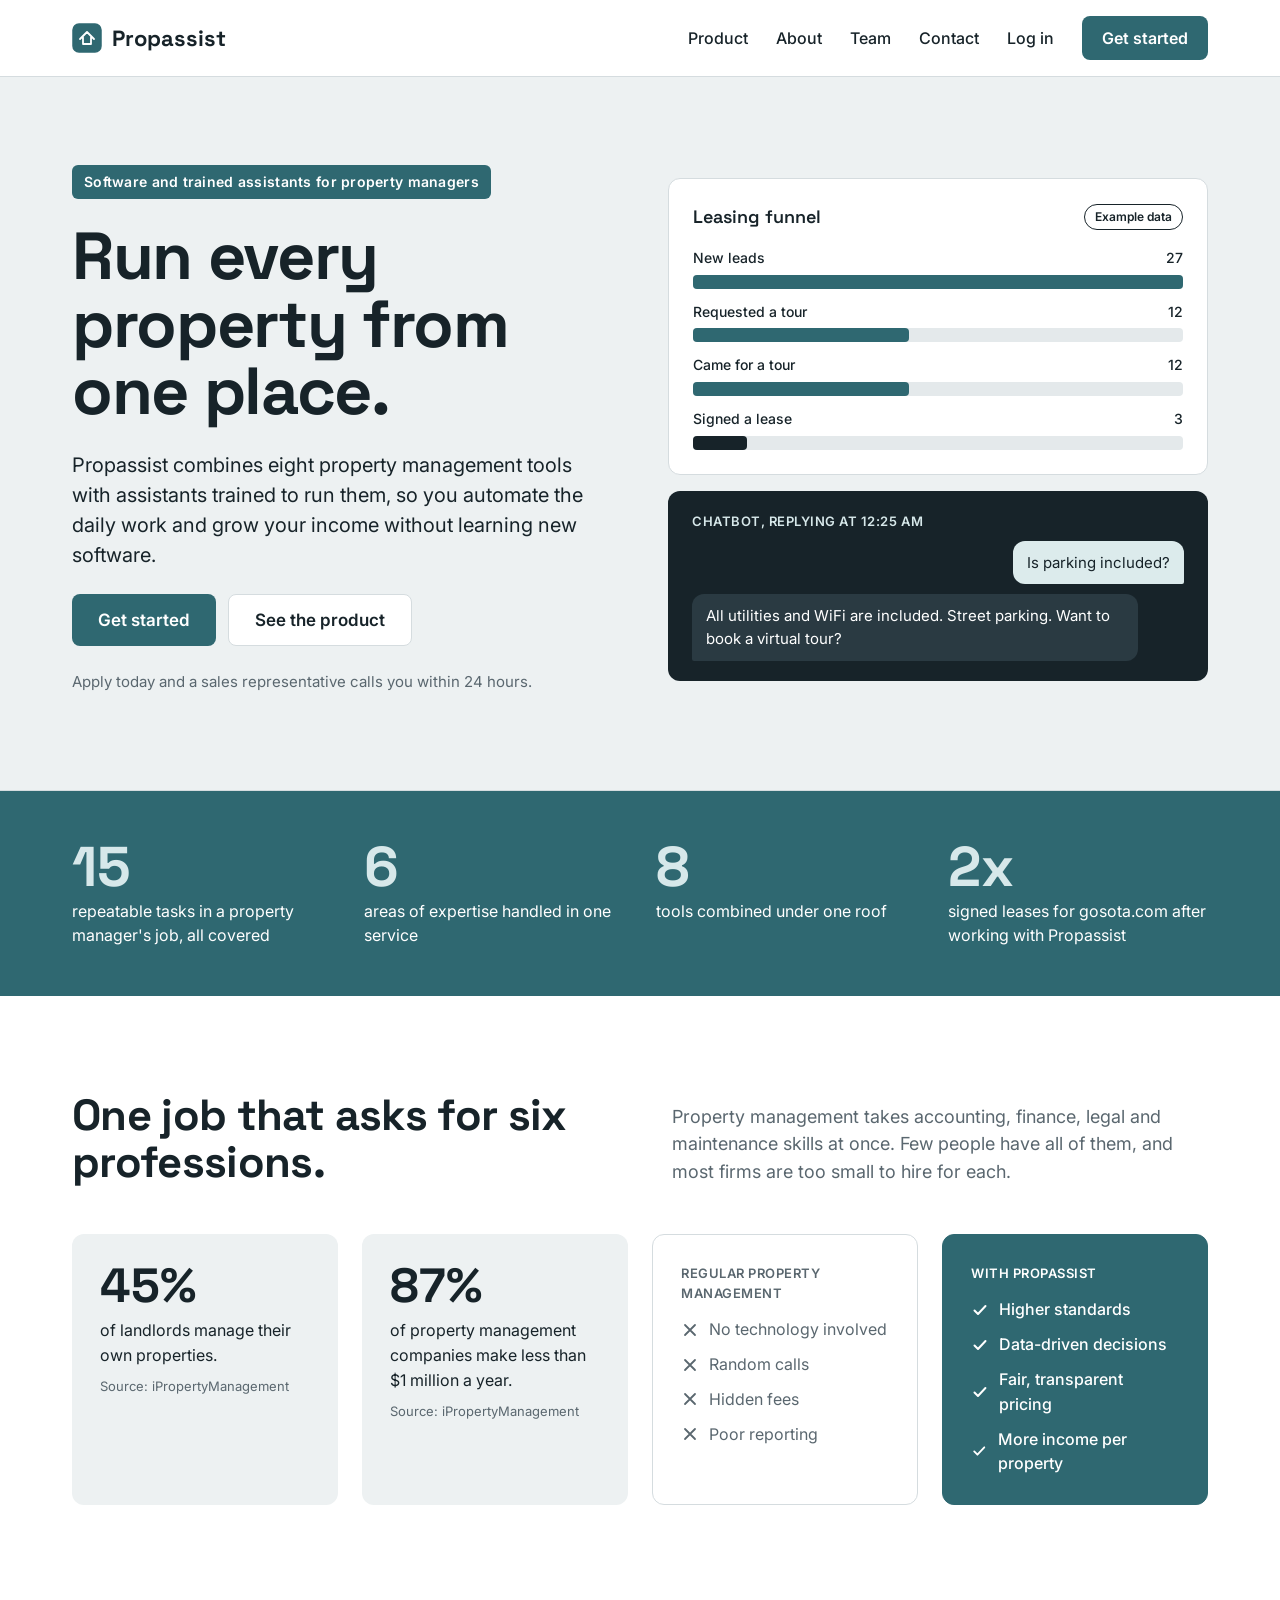
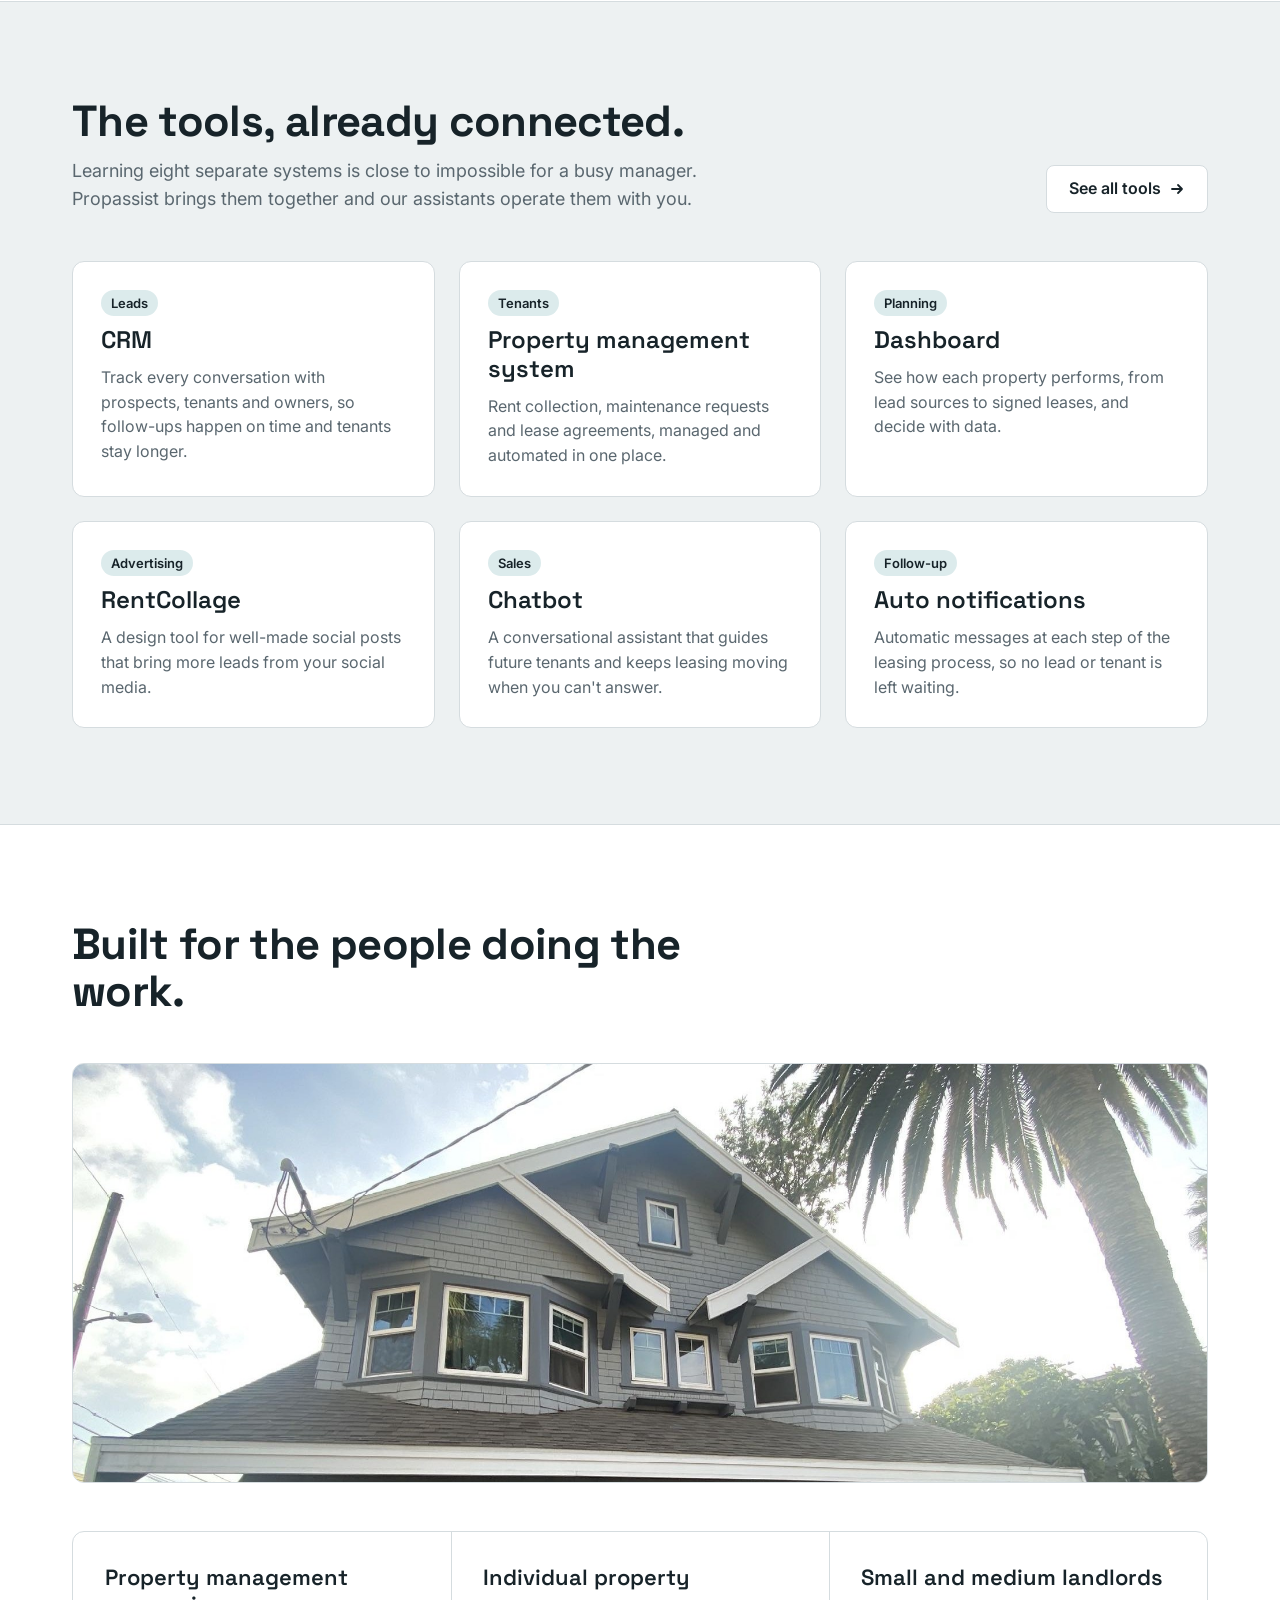
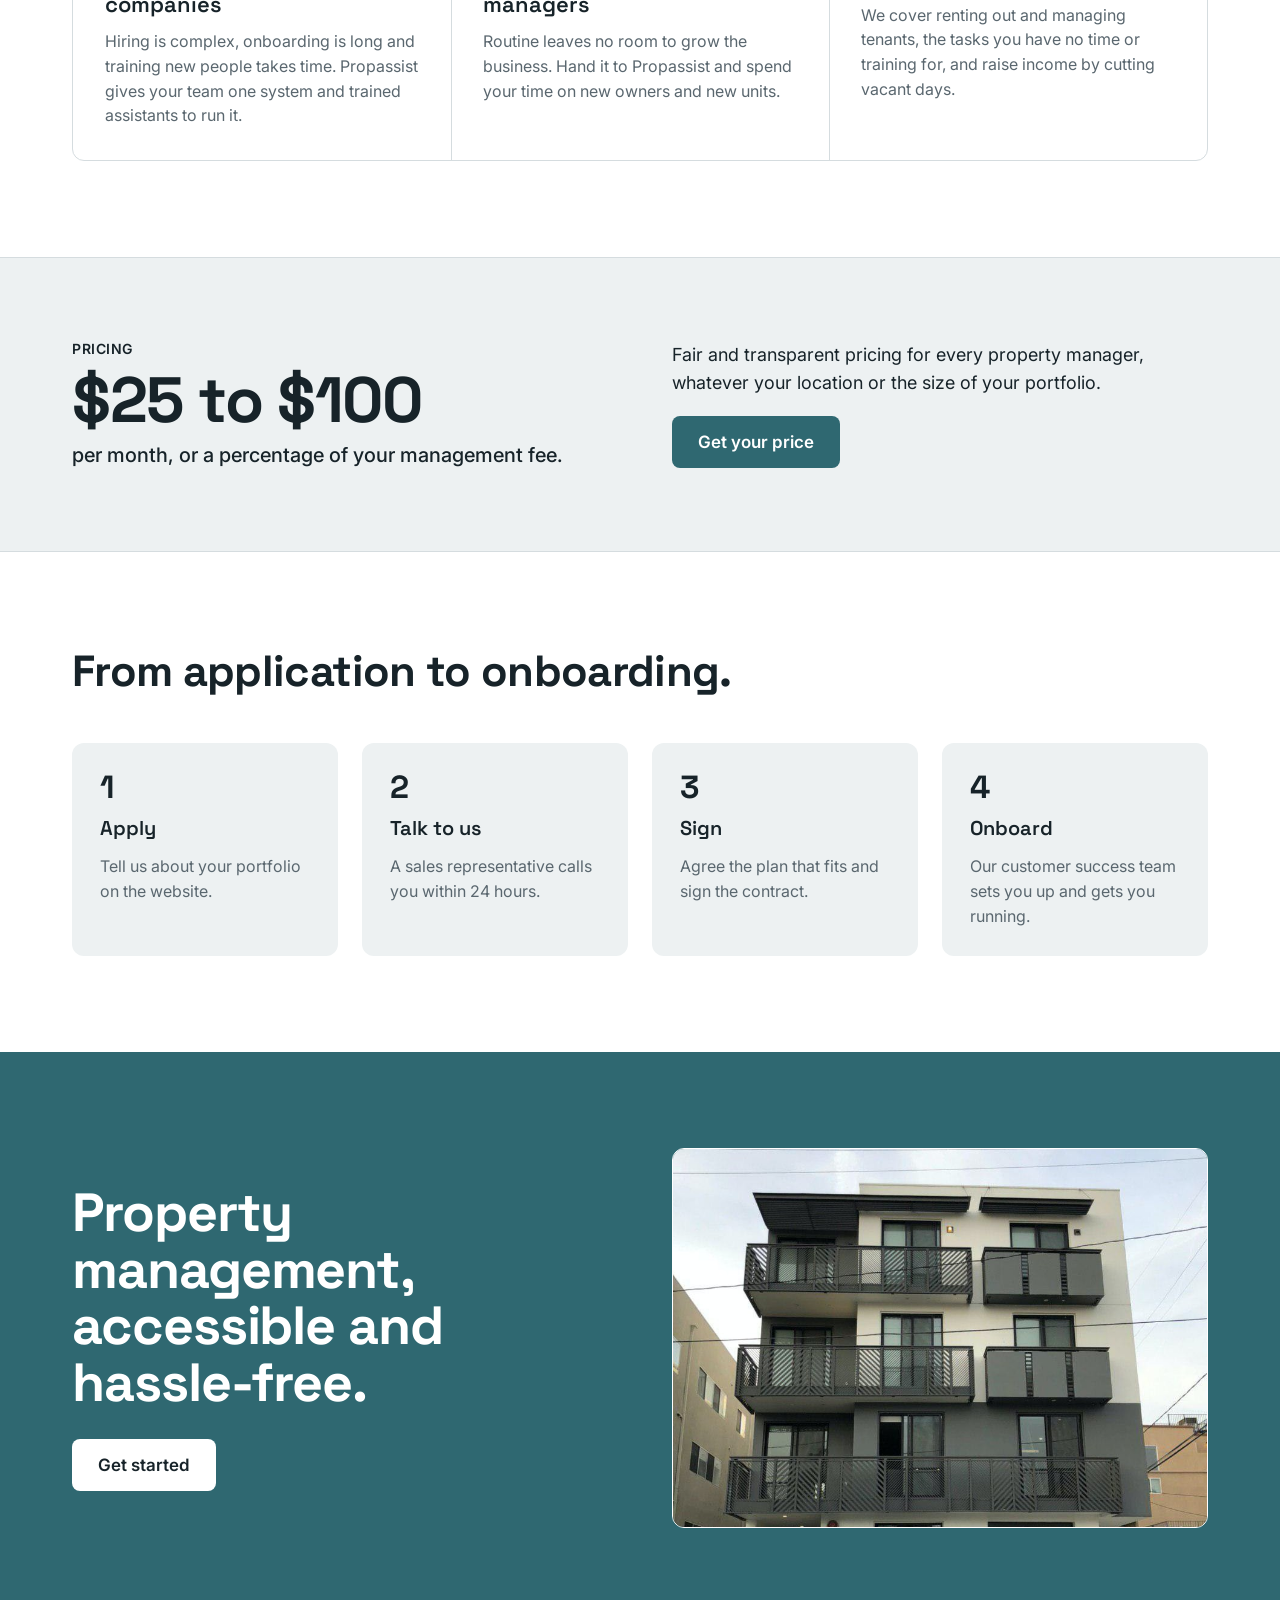
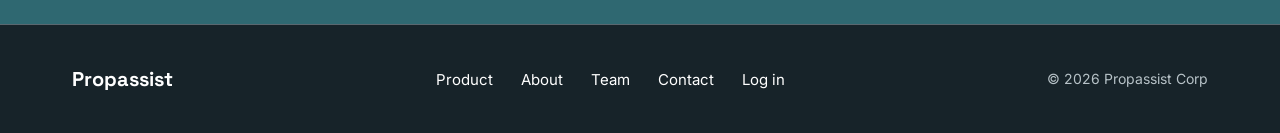
==== commit 53103255: "Add files via upload" ====
--- a/index.html
+++ b/index.html
@@ -24,6 +24,7 @@
 <a href="about.html" style="display: inline-flex; align-items: center; min-height: 44px; text-decoration: none; font-weight: 500; font-size: 16px">About</a>
 <a href="team.html" style="display: inline-flex; align-items: center; min-height: 44px; text-decoration: none; font-weight: 500; font-size: 16px">Team</a>
 <a href="contact.html" style="display: inline-flex; align-items: center; min-height: 44px; text-decoration: none; font-weight: 500; font-size: 16px">Contact</a>
+<a href="login.html" style="display: inline-flex; align-items: center; min-height: 44px; text-decoration: none; font-weight: 500; font-size: 16px">Log in</a>
 <a href="contact.html" style="display: inline-flex; align-items: center; min-height: 44px; padding: 0 20px; background: #2F6871; color: #ffffff; border-radius: 8px; text-decoration: none; font-weight: 600; font-size: 16px">Get started</a>
 </nav>
 </div>
@@ -183,7 +184,7 @@
 <section style="background: #ffffff">
 <div style="max-width: 1200px; margin: 0 auto; padding: 96px 32px; box-sizing: border-box; display: flex; flex-direction: column; gap: 48px">
 <h2 style="margin: 0; max-width: 720px; font-family: 'Space Grotesk', sans-serif; font-weight: 700; font-size: clamp(32px, 3.4vw, 46px); line-height: 1.08; letter-spacing: -0.015em">Built for the people doing the work.</h2>
-<img src="images/house.jpg" alt="Grey two-storey house with a covered front porch and a palm tree beside it" style="display: block; width: 100%; height: 420px; object-fit: cover; object-position: center 60%; border: 1px solid #D5DCDF; border-radius: 12px; box-sizing: border-box">
+<img src="house.jpg" alt="Grey two-storey house with a covered front porch and a palm tree beside it" style="display: block; width: 100%; height: 420px; object-fit: cover; object-position: center 60%; border: 1px solid #D5DCDF; border-radius: 12px; box-sizing: border-box">
 <div style="display: grid; grid-template-columns: repeat(auto-fit, minmax(280px, 1fr)); gap: 0; border: 1px solid #D5DCDF; border-radius: 12px; overflow: hidden">
 <div style="padding: 32px; display: flex; flex-direction: column; gap: 12px; border-bottom: 1px solid #D5DCDF; border-right: 1px solid #D5DCDF; margin: 0 -1px -1px 0">
 <h3 style="margin: 0; font-family: 'Space Grotesk', sans-serif; font-weight: 600; font-size: 22px; line-height: 1.2">Property management companies</h3>
@@ -249,7 +250,7 @@
 <h2 style="margin: 0; max-width: 820px; font-family: 'Space Grotesk', sans-serif; font-weight: 700; font-size: clamp(36px, 4.2vw, 60px); line-height: 1.05; letter-spacing: -0.02em">Property management, accessible and hassle-free.</h2>
 <a href="contact.html" style="display: inline-flex; align-items: center; min-height: 52px; padding: 0 26px; background: #ffffff; color: #172329; border-radius: 8px; text-decoration: none; font-weight: 600; font-size: 17px">Get started</a>
 </div>
-<img src="images/building.jpg" alt="Four-storey apartment building with dark balconies" style="display: block; width: 100%; height: 380px; object-fit: cover; border: 1.5px solid #ffffff; border-radius: 12px; box-sizing: border-box">
+<img src="building.jpg" alt="Four-storey apartment building with dark balconies" style="display: block; width: 100%; height: 380px; object-fit: cover; border: 1.5px solid #ffffff; border-radius: 12px; box-sizing: border-box">
 </div>
 </section>
 
@@ -261,6 +262,7 @@
 <a href="about.html" style="display: inline-flex; align-items: center; min-height: 44px; color: #ffffff; text-decoration: none; font-size: 15px">About</a>
 <a href="team.html" style="display: inline-flex; align-items: center; min-height: 44px; color: #ffffff; text-decoration: none; font-size: 15px">Team</a>
 <a href="contact.html" style="display: inline-flex; align-items: center; min-height: 44px; color: #ffffff; text-decoration: none; font-size: 15px">Contact</a>
+<a href="login.html" style="display: inline-flex; align-items: center; min-height: 44px; color: #ffffff; text-decoration: none; font-size: 15px">Log in</a>
 </nav>
 <p style="margin: 0; font-size: 14px; color: #B7C2C7">© 2026 Propassist Corp</p>
 </div>
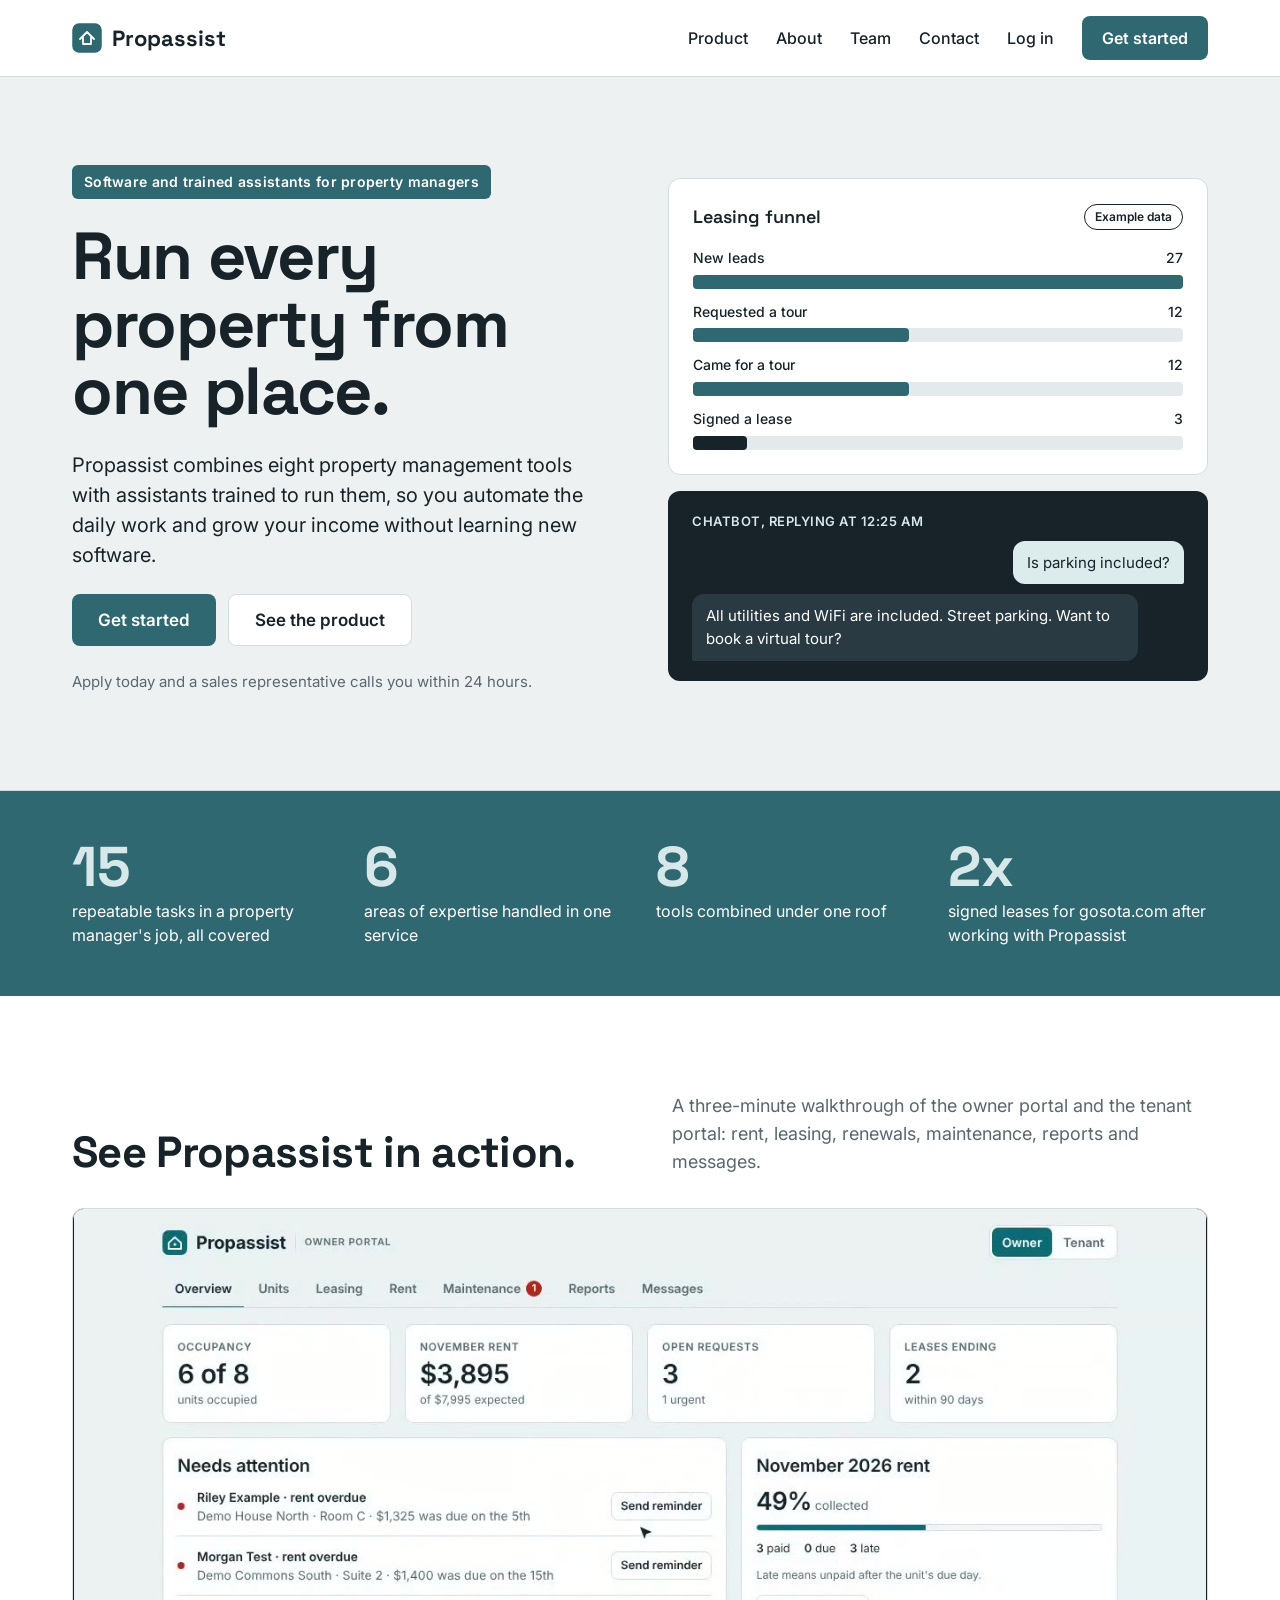
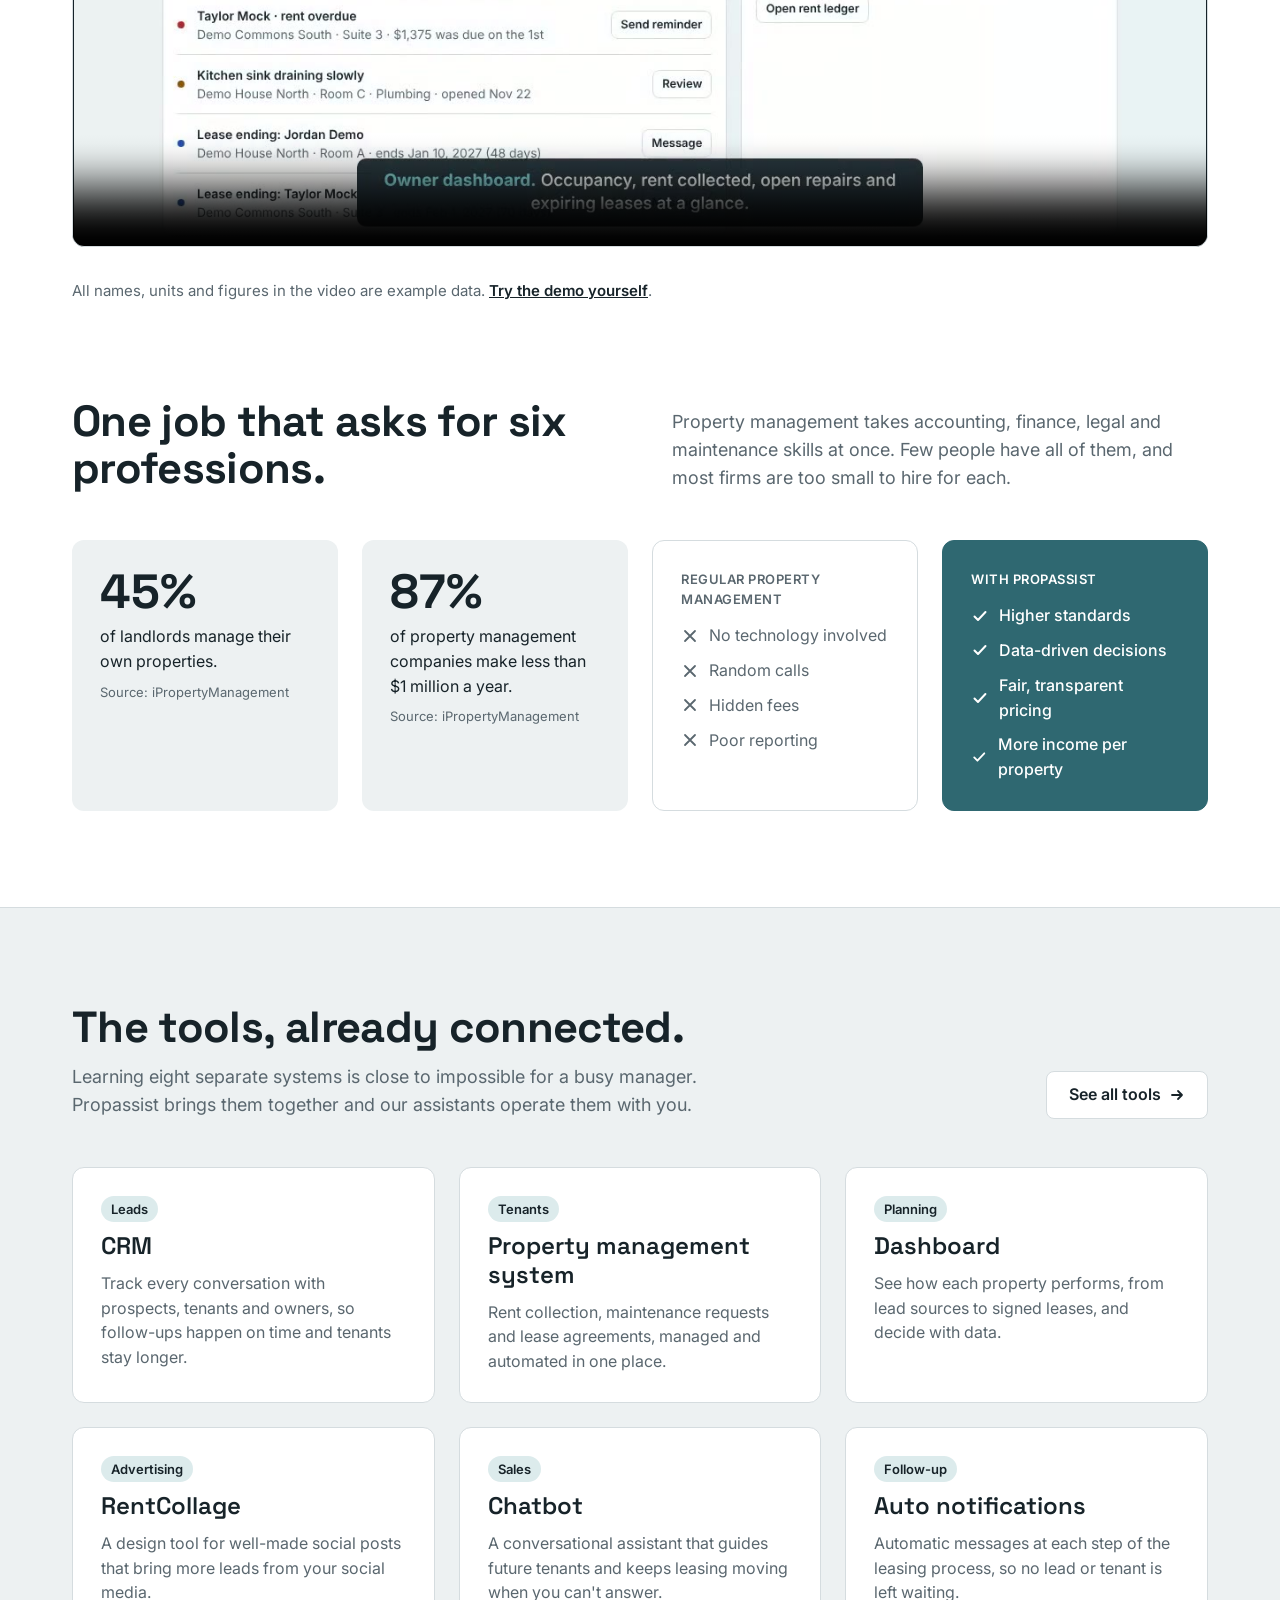
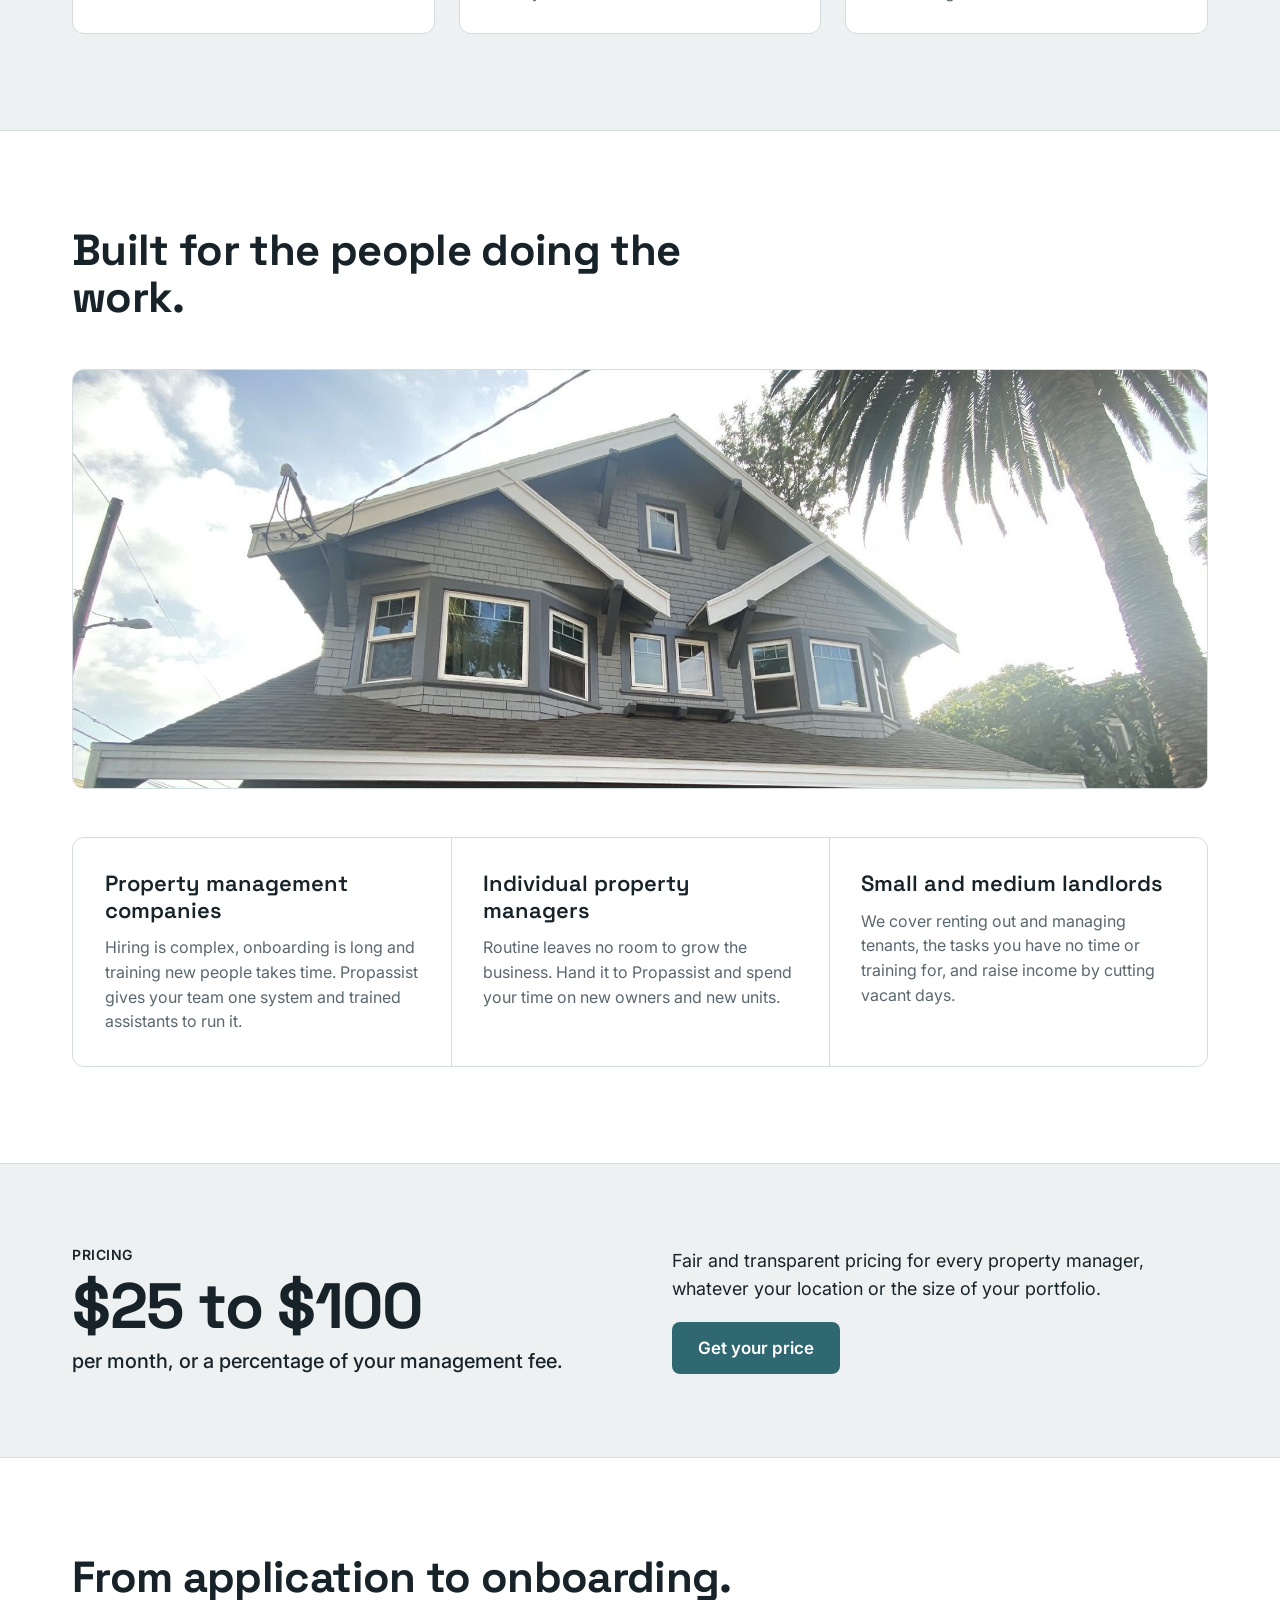
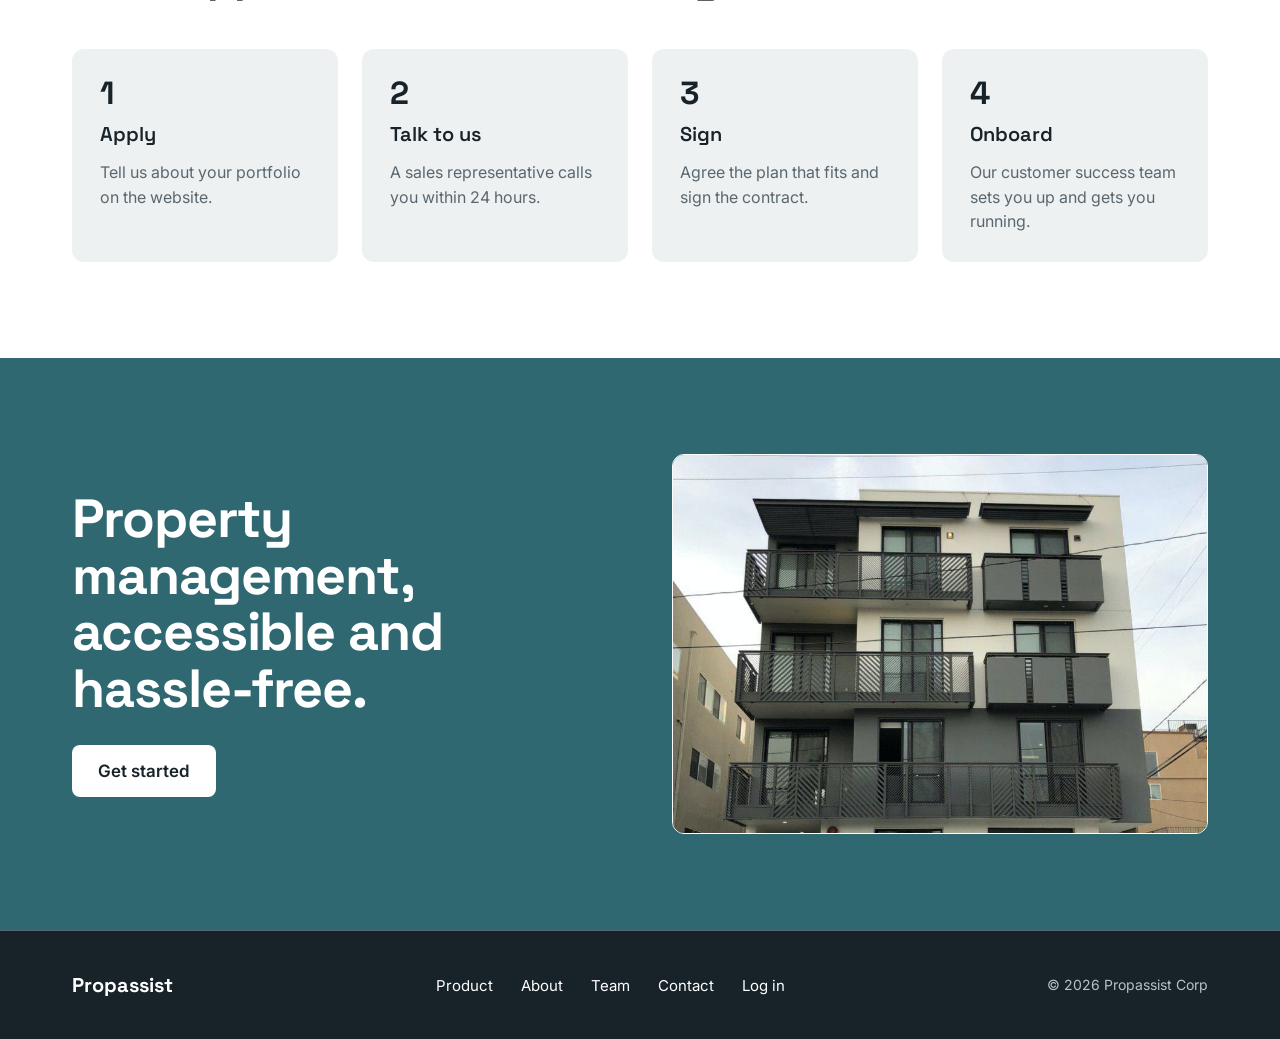
==== commit 4109efff: "Add files via upload" ====
--- a/index.html
+++ b/index.html
@@ -98,6 +98,20 @@
 </div>
 </section>
 
+<section id="demo" style="background: #ffffff">
+<div style="max-width: 1200px; margin: 0 auto; padding: 96px 32px 0; box-sizing: border-box; display: flex; flex-direction: column; gap: 32px">
+<div style="display: grid; grid-template-columns: repeat(auto-fit, minmax(320px, 1fr)); gap: 24px 64px; align-items: end">
+<h2 style="margin: 0; font-family: 'Space Grotesk', sans-serif; font-weight: 700; font-size: clamp(32px, 3.4vw, 46px); line-height: 1.08; letter-spacing: -0.015em">See Propassist in action.</h2>
+<p style="margin: 0; font-size: 18px; color: #5A676F">A three-minute walkthrough of the owner portal and the tenant portal: rent, leasing, renewals, maintenance, reports and messages.</p>
+</div>
+<video controls preload="none" playsinline poster="propassist-demo-poster.jpg" style="display: block; width: 100%; aspect-ratio: 16 / 9; height: auto; background: #172329; border: 1px solid #D5DCDF; border-radius: 12px; box-sizing: border-box">
+<source src="propassist-demo.mp4" type="video/mp4">
+Your browser cannot play this video. <a href="propassist-demo.mp4">Download the walkthrough</a>.
+</video>
+<p style="margin: 0; font-size: 15px; color: #5A676F">All names, units and figures in the video are example data. <a href="login.html" style="font-weight: 600">Try the demo yourself</a>.</p>
+</div>
+</section>
+
 <section style="background: #ffffff">
 <div style="max-width: 1200px; margin: 0 auto; padding: 96px 32px; box-sizing: border-box; display: flex; flex-direction: column; gap: 48px">
 <div style="display: grid; grid-template-columns: repeat(auto-fit, minmax(320px, 1fr)); gap: 32px 64px; align-items: end">
